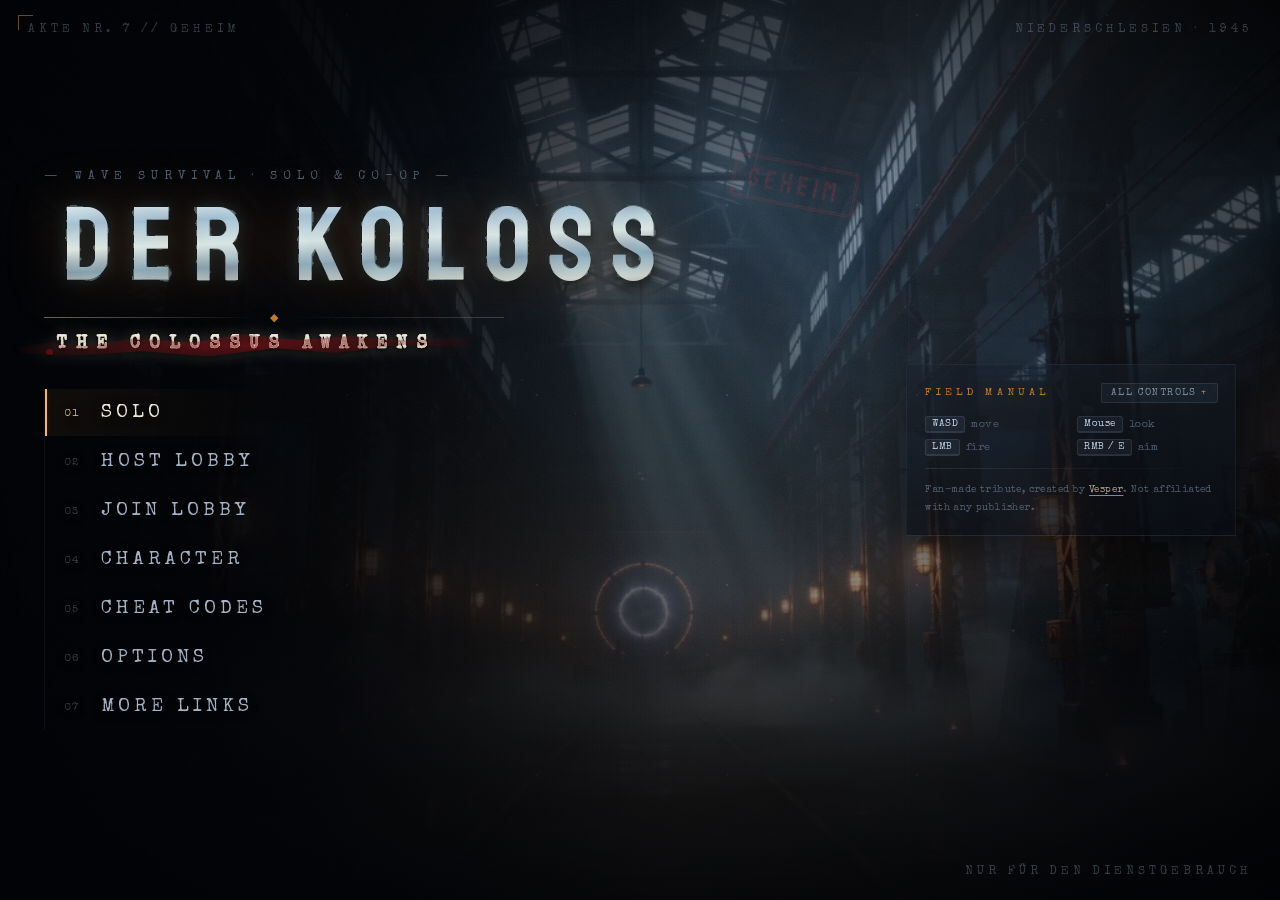
==== index.html @ 14641bbe "Der Koloss - Community Edition: initial public release A free, browser-based round-based zombie surv" ====
<!DOCTYPE html>
<html lang="en">
<head>
<meta charset="UTF-8" />
<meta name="google" content="notranslate" />
<meta name="viewport" content="width=device-width, initial-scale=1.0" />
<title>Der Koloss — Browser Zombie Survival | Solo &amp; Co-op</title>
<meta name="description" content="Fight through escalating zombie waves in Der Koloss, a free fan-made browser survival game with solo play, four-player co-op, voice chat, Pack-a-Punch, wonder weapons, perks, teleporters, and more." />
<meta name="keywords" content="Der Koloss, Der Riese fan remake, browser zombie game, wave survival, multiplayer zombie game, co-op browser game, Pack-a-Punch, Wunderwaffe, Ray Gun, voice chat" />
<meta name="author" content="vesper.inc" />
<meta name="creator" content="vesper.inc" />
<meta name="publisher" content="vesper.inc" />
<meta name="application-name" content="Der Koloss" />
<meta name="apple-mobile-web-app-title" content="Der Koloss" />
<meta name="theme-color" content="#070b12" />
<meta name="color-scheme" content="dark" />
<meta name="referrer" content="strict-origin-when-cross-origin" />
<meta name="robots" content="index,follow,max-image-preview:large,max-snippet:-1,max-video-preview:-1" />
<link rel="canonical" href="https://www.derkoloss.com/" />

<!-- Open Graph: iMessage, LinkedIn, Facebook, Slack, Discord and other unfurlers -->
<meta property="og:type" content="website" />
<meta property="og:locale" content="en_US" />
<meta property="og:site_name" content="Der Koloss" />
<meta property="og:title" content="Der Koloss — Browser Zombie Survival" />
<meta property="og:description" content="Fight together to survive. Play solo or four-player co-op with voice chat, Pack-a-Punch, wonder weapons, perks, teleporters, and relentless zombie waves." />
<meta property="og:url" content="https://www.derkoloss.com/" />
<meta property="og:image" content="https://www.derkoloss.com/assets/der-koloss-og-v06-courtyard-rev2-1200x630.png" />
<meta property="og:image:secure_url" content="https://www.derkoloss.com/assets/der-koloss-og-v06-courtyard-rev2-1200x630.png" />
<meta property="og:image:type" content="image/png" />
<meta property="og:image:width" content="1200" />
<meta property="og:image:height" content="630" />
<meta property="og:image:alt" content="Four Der Koloss soldiers armed with upgraded wonder weapons defend the factory against a zombie horde." />

<!-- X / Twitter -->
<meta name="twitter:card" content="summary_large_image" />
<meta name="twitter:title" content="Der Koloss — Browser Zombie Survival" />
<meta name="twitter:description" content="Fight together to survive in a free fan-made browser zombie experience with solo and four-player co-op." />
<meta name="twitter:image" content="https://www.derkoloss.com/assets/der-koloss-og-v06-courtyard-rev2-1200x630.png" />
<meta name="twitter:image:alt" content="Four Der Koloss soldiers defend the factory against a zombie horde." />

<!-- Search, answer engines and generative discovery -->
<script type="application/ld+json">
{
  "@context": "https://schema.org",
  "@type": "VideoGame",
  "@id": "https://www.derkoloss.com/#game",
  "name": "Der Koloss",
  "alternateName": "Der Koloss: The Colossus Awakens",
  "url": "https://www.derkoloss.com/",
  "image": {
    "@type": "ImageObject",
    "url": "https://www.derkoloss.com/assets/der-koloss-og-v06-courtyard-rev2-1200x630.png",
    "width": 1200,
    "height": 630,
    "caption": "Der Koloss browser zombie survival game"
  },
  "description": "Der Koloss is a free fan-made wave-based zombie survival game for modern web browsers. It supports solo play and four-player online co-op with voice chat, Pack-a-Punch weapon upgrades, wonder weapons, perks, teleporters, power-ups, traps, and escalating rounds.",
  "genre": ["Zombie survival", "First-person shooter", "Cooperative multiplayer", "Wave survival"],
  "gamePlatform": "Web browser",
  "operatingSystem": "Any modern desktop operating system with a compatible web browser",
  "applicationCategory": "Game",
  "playMode": ["SinglePlayer", "MultiPlayer", "CoOp"],
  "numberOfPlayers": {"@type": "QuantitativeValue", "minValue": 1, "maxValue": 4},
  "isAccessibleForFree": true,
  "inLanguage": "en",
  "author": {"@type": "Organization", "name": "vesper.inc", "url": "https://vesper.inc/"},
  "publisher": {"@type": "Organization", "name": "vesper.inc", "url": "https://vesper.inc/"},
  "isBasedOn": {"@type": "CreativeWork", "name": "The original Der Riese map"},
  "copyrightNotice": "Fan-made tribute. Not affiliated with or endorsed by the original rights holders.",
  "potentialAction": {
    "@type": "PlayAction",
    "target": {"@type": "EntryPoint", "urlTemplate": "https://www.derkoloss.com/", "actionPlatform": "https://schema.org/DesktopWebPlatform"}
  }
}
</script>
<link rel="manifest" href="/site.webmanifest" />
<link rel="icon" href="data:image/svg+xml,<svg xmlns='http://www.w3.org/2000/svg' viewBox='0 0 100 100'><text y='0.9em' font-size='90'>☠</text></svg>" />
<!-- Fonts are self-hosted under assets/fonts (see that folder's LICENSE.txt);
     the game has no external font dependency and runs fully offline. -->
<link rel="preload" href="assets/fonts/staatliches-latin.woff2" as="font" type="font/woff2" crossorigin>
<link rel="preload" href="assets/fonts/special-elite-latin.woff2" as="font" type="font/woff2" crossorigin>
<link rel="stylesheet" href="style.css?v=10" />
<!-- menu background plate; every rule inside is scoped to #menu-bg -->
<link rel="stylesheet" href="menu-bg.css?v=1" />
<script type="importmap">
{ "imports": { "three": "./vendor/three.module.js" } }
</script>
<script src="./vendor/peerjs.min.js"></script>
</head>
<body>
<canvas id="game-canvas"></canvas>

<!-- full-screen fx overlays -->
<div id="dmg-vignette"></div>
<!-- Directional damage. js/fx.js drives this by setting, on #dmg-dir:
       el.style.setProperty('--dmg-angle', <deg>)   0 = straight ahead, clockwise, 0..360
       el.dataset.hit = String(++n)                 any changing value replays the arc
     Nothing else is required; CSS owns the animation and the fade-out. -->
<div id="dmg-dir" aria-hidden="true"><i class="dmg-arc"></i></div>
<div id="health-pulse"></div>
<div id="screen-flash"></div>

<!-- ==================== HUD ==================== -->
<div id="hud" class="hidden">
  <div id="crosshair"><span class="ch-l"></span><span class="ch-r"></span><span class="ch-t"></span><span class="ch-b"></span><span class="ch-dot"></span></div>
  <div id="hitmarker"><span></span><span></span><span></span><span></span></div>

  <div id="vox-sub" class="hidden"></div>
  <aside id="multiplayer-roster" class="hidden" aria-label="Co-op squad" aria-hidden="true">
    <div class="squad-kicker">SQUAD</div>
    <div id="multiplayer-roster-rows" role="list"></div>
  </aside>
  <div id="mic-indicator" class="hidden">🎙 SPEAKING</div>
  <div id="bottom-left">
    <div class="round-block">
      <div class="round-kicker" aria-hidden="true">ROUND</div>
      <div id="round"></div>
    </div>
    <div class="vitals-block">
      <div class="vitals-kicker" aria-hidden="true">VITALS</div>
      <div id="health-track" role="img" aria-label="Health"><div id="health-fill"></div><div id="health-tip"></div></div>
    </div>
    <div class="points-block">
      <div class="points-kicker" aria-hidden="true">POINTS</div>
      <div class="points-row"><div id="points">500</div><div id="points-delta" aria-hidden="true"></div></div>
    </div>
    <div id="perk-icons"></div>
  </div>

  <div id="bottom-right">
    <div id="monkey-count" class="hidden">🐵 MONKEY BOMB × <span id="monkey-n">2</span> <em>— press X</em></div>
    <div id="weapon-name">M1911</div>
    <div id="ammo"><span class="mag">8</span><span class="sep">|</span><span class="reserve">80</span></div>
    <div id="ammo-track" aria-hidden="true"><div id="ammo-fill"></div></div>
    <div id="nade-row"><div id="grenades"></div><div id="nade-count">× 4</div></div>
  </div>

  <div id="drop-timers"></div>
  <div id="wave-progress" class="hidden"></div>
  <div id="pap-notice" class="hidden"></div>

  <div id="minimap-frame" role="img" aria-label="Factory minimap">
    <canvas id="minimap" width="210" height="210" aria-hidden="true"></canvas>
    <span class="minimap-tick n" aria-hidden="true"></span>
    <span class="minimap-label" aria-hidden="true">WAFFENFABRIK</span>
  </div>
  <div id="scope-overlay" class="hidden">
    <div class="scope-ring"></div>
    <div class="scope-h"></div>
    <div class="scope-v"></div>
    <div class="scope-tick t1"></div><div class="scope-tick t2"></div>
    <div class="scope-tick t3"></div><div class="scope-tick t4"></div>
  </div>

  <div id="prompt-wrap">
    <div id="prompt" class="hidden"></div>
    <div id="prompt-bar" class="hidden"><div id="prompt-bar-fill"></div></div>
  </div>

  <div id="lock-hint" class="hidden">CLICK TO AIM</div>

  <div id="banner-sub"></div>
  <div id="banner"></div>

  <div id="revive-wrap" class="hidden">
    <div id="revive-text">REVIVING</div>
    <div class="bar"><div id="revive-fill"></div></div>
  </div>

  <div id="down-overlay" class="hidden">
    <div id="down-text">YOU ARE DOWN</div>
    <div class="bar bleed"><div id="bleed-fill"></div></div>
    <div class="down-note" aria-hidden="true">HOLD ON — A TEAMMATE CAN REVIVE YOU</div>
  </div>

  <div id="scoreboard" class="hidden">
    <h3>SCORE</h3>
    <table>
      <thead><tr><th>PLAYER</th><th>KILLS</th><th>DOWNS</th><th>REVIVES</th><th>POINTS</th></tr></thead>
      <tbody id="score-rows"></tbody>
    </table>
  </div>
</div>

<!-- ==================== MAIN MENU ==================== -->
<div id="menu" class="screen">
  <!-- Filters for the wordmark. Fractal noise is used instead of CSS gradients
       because it has high spatial frequency — large soft gradients average out
       to a flat tint on bright metal, noise actually reads as churning energy.
       The <animate> tags are SMIL; no script is involved. -->
  <svg width="0" height="0" style="position:absolute" aria-hidden="true" focusable="false">
    <defs>
      <!-- energy crawling inside the glyphs -->
      <filter id="fx-title-plasma" x="-6%" y="-22%" width="112%" height="144%" color-interpolation-filters="sRGB">
        <feTurbulence type="fractalNoise" baseFrequency="0.013 0.05" numOctaves="2" seed="11" result="n">
          <animate attributeName="baseFrequency" dur="23s"
                   values="0.013 0.05;0.021 0.034;0.016 0.058;0.013 0.05" repeatCount="indefinite"/>
        </feTurbulence>
        <!-- crush the midtones so only hot cores survive: plasma, not fog -->
        <feColorMatrix in="n" type="matrix" result="hot"
          values="0 0 0 0 0.42
                  0 0 0 0 0.86
                  0 0 0 0 1
                  2.1 0.9 0 0 -0.80"/>
        <feComposite in="hot" in2="SourceGraphic" operator="in"/>
      </filter>
      <!-- sparks along the cut: displace the glyph, then keep only the part
           that falls OUTSIDE it, which leaves a crackling fringe on the edges -->
      <filter id="fx-title-crackle" x="-14%" y="-46%" width="128%" height="192%" color-interpolation-filters="sRGB">
        <feTurbulence type="fractalNoise" baseFrequency="0.05 0.14" numOctaves="1" seed="2" result="d">
          <animate attributeName="seed" dur="1.1s" values="2;17;31;9;24;38;5;13"
                   calcMode="discrete" repeatCount="indefinite"/>
        </feTurbulence>
        <feDisplacementMap in="SourceGraphic" in2="d" scale="9" xChannelSelector="R" yChannelSelector="G" result="warp"/>
        <feComposite in="warp" in2="SourceGraphic" operator="out" result="fringe"/>
        <feGaussianBlur in="fringe" stdDeviation="0.5"/>
      </filter>
    </defs>
  </svg>
  <div class="menu-scene" aria-hidden="true">
    <!-- Background plate: a silent, seamlessly looping shot of the machine
         hall. The poster still is the clip's own first frame, so the hand-off
         is invisible and a failed/blocked/reduced-motion video simply leaves
         the still on screen. Styling lives in menu-bg.css, behaviour in
         js/menu-bg.js; both are scoped to #menu-bg. -->
    <div id="menu-bg" aria-hidden="true">
      <img class="menu-bg-still" src="assets/menu/menu-bg-poster.webp" alt="" decoding="async" width="1280" height="720">
      <video class="menu-bg-video" muted loop playsinline autoplay preload="metadata"
             disablepictureinpicture disableremoteplayback tabindex="-1" width="1280" height="720">
        <source src="assets/menu/menu-bg.webm" type="video/webm">
        <source src="assets/menu/menu-bg.mp4" type="video/mp4">
      </video>
      <div class="menu-bg-scrim"></div>
    </div>
    <div class="scene-sky"></div>
    <div class="scene-beam b1"></div>
    <div class="scene-beam b2"></div>
    <div class="scene-ridge"></div>
    <svg id="skyline" viewBox="0 0 1200 300" preserveAspectRatio="xMidYMax slice" aria-hidden="true">
      <g fill="#04050a">
        <rect x="0" y="120" width="240" height="180"/>
        <rect x="180" y="80" width="140" height="220"/>
        <rect x="320" y="140" width="200" height="160"/>
        <rect x="520" y="60" width="60" height="240"/>
        <rect x="540" y="20" width="20" height="50"/>
        <rect x="580" y="110" width="220" height="190"/>
        <rect x="800" y="90" width="160" height="210"/>
        <rect x="960" y="130" width="240" height="170"/>
        <rect x="60" y="60" width="14" height="70"/>
        <rect x="88" y="40" width="10" height="90"/>
        <rect x="700" y="50" width="12" height="70"/>
        <rect x="1020" y="70" width="16" height="70"/>
      </g>
      <g stroke="#04050a" stroke-width="3" fill="none">
        <path d="M0,90 Q300,130 620,70 T1200,95"/>
        <path d="M0,110 Q400,150 800,100 T1200,120"/>
      </g>
      <g fill="#c8873a" opacity="0.85">
        <rect x="200" y="100" width="10" height="14" class="win"/>
        <rect x="250" y="140" width="10" height="14" class="win d2"/>
        <rect x="620" y="140" width="12" height="16" class="win d3"/>
        <rect x="830" y="120" width="10" height="14" class="win d2"/>
      </g>
    </svg>
    <div class="fog-layer f1"></div>
    <div class="fog-layer f2"></div>
    <div class="scene-dust d1"></div>
    <div class="scene-dust d2"></div>
    <div id="film-grain"></div>
    <div id="film-scratch"></div>
    <div id="menu-vignette"></div>
  </div>
  <div class="menu-corner tl">AKTE&nbsp;NR.&nbsp;7&nbsp;//&nbsp;GEHEIM</div>
  <div class="menu-corner tr">NIEDERSCHLESIEN&nbsp;·&nbsp;1945</div>
  <div class="menu-corner br">NUR&nbsp;FÜR&nbsp;DEN&nbsp;DIENSTGEBRAUCH</div>
  <div class="menu-inner">
    <div class="menu-lead">
      <div class="title-block">
        <div class="title-top">— WAVE SURVIVAL · SOLO &amp; CO-OP —</div>
        <h1 class="notranslate" translate="no">DER KOLOSS<span class="title-glow" data-text="DER KOLOSS" aria-hidden="true"></span><span class="title-plasma" data-text="DER KOLOSS" aria-hidden="true"></span><span class="title-tear" data-text="DER KOLOSS" aria-hidden="true"></span></h1>
        <div class="title-rule"><span></span><em>◆</em><span></span></div>
        <div class="title-sub">THE COLOSSUS AWAKENS</div>
        <div class="stamp">GEHEIM</div>
      </div>
      <nav class="menu-buttons" aria-label="Main menu">
        <button id="btn-solo" class="mbtn primary" data-idx="01" data-hint="DEPLOY ALONE">SOLO</button>
        <button id="btn-host" class="mbtn" data-idx="02" data-hint="OPEN A SQUAD">HOST LOBBY</button>
        <button id="btn-join" class="mbtn" data-idx="03" data-hint="ENTER A CODE">JOIN LOBBY</button>
        <button id="btn-char" class="mbtn" data-idx="04" data-hint="PICK YOUR SOLDIER">CHARACTER</button>
        <button id="btn-cheats" class="mbtn" data-idx="05" data-hint="RIG THE MATCH">CHEAT CODES</button>
        <button id="btn-options" class="mbtn" data-idx="06" data-hint="AUDIO · VIDEO · INPUT">OPTIONS</button>
        <div class="menu-more-wrap">
          <button id="btn-more" class="mbtn" type="button" data-idx="07" data-hint="ARCHIVE · ABOUT" aria-expanded="false" aria-controls="menu-more-links">MORE LINKS</button>
          <div id="menu-more-links" class="menu-more-links hidden">
            <a class="mbtn menu-link menu-sub-link" href="/assets">ASSET ARCHIVE</a>
            <a class="mbtn menu-link menu-sub-link" href="/about/">ABOUT THE PROJECT</a>
          </div>
        </div>
      </nav>
    </div>
    <aside class="menu-brief" aria-label="Field manual">
      <div class="brief-head">
        <span class="brief-kicker">FIELD MANUAL</span>
        <button id="btn-controls" class="brief-toggle" type="button" aria-expanded="false" aria-controls="menu-help">ALL CONTROLS</button>
      </div>
      <div class="menu-help" id="menu-help">
        <span class="kp"><b>WASD</b> move</span><span class="kp"><b>Mouse</b> look</span><span class="kp"><b>LMB</b> fire</span><span class="kp"><b>RMB / E</b> aim</span><span class="kp"><b>R</b> reload</span><span class="kp"><b>1/2/Q</b> weapons</span><span class="kp"><b>V</b> knife</span><span class="kp"><b>G</b> grenade</span><span class="kp"><b>X</b> monkey</span><span class="kp"><b>I</b> inspect</span><span class="kp"><b>T</b> flashlight</span><span class="kp"><b>F</b> interact</span><span class="kp"><b>Space</b> jump</span><span class="kp"><b>Shift</b> sprint</span><span class="kp"><b>C</b> crouch</span><span class="kp"><b>Tab</b> score</span><span class="kp"><b>Esc</b> pause</span>
      </div>
      <div class="brief-rule"></div>
      <div class="menu-foot">Fan-made tribute, created by <a class="menu-credit-link" href="https://vesper.inc/" rel="noopener">Vesper</a>. Not affiliated with any publisher.</div>
    </aside>
  </div>
</div>

<!-- ==================== CHARACTER SELECT ==================== -->
<div id="charselect" class="screen hidden">
  <div class="panel wide chars-panel">
    <div class="panel-kicker">ROSTER</div>
    <h2>CHOOSE YOUR SOLDIER</h2>
    <p class="dim panel-lead">Each soldier carries their own voice, quips and battle cries. One of each per lobby.</p>
    <div id="char-cards"></div>
    <div class="row-buttons">
      <button id="btn-char-back" class="mbtn">BACK</button>
    </div>
  </div>
</div>

<!-- ==================== CHARACTER PAGE ==================== -->
<div id="charpage" class="screen hidden">
  <div class="panel wide char-page">
    <div class="char-page-left">
      <div class="char-portrait-frame" role="img" aria-labelledby="char-name"><canvas id="char-portrait" width="96" height="96" aria-hidden="true"></canvas></div>
      <div class="char-voice-head">VOICE SAMPLES</div>
      <div id="char-voice-lines"></div>
    </div>
    <div class="char-page-right">
      <div class="panel-kicker">PERSONNEL FILE</div>
      <h2 id="char-name"></h2>
      <div id="char-role" class="char-role"></div>
      <p id="char-bio" class="char-bio"></p>
      <div class="char-section-head">TRAITS</div>
      <ul id="char-traits" class="char-traits"></ul>
      <div class="char-section-head">ON RECORD</div>
      <div id="char-quotes" class="char-quotes"></div>
      <div class="row-buttons">
        <button id="btn-char-pick" class="mbtn primary">SELECT</button>
        <button id="btn-char-page-back" class="mbtn">BACK</button>
      </div>
    </div>
  </div>
</div>

<!-- ==================== CHEAT CODES ==================== -->
<div id="cheats" class="screen hidden">
  <div class="panel wide" id="cheats-panel">
    <div class="panel-kicker">CLASSIFIED</div>
    <h2>CHEAT CODES</h2>
    <p class="dim" id="cheats-note">Solo &amp; hosted lobbies — in co-op the host's codes apply to everyone.</p>
    <button id="btn-titan" class="mbtn titan">⚡ TITAN MODE — one click: God + Wunderwaffen + perks + points + power + doors + teleporters (no gold, no ghost town)</button>
    <div class="section-head"><span>MODIFIERS</span></div>
    <div class="cheats-grid">
      <label class="cheat"><input type="checkbox" id="cheat-papguns"><span class="box"></span><span class="txt">ARMED TO THE TEETH <em>spawn with 2 random Pack-a-Punched guns &amp; the Bowie Knife</em></span></label>
      <label class="cheat"><input type="checkbox" id="cheat-wunder"><span class="box"></span><span class="txt">WUNDERWAFFEN <em>spawn with Ray Gun, Wunderwaffe DG-2 &amp; 2 Monkey Bombs</em></span></label>
      <label class="cheat"><input type="checkbox" id="cheat-perkaholic"><span class="box"></span><span class="txt">PERKAHOLIC <em>spawn with all four perks</em></span></label>
      <label class="cheat"><input type="checkbox" id="cheat-goldguns"><span class="box"></span><span class="txt">GOLD STANDARD <em>every gun wears gold — Pack-a-Punch turns it to diamond</em></span></label>
      <label class="cheat"><input type="checkbox" id="cheat-opensesame"><span class="box"></span><span class="txt">OPEN SESAME <em>every door starts open</em></span></label>
      <label class="cheat"><input type="checkbox" id="cheat-zero"><span class="box"></span><span class="txt">GHOST TOWN <em>no zombies — explore the factory in peace</em></span></label>
      <label class="cheat"><input type="checkbox" id="cheat-warbond"><span class="box"></span><span class="txt">WAR BOND <em>start with 50,000 points</em></span></label>
      <label class="cheat"><input type="checkbox" id="cheat-god"><span class="box"></span><span class="txt">GOD MODE <em>zombies can't hurt you</em></span></label>
      <label class="cheat"><input type="checkbox" id="cheat-power"><span class="box"></span><span class="txt">POWER SURGE <em>power starts ON</em></span></label>
      <label class="cheat"><input type="checkbox" id="cheat-tele"><span class="box"></span><span class="txt">FULL LINK <em>all teleporters linked (PaP open)</em></span></label>
    </div>
    <div class="loadout-row">
      <div class="section-head"><span>CUSTOM LOADOUT</span></div>
      <div class="cheat-lbl loadout-title"><em>Spawn with these exact guns — this clears ARMED TO THE TEETH / WUNDERWAFFEN.</em></div>
      <div class="wpn-picks">
        <div class="wpn-pick" data-slot="p1">
          <label>PRIMARY</label>
          <input class="wpn-search" placeholder="type to filter…" spellcheck="false">
          <div class="wpn-list"></div>
        </div>
        <div class="wpn-pick" data-slot="p2">
          <label>SECONDARY</label>
          <input class="wpn-search" placeholder="type to filter…" spellcheck="false">
          <div class="wpn-list"></div>
        </div>
      </div>
    </div>
    <div class="section-head"><span>DEPLOYMENT</span></div>
    <div class="cheat-row">
      <label class="cheat-lbl" for="cheat-round">START ROUND</label>
      <input id="cheat-round" type="number" min="1" max="40" value="1">
      <label class="cheat-lbl" for="cheat-area">SPAWN AREA</label>
      <select id="cheat-area">
        <option value="mainframe">Mainframe (default)</option>
        <option value="courtyard">Courtyard</option>
        <option value="factory">Main Factory</option>
        <option value="teleA">Generator Room (Tele A)</option>
        <option value="chem">Chemical Testing (Tele B)</option>
      </select>
      <span class="dim">Custom spawns automatically open a route back to Mainframe.</span>
    </div>
    <div class="row-buttons">
      <button id="btn-cheats-all" class="mbtn">SELECT ALL</button>
      <button id="btn-cheats-none" class="mbtn">DESELECT ALL</button>
      <button id="btn-cheats-back" class="mbtn primary">BACK</button>
    </div>
  </div>
</div>

<!-- ==================== LOADING ==================== -->
<div id="loading" class="screen overlay-dark hidden">
  <div class="load-inner">
    <div class="load-kicker">TRANSMISSION INBOUND</div>
    <div class="load-title">DER KOLOSS</div>
    <div class="load-bar-wrap"><div id="load-bar"></div><div class="load-bar-scan" aria-hidden="true"></div></div>
    <div class="load-meta">
      <div class="load-hint">Loading the factory…</div>
      <div class="load-dots" aria-hidden="true"><i></i><i></i><i></i></div>
    </div>
  </div>
</div>

<!-- ==================== LOBBY ==================== -->
<div id="lobby" class="screen hidden">
  <div class="panel wide lobby-panel">
    <div class="lobby-head">
      <div>
        <div class="panel-kicker">CO-OP</div>
        <h2>LOBBY</h2>
      </div>
      <div class="lobby-code-row">
        <div class="lobby-code-block">
          <div class="lbl">LOBBY CODE</div>
          <div id="lobby-code">-----</div>
        </div>
        <div class="link-row">
          <label class="lbl" for="lobby-link">INVITE LINK</label>
          <div class="link-field">
            <input id="lobby-link" readonly value="" aria-label="Invite link" />
            <button id="btn-copy-link" class="mbtn small">COPY INVITE LINK</button>
          </div>
        </div>
      </div>
    </div>

    <div class="lobby-you">
      <div class="lobby-char-row">
        <span class="lbl">YOUR NAME</span>
        <input id="lobby-name" maxlength="14" spellcheck="false" autocomplete="off" aria-label="Your name" />
      </div>
      <div class="lobby-char-row">
        <span class="lbl">YOUR SOLDIER</span>
        <button id="btn-lobby-char" class="mbtn small">CHOOSE</button>
        <span id="lobby-char-name" class="lobby-char-name"></span>
      </div>
      <div class="lobby-char-row">
        <span class="lbl">VOICE CHAT</span>
        <button id="btn-lobby-mic" class="mbtn small">MIC: ON</button>
        <span id="lobby-voice-note" class="lobby-voice-note"></span>
      </div>
    </div>

    <div class="section-head"><span>SQUAD</span><i class="section-rule"></i></div>
    <div id="lobby-players"></div>
    <div id="lobby-hint"></div>
    <div class="row-buttons lobby-action-row">
      <button id="btn-ready" class="mbtn primary lobby-primary-action">READY UP</button>
      <button id="btn-start-game" class="mbtn lobby-ghost-action hidden" disabled>START GAME</button>
      <button id="btn-lobby-cheats" class="mbtn lobby-ghost-action">CHEAT CODES</button>
      <button id="btn-leave-lobby" class="mbtn danger lobby-ghost-action">LEAVE</button>
    </div>
    <div class="lobby-fullscreen-prompt">
      <p id="lobby-fullscreen-note" class="lobby-fullscreen-note">For the best aim and performance, we recommend entering full screen before the match.</p>
      <button id="btn-lobby-fs" class="mbtn lobby-secondary-action fullscreen-callout" aria-describedby="lobby-fullscreen-note" aria-pressed="false">FULL SCREEN</button>
    </div>
    <div class="lobby-note">Game starts when the host presses START — a majority of players must be ready.</div>
  </div>
</div>

<!-- ==================== SOLO FULLSCREEN PREFLIGHT ==================== -->
<div id="solo-fs-modal" class="screen hidden">
  <div class="panel solo-fs-panel" role="dialog" aria-modal="true" aria-labelledby="solo-fs-title">
    <div class="panel-kicker lbl">BEFORE THE MATCH</div>
    <h2 id="solo-fs-title">FULL SCREEN RECOMMENDED</h2>
    <p class="dim">For the best aim, framing, and performance, we recommend playing Der Koloss in full screen.</p>
    <div class="row-buttons solo-fs-actions">
      <button id="btn-solo-fs-toggle" class="mbtn primary fullscreen-callout" aria-pressed="false">ENTER FULL SCREEN</button>
      <button id="btn-solo-fs-start" class="mbtn">START WITHOUT FULL SCREEN</button>
      <button id="btn-solo-fs-back" class="mbtn danger">BACK</button>
    </div>
  </div>
</div>

<!-- ==================== JOIN MODAL ==================== -->
<div id="join-modal" class="screen hidden">
  <div class="panel join-panel">
    <div class="panel-kicker">CO-OP</div>
    <h2>JOIN LOBBY</h2>
    <p class="dim">Enter the 5-character code from your friend (or use their invite link).</p>
    <input id="join-code" maxlength="5" placeholder="CODE" autocomplete="off" spellcheck="false" aria-label="Lobby code" />
    <div class="row-buttons">
      <button id="btn-join-go" class="mbtn primary">JOIN</button>
      <button id="btn-join-cancel" class="mbtn">BACK</button>
    </div>
  </div>
</div>

<!-- ==================== OPTIONS ==================== -->
<div id="options" class="screen hidden">
  <div class="panel wide options-panel">
    <div class="panel-kicker">SETTINGS</div>
    <h2>OPTIONS</h2>
    <div class="opt-sections">
      <section class="opt-section">
        <div class="section-head"><span>PROFILE</span><i class="section-rule"></i></div>
        <div class="opt-grid">
          <label for="opt-name">Soldier name</label>
          <div><input id="opt-name" maxlength="14" /></div>
        </div>
      </section>

      <section class="opt-section">
        <div class="section-head"><span>CONTROLS</span><i class="section-rule"></i></div>
        <div class="opt-grid">
          <label for="opt-sens">Mouse sensitivity <span id="opt-sens-val" class="val"></span></label>
          <input id="opt-sens" type="range" min="0.2" max="3" step="0.05" />

          <label for="opt-invert">Invert Y axis</label>
          <div class="opt-toggle"><input id="opt-invert" type="checkbox" /><span class="opt-switch" aria-hidden="true"></span></div>
        </div>
      </section>

      <section class="opt-section">
        <div class="section-head"><span>VIDEO</span><i class="section-rule"></i></div>
        <div class="opt-grid">
          <label for="opt-fov">Field of view <span id="opt-fov-val" class="val"></span></label>
          <input id="opt-fov" type="range" min="70" max="110" step="1" />

          <label for="opt-brightness">Brightness <span id="opt-brightness-val" class="val"></span></label>
          <input id="opt-brightness" type="range" min="0.5" max="1.6" step="0.05" />

          <label for="opt-motionblur">Motion blur <span id="opt-motionblur-val" class="val"></span></label>
          <input id="opt-motionblur" type="range" min="0" max="1.5" step="0.05" />

          <label for="opt-quality">Quality</label>
          <select id="opt-quality">
            <option value="low">Low (max FPS)</option>
            <option value="medium">Medium</option>
            <option value="high">High</option>
          </select>
        </div>
      </section>

      <section class="opt-section">
        <div class="section-head"><span>AUDIO</span><i class="section-rule"></i></div>
        <div class="opt-grid">
          <label for="opt-master">Master volume <span id="opt-master-val" class="val"></span></label>
          <input id="opt-master" type="range" min="0" max="1" step="0.05" />

          <label for="opt-sfx">Effects volume <span id="opt-sfx-val" class="val"></span></label>
          <input id="opt-sfx" type="range" min="0" max="1" step="0.05" />

          <label for="opt-music">Music volume <span id="opt-music-val" class="val"></span></label>
          <input id="opt-music" type="range" min="0" max="1" step="0.05" />

          <label for="opt-voice">Zombie voices <span id="opt-voice-val" class="val"></span></label>
          <input id="opt-voice" type="range" min="0" max="1" step="0.05" />

          <label for="opt-voicechat">Voice chat (co-op)</label>
          <div class="opt-toggle"><input id="opt-voicechat" type="checkbox" /><span class="opt-switch" aria-hidden="true"></span></div>
        </div>
      </section>
    </div>
    <div class="row-buttons">
      <button id="btn-options-back" class="mbtn primary">BACK</button>
    </div>
  </div>
</div>

<!-- ==================== PAUSE ==================== -->
<div id="pause" class="screen overlay-dark hidden">
  <div class="pause-shell">
    <div class="panel pause-panel">
      <div class="panel-kicker">MATCH SUSPENDED</div>
      <h2>PAUSED</h2>
      <div class="pause-stats" aria-live="polite">
        <div class="pstat"><span class="pstat-lbl">ROUND</span><span class="pstat-val" id="pause-round">—</span></div>
        <div class="pstat"><span class="pstat-lbl">POINTS</span><span class="pstat-val" id="pause-points">—</span></div>
      </div>
      <div class="row-buttons col">
        <button id="btn-resume" class="mbtn primary">RESUME</button>
        <button id="btn-pause-fs" class="mbtn">FULLSCREEN: OFF</button>
        <button id="btn-pause-mic" class="mbtn">MIC: ON</button>
        <button id="btn-pause-options" class="mbtn">OPTIONS</button>
        <button id="btn-quit" class="mbtn danger">QUIT TO MENU</button>
      </div>
      <p class="dim small-note">Esc — resume · In co-op the world keeps moving while you're away…</p>
      <div class="pause-controls">
        <span class="kp"><b>WASD</b> move</span><span class="kp"><b>LMB</b> fire</span><span class="kp"><b>RMB / E</b> aim</span><span class="kp"><b>R</b> reload</span><span class="kp"><b>1/2/Q</b> weapons</span><span class="kp"><b>V</b> knife</span><span class="kp"><b>G</b> grenade</span><span class="kp"><b>X</b> monkey</span><span class="kp"><b>I</b> inspect</span><span class="kp"><b>T</b> flashlight</span><span class="kp"><b>F</b> interact</span><span class="kp"><b>Space</b> jump</span><span class="kp"><b>Shift</b> sprint</span><span class="kp"><b>C</b> crouch</span><span class="kp"><b>Tab</b> score</span>
      </div>
    </div>
  </div>
</div>

<!-- ==================== TOUCH DEVICE NOTICE ==================== -->
<div id="device-gate" class="screen hidden" role="dialog" aria-labelledby="device-gate-title">
  <div class="fog-layer f1"></div>
  <div class="fog-layer f2"></div>
  <div class="gate-grain" aria-hidden="true"></div>
  <div class="gate-vignette" aria-hidden="true"></div>
  <div class="gate-dossier">GERÄTEPRÜFUNG&nbsp;//&nbsp;EINGESCHRÄNKTER ZUGRIFF</div>
  <main class="device-gate-card">
    <div class="gate-kicker">FIELD NOTICE · 01</div>
    <div class="gate-mark" aria-hidden="true">×</div>
    <h2 id="device-gate-title">DESKTOP REQUIRED</h2>
    <p class="gate-lead">This game is only available via desktop and computer devices.</p>
    <p class="gate-copy">Der Koloss uses mouse look, keyboard controls, pointer lock, and a full-scale 3D battlefield. Return on a desktop computer to enter the factory.</p>
    <nav class="gate-actions" aria-label="Available pages">
      <a class="gate-action primary" href="/assets">OPEN ASSET ARCHIVE</a>
      <a class="gate-action" href="/about/">READ ABOUT THE GAME</a>
    </nav>
    <button id="gate-audio" class="gate-audio" type="button" aria-pressed="false">▶ PLAY MENU TRANSMISSION</button>
  </main>
  <div class="gate-foot">THE FACTORY WILL BE WAITING.</div>
  <audio id="gate-soundtrack" loop preload="auto" src="assets/audio/menu_music.mp3"></audio>
</div>

<div id="toast" class="hidden"></div>

<script type="module">
  import { isMobileOrTablet } from './js/device-gate.js';
  import { syncMenuMusicElement } from './js/site-audio.js?v=6';

  if (isMobileOrTablet()) {
    const gate = document.getElementById('device-gate');
    const soundtrack = document.getElementById('gate-soundtrack');
    const audioButton = document.getElementById('gate-audio');
    const gateUi = new Audio('assets/audio/ui.mp3');
    gate.classList.remove('hidden');
    document.body.classList.add('touch-device-gated');

    const syncAudioButton = () => {
      const playing = !soundtrack.paused;
      audioButton.setAttribute('aria-pressed', String(playing));
      audioButton.textContent = playing ? '❚❚ PAUSE MENU TRANSMISSION' : '▶ PLAY MENU TRANSMISSION';
    };
    const tryPlay = () => soundtrack.play().then(syncAudioButton).catch(() => {});
    soundtrack.volume = 0.42;
    gateUi.volume = 0.5;
    syncMenuMusicElement(soundtrack);
    tryPlay();
    audioButton.addEventListener('click', () => {
      if (soundtrack.paused) tryPlay();
      else { soundtrack.pause(); syncAudioButton(); }
    });
    gate.querySelectorAll('a, button').forEach((control) => control.addEventListener('click', (event) => {
      if (control === audioButton) return;
      gateUi.currentTime = 0;
      gateUi.play().catch(() => {});
      if (!control.matches('a') || event.button !== 0 || event.metaKey || event.ctrlKey || event.shiftKey || event.altKey) return;
      event.preventDefault();
      setTimeout(() => { location.href = control.href; }, 75);
    }));
    document.addEventListener('pointerdown', () => { if (soundtrack.paused) tryPlay(); }, { once: true });
  } else {
    import('./js/main.js?v=6');
  }
</script>

<!-- ============================================================
     Presentation-only shell.
     Purely additive: it never rewrites markup that js/main.js owns,
     it only decorates it. Everything here degrades to "no decoration"
     if it throws, and no element that main.js queries is renamed,
     removed or re-parented.
     ============================================================ -->
<script type="module">
  const MAX_SLOTS = 4;
  const lobbyPlayers = document.getElementById('lobby-players');
  const reduceMotion = matchMedia('(prefers-reduced-motion: reduce)');

  /* ---- lobby: turn main.js' flat rows into four real squad slots ---- */
  function decorateLobby() {
    if (!lobbyPlayers) return;
    const rows = [...lobbyPlayers.querySelectorAll(':scope > .lobby-row')];
    rows.forEach((row, i) => {
      row.dataset.slot = String(i + 1);
      row.classList.toggle('is-host', !!row.querySelector('.lobby-name')?.textContent.includes('👑'));
      row.classList.toggle('is-you', !!row.querySelector('.lobby-name')?.textContent.includes('(you)'));
      row.classList.toggle('is-ready', !!row.querySelector('.lobby-ready.yes'));
      const nameEl = row.querySelector('.lobby-name');
      if (nameEl && !row.querySelector('.lobby-avatar')) {
        const av = document.createElement('span');
        av.className = 'lobby-avatar';
        av.setAttribute('aria-hidden', 'true');
        av.style.setProperty('--slot-color', nameEl.style.color || '#e8e4d8');
        av.textContent = (nameEl.textContent.replace(/[^A-Za-z0-9]/g, '')[0] || '?').toUpperCase();
        row.insertBefore(av, row.firstChild);
      }
      const av = row.querySelector('.lobby-avatar');
      if (av && nameEl) av.style.setProperty('--slot-color', nameEl.style.color || '#e8e4d8');
      // icon-only controls main.js emits need accessible names
      const mute = row.querySelector('.lobby-mute');
      if (mute) {
        const who = (nameEl?.textContent || 'player').replace(/[👑]/g, '').trim();
        mute.setAttribute('aria-label', `${mute.classList.contains('muted') ? 'Unmute' : 'Mute'} ${who}`);
      }
      const spk = row.querySelector('.lobby-spk');
      if (spk) { spk.setAttribute('aria-hidden', 'true'); spk.setAttribute('title', 'voice activity'); }
      row.setAttribute('role', 'listitem');
    });
    lobbyPlayers.setAttribute('role', 'list');
    lobbyPlayers.setAttribute('aria-label', 'Squad slots');
    // trailing empty slots so the squad always reads as a four-seat squad
    [...lobbyPlayers.querySelectorAll(':scope > .lobby-slot-empty')].forEach((n) => n.remove());
    for (let i = rows.length; i < MAX_SLOTS; i++) {
      const slot = document.createElement('div');
      slot.className = 'lobby-slot-empty';
      slot.setAttribute('aria-hidden', 'true');
      slot.innerHTML = '<span class="slot-num">' + String(i + 1).padStart(2, '0')
        + '</span><span class="slot-text">OPEN SLOT</span><span class="slot-cta">SHARE THE CODE</span>';
      lobbyPlayers.appendChild(slot);
    }
  }
  if (lobbyPlayers) {
    decorateLobby();
    new MutationObserver((records) => {
      // ignore our own appends
      if (records.every((r) => [...r.addedNodes].every((n) => n.nodeType === 1 && n.classList.contains('lobby-slot-empty')))) return;
      decorateLobby();
    }).observe(lobbyPlayers, { childList: true });
  }

  /* ---- field manual: full legend is opt-in, and never resizes the page ---- */
  const brief = document.querySelector('.menu-brief');
  const briefToggle = document.getElementById('btn-controls');
  if (brief && briefToggle) {
    const KEY = 'der-koloss-controls-open';
    const setOpen = (open, persist) => {
      brief.classList.toggle('open', open);
      briefToggle.setAttribute('aria-expanded', String(open));
      briefToggle.textContent = open ? 'ESSENTIALS' : 'ALL CONTROLS';
      if (persist) { try { localStorage.setItem(KEY, open ? '1' : '0'); } catch { /* private mode */ } }
    };
    const roomy = matchMedia('(min-height: 1000px) and (min-width: 1101px)');
    const stored = () => { try { return localStorage.getItem(KEY); } catch { return null; } };
    // Default open only where there is genuinely room; re-evaluate on resize
    // until the player expresses a preference, which then wins forever.
    const applyDefault = () => { if (stored() === null) setOpen(roomy.matches, false); };
    setOpen(stored() === null ? roomy.matches : stored() === '1', false);
    roomy.addEventListener('change', applyDefault);
    briefToggle.addEventListener('click', () => setOpen(!brief.classList.contains('open'), true));
  }

  /* ---- pause: mirror the live round / points so the state stays legible ---- */
  const pauseScreen = document.getElementById('pause');
  const pauseRound = document.getElementById('pause-round');
  const pausePoints = document.getElementById('pause-points');
  if (pauseScreen && pauseRound && pausePoints) {
    const syncPauseStats = () => {
      if (pauseScreen.classList.contains('hidden')) return;
      const r = (document.getElementById('round')?.textContent || '').trim();
      const p = (document.getElementById('points')?.textContent || '').trim();
      pauseRound.textContent = r || '—';
      pausePoints.textContent = p ? Number(p).toLocaleString('en-US') : '—';
    };
    new MutationObserver(syncPauseStats).observe(pauseScreen, { attributes: true, attributeFilter: ['class'] });
    syncPauseStats();
  }

  /* ---- character select: show which soldier is already yours ---- */
  const charCards = document.getElementById('char-cards');
  const charName = document.getElementById('lobby-char-name');
  if (charCards && charName) {
    const markCurrent = () => {
      const mine = (charName.textContent || '').trim().toLowerCase();
      charCards.querySelectorAll('.char-card').forEach((card) => {
        const label = card.querySelector('.cc-name')?.textContent.trim().toLowerCase();
        card.classList.toggle('is-current', !!mine && label === mine);
      });
    };
    new MutationObserver(markCurrent).observe(charCards, { childList: true });
    new MutationObserver(markCurrent).observe(charName, { childList: true, characterData: true, subtree: true });
  }

  /* ---- the code itself is the fastest thing to share: make it copyable ---- */
  const codeEl = document.getElementById('lobby-code');
  if (codeEl) {
    codeEl.setAttribute('role', 'button');
    codeEl.setAttribute('tabindex', '0');
    codeEl.setAttribute('aria-label', 'Lobby code — activate to copy');
    let copyT = null;
    const copyCode = async () => {
      const code = (codeEl.textContent || '').trim();
      if (!code || code === '-----') return;
      try { await navigator.clipboard.writeText(code); } catch { return; }
      codeEl.classList.add('copied');
      clearTimeout(copyT);
      copyT = setTimeout(() => codeEl.classList.remove('copied'), 1600);
    };
    codeEl.addEventListener('click', copyCode);
    codeEl.addEventListener('keydown', (e) => {
      if (e.key === 'Enter' || e.key === ' ') { e.preventDefault(); copyCode(); }
    });
  }

  /* ---- lobby countdown presence: mirror main.js' hint text into a ring ---- */
  const hint = document.getElementById('lobby-hint');
  if (hint) {
    const ring = document.createElement('div');
    ring.className = 'lobby-countdown hidden';
    ring.setAttribute('aria-hidden', 'true');
    ring.innerHTML = '<span class="cd-num"></span><span class="cd-lbl">STARTING</span>';
    hint.parentNode.insertBefore(ring, hint);
    const num = ring.querySelector('.cd-num');
    new MutationObserver(() => {
      const m = /Starting in (\d+)s/.exec(hint.textContent || '');
      ring.classList.toggle('hidden', !m);
      if (m && num.textContent !== m[1]) {
        num.textContent = m[1];
        if (!reduceMotion.matches) { ring.classList.remove('tick'); void ring.offsetWidth; ring.classList.add('tick'); }
      }
    }).observe(hint, { childList: true, characterData: true, subtree: true });
  }

  /* ---- sliders read as filled-to-value, not as a bare rail ---- */
  const ranges = [...document.querySelectorAll('.opt-grid input[type="range"]')];
  const paintRange = (el) => {
    const min = Number(el.min || 0), max = Number(el.max || 100);
    const pct = max > min ? ((Number(el.value) - min) / (max - min)) * 100 : 0;
    el.style.setProperty('--fill', Math.max(0, Math.min(100, pct)) + '%');
  };
  ranges.forEach((el) => {
    paintRange(el);
    el.addEventListener('input', () => paintRange(el));
  });
  // main.js can rewrite the master slider (co-op auto-volume); repaint on open
  const optionsScreen = document.getElementById('options');
  if (optionsScreen) {
    new MutationObserver(() => {
      if (!optionsScreen.classList.contains('hidden')) ranges.forEach(paintRange);
    }).observe(optionsScreen, { attributes: true, attributeFilter: ['class'] });
  }

  /* ---- press feedback on every menu/panel button (compositor-only) ---- */
  document.addEventListener('pointerdown', (e) => {
    const b = e.target.closest?.('.mbtn, .char-card, .vline-btn, .wpn-item, .gate-action');
    if (b) b.classList.add('is-pressed');
  }, true);
  const clearPress = () => document.querySelectorAll('.is-pressed').forEach((b) => b.classList.remove('is-pressed'));
  document.addEventListener('pointerup', clearPress, true);
  document.addEventListener('pointercancel', clearPress, true);

  /* ---- keyboard users get focus rings; mouse users do not ---- */
  document.addEventListener('keydown', (e) => {
    if (e.key === 'Tab') document.body.classList.add('kbd-nav');
  }, true);
  document.addEventListener('pointerdown', () => document.body.classList.remove('kbd-nav'), true);
</script>

<!-- Menu background plate: pauses the loop off-screen, honours reduced motion,
     falls back to the poster still. Purely an enhancement of the markup above. -->
<script type="module" src="./js/menu-bg.js?v=1"></script>
</body>
</html>
---- style.css ----
/* ============================================================================
   FONTS — self-hosted, no network dependency.
   Staatliches (SIL OFL 1.1) and Special Elite (Apache 2.0) both permit
   redistribution; see assets/fonts/LICENSE.txt. Subsets are the unmodified
   Google Fonts latin / latin-ext slices.
   ========================================================================== */
@font-face {
  font-family: 'Staatliches';
  font-style: normal;
  font-weight: 400;
  font-display: swap;
  src: url('assets/fonts/staatliches-latin.woff2') format('woff2');
  unicode-range: U+0000-00FF, U+0131, U+0152-0153, U+02BB-02BC, U+02C6, U+02DA, U+02DC, U+0304, U+0308, U+0329, U+2000-206F, U+20AC, U+2122, U+2191, U+2193, U+2212, U+2215, U+FEFF, U+FFFD;
}
@font-face {
  font-family: 'Staatliches';
  font-style: normal;
  font-weight: 400;
  font-display: swap;
  src: url('assets/fonts/staatliches-latin-ext.woff2') format('woff2');
  unicode-range: U+0100-02BA, U+02BD-02C5, U+02C7-02CC, U+02CE-02D7, U+02DD-02FF, U+0304, U+0308, U+0329, U+1D00-1DBF, U+1E00-1E9F, U+1EF2-1EFF, U+2020, U+20A0-20AB, U+20AD-20C0, U+2113, U+2C60-2C7F, U+A720-A7FF;
}
@font-face {
  font-family: 'Special Elite';
  font-style: normal;
  font-weight: 400;
  font-display: swap;
  src: url('assets/fonts/special-elite-latin.woff2') format('woff2');
  unicode-range: U+0000-00FF, U+0131, U+0152-0153, U+02BB-02BC, U+02C6, U+02DA, U+02DC, U+0304, U+0308, U+0329, U+2000-206F, U+20AC, U+2122, U+2191, U+2193, U+2212, U+2215, U+FEFF, U+FFFD;
}
@font-face {
  font-family: 'Special Elite';
  font-style: normal;
  font-weight: 400;
  font-display: swap;
  src: url('assets/fonts/special-elite-latin-ext.woff2') format('woff2');
  unicode-range: U+0100-02BA, U+02BD-02C5, U+02C7-02CC, U+02CE-02D7, U+02DD-02FF, U+0304, U+0308, U+0329, U+1D00-1DBF, U+1E00-1E9F, U+1EF2-1EFF, U+2020, U+20A0-20AB, U+20AD-20C0, U+2113, U+2C60-2C7F, U+A720-A7FF;
}

/* ============================================================================
   DER KOLOSS — front-end design system
   One type scale, one spacing scale, one colour system.
   Palette: cold moonlight blue · warm sodium orange · red alert.
   All motion is transform/opacity only.
   ========================================================================== */

:root {
  /* ---- colour: cold moonlight ---- */
  --void:        #04060b;
  --ink:         #070a10;
  --steel-900:   #0a0e15;
  --steel-800:   #0e131c;
  --steel-700:   #141b26;
  --steel-600:   #1c2531;
  --moon:        #b9cbe0;
  --moon-dim:    #7d90a6;
  --moon-faint:  #4d5b6d;
  --moon-ghost:  #333e4c;

  /* ---- colour: warm sodium + bone ---- */
  --bone:        #ece6d6;
  --bone-dim:    #a9a292;
  --sodium:      #ffb454;
  --sodium-deep: #c47a2a;
  --sodium-soft: rgba(255, 180, 84, 0.16);

  /* ---- colour: alert / states ---- */
  --alert:       #e0453a;
  --alert-deep:  #8e1e1c;
  --alert-soft:  rgba(224, 69, 58, 0.16);
  --ready:       #5fd08a;
  --ready-soft:  rgba(95, 208, 138, 0.14);

  /* ---- surfaces & edges ---- */
  --surface-0:   rgba(7, 10, 16, 0.94);
  --surface-1:   rgba(13, 18, 26, 0.88);
  --surface-2:   rgba(20, 27, 38, 0.62);
  --surface-3:   rgba(28, 37, 50, 0.5);
  --edge:        rgba(150, 178, 210, 0.14);
  --edge-soft:   rgba(150, 178, 210, 0.07);
  --edge-strong: rgba(178, 206, 236, 0.3);

  /* legacy aliases still referenced by older rules */
  --red:   #b3242a;
  --dim:   var(--moon-dim);
  --panel: var(--surface-0);
  --line:  var(--edge);

  /* ---- type ---- */
  --f-display: 'Staatliches', 'Oswald', 'Haettenschweiler', 'Arial Narrow', Impact, sans-serif;
  --f-mono:    'Special Elite', 'Courier New', ui-monospace, SFMono-Regular, monospace;
  --f-ui:      'Arial Narrow', Arial, Helvetica, sans-serif;

  --t-3xs: 10px;
  --t-2xs: 11px;
  --t-xs:  12px;
  --t-sm:  13px;
  --t-md:  15px;
  --t-lg:  17px;
  --t-xl:  20px;
  --t-2xl: 26px;
  --t-3xl: 34px;
  --t-4xl: 46px;

  --track-tight: 1px;
  --track:       2px;
  --track-wide:  4px;
  --track-max:   8px;

  /* ---- space ---- */
  --s-1: 4px;  --s-2: 8px;  --s-3: 12px; --s-4: 16px;
  --s-5: 24px; --s-6: 32px; --s-7: 48px; --s-8: 64px;

  /* ---- motion ---- */
  --ease-out:  cubic-bezier(0.16, 1, 0.3, 1);
  --ease-soft: cubic-bezier(0.33, 1, 0.68, 1);
  --ease-io:   cubic-bezier(0.65, 0, 0.35, 1);
  --dur-1: 110ms;
  --dur-2: 190ms;
  --dur-3: 320ms;
  --dur-4: 520ms;
  --dur-5: 780ms;

  /* ---- elevation ---- */
  --lift-1: 0 2px 10px rgba(0, 0, 0, 0.5);
  --lift-2: 0 14px 40px rgba(0, 0, 0, 0.55);
  --lift-3: 0 30px 90px rgba(0, 0, 0, 0.72);

  --radius: 3px;
}

* { margin: 0; padding: 0; box-sizing: border-box; }
html, body { width: 100%; height: 100%; overflow: hidden; background: var(--void); }
body {
  font-family: var(--f-ui);
  color: var(--bone);
  user-select: none;
  -webkit-user-select: none;
  -webkit-font-smoothing: antialiased;
  text-rendering: optimizeLegibility;
}
#game-canvas { position: fixed; inset: 0; width: 100%; height: 100%; display: block; cursor: crosshair; }
.hidden { display: none !important; }

/* focus: invisible for the mouse, unmissable for the keyboard */
:focus { outline: none; }
:focus-visible { outline: none; }
body.kbd-nav :focus-visible {
  outline: 2px solid var(--sodium);
  outline-offset: 2px;
  border-radius: 2px;
}
body.kbd-nav .mbtn:focus-visible { outline-offset: 1px; }

/* shared kicker / label / section-head vocabulary ------------------------- */
.panel-kicker, .lbl, .brief-kicker, .section-head span,
.load-kicker, .char-section-head, .char-voice-head, .squad-kicker {
  font-family: var(--f-mono);
  font-size: var(--t-2xs);
  letter-spacing: var(--track-wide);
  text-transform: uppercase;
  color: var(--moon-faint);
}
.panel-kicker { display: block; margin-bottom: var(--s-2); color: var(--sodium-deep); }
.section-head {
  display: flex; align-items: center; gap: var(--s-3);
  margin: var(--s-5) 0 var(--s-3);
  text-align: left;
}
.section-head span { flex: 0 0 auto; color: var(--moon-dim); }
.section-head::after, .section-head .section-rule {
  content: ''; flex: 1 1 auto; height: 1px;
  background: linear-gradient(90deg, var(--edge), transparent);
}
.section-head .section-rule { display: none; }

/* ============================================================================
   SCREEN LAYER + TRANSITIONS
   ========================================================================== */
.screen {
  position: fixed; inset: 0; z-index: 50;
  display: flex; align-items: center; justify-content: center;
  animation: screenIn var(--dur-3) var(--ease-out) both;
}
@keyframes screenIn {
  from { opacity: 0; }
  to   { opacity: 1; }
}
/* the content inside a screen arrives a beat after the wash */
.screen > .panel,
.screen > .pause-shell,
.screen > .menu-inner,
.screen > .load-inner {
  animation: contentIn var(--dur-4) var(--ease-out) both;
  animation-delay: 60ms;
}
@keyframes contentIn {
  from { opacity: 0; transform: translate3d(0, 14px, 0) scale(0.988); }
  to   { opacity: 1; transform: none; }
}

/* Static scrim only. The blur is computed once on the frozen frame — never
   animated — so a live match never pays for a per-frame full-screen filter.
   The alpha floor is set high enough that a blown-out daylight courtyard and
   an unlit interior both resolve to the same readable backdrop under
   the renderer's auto-exposure. */
/* Sub-screens keep the menu's atmosphere instead of dropping to flat black.
   Static gradients only — no per-frame work, no filters. */
#lobby, #options, #charselect, #charpage, #cheats, #join-modal, #solo-fs-modal {
  background:
    radial-gradient(ellipse at 50% 118%, rgba(140, 60, 16, 0.14), transparent 56%),
    radial-gradient(ellipse at 22% -12%, rgba(40, 62, 96, 0.2), transparent 60%),
    linear-gradient(180deg, #03050a 0%, #06090f 55%, #0a0907 100%);
}
#lobby::before, #options::before, #charselect::before, #charpage::before,
#cheats::before, #join-modal::before, #solo-fs-modal::before {
  content: '';
  position: absolute; inset: 0; pointer-events: none; z-index: 0;
  background: radial-gradient(ellipse at 50% 46%, transparent 30%, rgba(0, 0, 0, 0.5) 76%, rgba(0, 0, 0, 0.88) 100%);
}
#lobby > *, #options > *, #charselect > *, #charpage > *,
#cheats > *, #join-modal > *, #solo-fs-modal > * { position: relative; z-index: 1; }
/* options can be opened over a frozen match — let a hint of it through */
#options { background-color: rgba(3, 5, 10, 0.92); }

.overlay-dark {
  background:
    linear-gradient(180deg, rgba(2, 3, 6, 0.6), rgba(2, 3, 6, 0.6)),
    radial-gradient(ellipse at 50% 45%, rgba(6, 9, 15, 0.55), rgba(2, 3, 6, 0.9) 80%);
  backdrop-filter: blur(10px) saturate(0.6) brightness(0.5);
  -webkit-backdrop-filter: blur(10px) saturate(0.6) brightness(0.5);
}

/* ============================================================================
   BUTTONS
   ========================================================================== */
.mbtn {
  position: relative;
  font-family: var(--f-mono);
  font-size: var(--t-md);
  font-weight: 400;
  letter-spacing: var(--track);
  text-transform: uppercase;
  text-align: center;
  padding: 13px 22px;
  min-height: 44px;
  color: var(--bone-dim);
  background: linear-gradient(180deg, var(--surface-2), var(--surface-1));
  border: 1px solid var(--edge);
  border-left: 2px solid var(--edge);
  border-radius: var(--radius);
  cursor: pointer;
  overflow: hidden;
  transform: translateZ(0);
  transition:
    color var(--dur-2) var(--ease-out),
    border-color var(--dur-2) var(--ease-out),
    background-color var(--dur-2) var(--ease-out),
    transform var(--dur-1) var(--ease-out),
    opacity var(--dur-2);
}
.mbtn::after {
  content: '';
  position: absolute; inset: 0;
  background: linear-gradient(100deg, var(--sodium-soft), transparent 62%);
  opacity: 0;
  transition: opacity var(--dur-2) var(--ease-out);
  pointer-events: none;
}
.mbtn:hover:not(:disabled) { color: var(--bone); border-color: var(--edge-strong); }
.mbtn:hover:not(:disabled)::after { opacity: 1; }
.mbtn.is-pressed:not(:disabled) { transform: scale(0.975); }
.mbtn:disabled { opacity: 0.32; cursor: not-allowed; }

.mbtn.primary {
  color: var(--bone);
  border-color: rgba(255, 180, 84, 0.34);
  border-left-color: var(--sodium);
  background: linear-gradient(180deg, rgba(255, 180, 84, 0.13), var(--surface-1));
}
.mbtn.primary:hover:not(:disabled) {
  color: #fff6e6;
  border-color: rgba(255, 180, 84, 0.6);
  border-left-color: var(--sodium);
}
.mbtn.danger { color: rgba(224, 140, 132, 0.82); border-left-color: rgba(224, 69, 58, 0.45); }
.mbtn.danger:hover:not(:disabled) { color: #ffd9d4; border-color: rgba(224, 69, 58, 0.6); }
.mbtn.danger::after { background: linear-gradient(100deg, var(--alert-soft), transparent 62%); }
.mbtn.ready { color: var(--ready); border-left-color: var(--ready); }
.mbtn.small { font-size: var(--t-xs); letter-spacing: var(--track-tight); padding: 9px 14px; min-height: 36px; }

.row-buttons { display: flex; gap: var(--s-3); justify-content: center; margin-top: var(--s-5); flex-wrap: wrap; }
.row-buttons.col { flex-direction: column; align-items: stretch; flex-wrap: nowrap; }

/* ============================================================================
   PANELS
   ========================================================================== */
.panel {
  position: relative;
  background:
    linear-gradient(180deg, rgba(30, 40, 55, 0.28), transparent 34%),
    var(--surface-0);
  border: 1px solid var(--edge);
  border-radius: var(--radius);
  padding: var(--s-6) var(--s-7) var(--s-6);
  min-width: 380px;
  max-width: min(96vw, 1180px);
  max-height: 92vh;
  overflow-y: auto;
  overscroll-behavior: contain;
  text-align: center;
  box-shadow: var(--lift-3), inset 0 1px 0 rgba(180, 208, 236, 0.06);
}
.panel::before {
  content: '';
  position: absolute; left: 0; right: 0; top: 0; height: 2px;
  background: linear-gradient(90deg, transparent, var(--sodium-deep) 22%, var(--sodium) 50%, var(--sodium-deep) 78%, transparent);
  opacity: 0.5;
  pointer-events: none;
}
.panel.wide { min-width: 560px; width: min(1080px, 94vw); }
.panel h2 {
  font-family: var(--f-display);
  font-weight: 400;
  font-size: var(--t-3xl);
  letter-spacing: var(--track-max);
  line-height: 1;
  color: var(--bone);
  margin-bottom: var(--s-4);
  text-shadow: 0 2px 18px rgba(0, 0, 0, 0.8);
}
.panel .dim { color: var(--moon-dim); font-size: var(--t-sm); line-height: 1.6; letter-spacing: 0.4px; }
.panel .panel-lead { max-width: 62ch; margin: 0 auto; }
.panel .small-note { font-size: var(--t-xs); margin-top: var(--s-4); }

/* panel scrollbars, so a tall options list still reads intentional */
.panel::-webkit-scrollbar, .wpn-list::-webkit-scrollbar { width: 8px; }
.panel::-webkit-scrollbar-track, .wpn-list::-webkit-scrollbar-track { background: rgba(0, 0, 0, 0.3); }
.panel::-webkit-scrollbar-thumb, .wpn-list::-webkit-scrollbar-thumb { background: var(--moon-ghost); border-radius: 4px; }
.panel::-webkit-scrollbar-thumb:hover, .wpn-list::-webkit-scrollbar-thumb:hover { background: var(--moon-faint); }

/* form controls, one look everywhere -------------------------------------- */
input[type='text'], input[type='number'], input:not([type]), select, textarea {
  font-family: var(--f-mono);
  font-size: var(--t-sm);
  letter-spacing: var(--track-tight);
  color: var(--bone);
  background: rgba(4, 6, 11, 0.7);
  border: 1px solid var(--edge);
  border-radius: 2px;
  padding: 9px 11px;
  transition: border-color var(--dur-2) var(--ease-out), background-color var(--dur-2);
}
input:hover:not(:disabled), select:hover:not(:disabled) { border-color: var(--edge-strong); }
input:focus, select:focus { border-color: var(--sodium); background: rgba(6, 9, 15, 0.85); }
select { cursor: pointer; }
input:disabled, select:disabled { opacity: 0.5; cursor: not-allowed; }

/* ============================================================================
   MAIN MENU
   ========================================================================== */
/* The menu is laid out from AVAILABLE HEIGHT first. Every vertical dimension is
   a clamp whose preferred term is min(vw-term, vh-term), so a wide-but-short
   window compresses exactly like a narrow one. The corner gutters are reserved
   as padding, so the title can never reach the file-number header. Overflow
   scrolls as a last resort rather than clipping. */
#menu {
  --gutter-y: clamp(38px, 5vh, 68px);
  --gutter-x: clamp(20px, 3.4vw, 72px);
  --menu-rhythm: clamp(8px, 1.8vh, 22px);
  background:
    radial-gradient(ellipse at 50% 118%, rgba(140, 60, 16, 0.2), transparent 58%),
    radial-gradient(ellipse at 18% -10%, rgba(40, 62, 96, 0.28), transparent 62%),
    linear-gradient(180deg, #03050a 0%, #060910 52%, #0b0a08 100%);
  align-items: center;
  justify-content: center;
  padding: var(--gutter-y) var(--gutter-x);
  overflow-x: hidden;
  overflow-y: auto;
  overscroll-behavior: contain;
}
/* fixed, so the safety-net scroll never drags the scene with it */
.menu-scene { position: fixed; inset: 0; pointer-events: none; z-index: 0; overflow: hidden; }
.scene-sky {
  position: absolute; inset: 0;
  background:
    radial-gradient(circle at 74% 12%, rgba(176, 202, 232, 0.14), transparent 34%),
    radial-gradient(ellipse at 50% 96%, rgba(196, 122, 42, 0.16), transparent 55%);
  animation: skyBreathe 19s var(--ease-io) infinite alternate;
}
@keyframes skyBreathe { from { opacity: 0.72; } to { opacity: 1; } }

/* two slow searchlights raking the cloud deck */
.scene-beam {
  position: absolute; bottom: 18%; left: 62%;
  width: 30vw; height: 130vh;
  transform-origin: 50% 100%;
  background: linear-gradient(180deg, transparent, rgba(150, 180, 214, 0.05) 58%, rgba(180, 206, 236, 0.11));
  clip-path: polygon(47% 100%, 53% 100%, 92% 0, 8% 0);
  filter: blur(24px);
  opacity: 0.55;
  will-change: transform;
}
.scene-beam.b1 { animation: beamSweepA 34s var(--ease-io) infinite alternate; }
.scene-beam.b2 { left: 84%; width: 22vw; opacity: 0.3; animation: beamSweepB 47s var(--ease-io) infinite alternate; }
@keyframes beamSweepA { from { transform: translateX(-50%) rotate(-19deg); } to { transform: translateX(-50%) rotate(15deg); } }
@keyframes beamSweepB { from { transform: translateX(-50%) rotate(12deg); } to { transform: translateX(-50%) rotate(-14deg); } }

/* The ridge and skyline are EXTERIOR scene layers from when the menu backdrop
   was a painted night horizon. The backdrop is now a real video plate shot
   INSIDE the machine hall, so a hillside and a city silhouette on top of it
   read as unexplained black polygons and a stray wire across the lower third.
   Hidden rather than deleted: the markup and the rest of the parallax stack
   (beams, fog, grain, scratch, vignette) still layer over the plate correctly,
   and these two come straight back if the backdrop ever returns to an
   exterior. */
.scene-ridge, #skyline { display: none; }

.scene-ridge {
  position: absolute; left: -4%; right: -4%; bottom: 0; height: 26vh;
  background: linear-gradient(180deg, transparent, rgba(2, 3, 6, 0.9) 46%, #020306);
  clip-path: polygon(0 62%, 7% 48%, 14% 57%, 22% 34%, 31% 51%, 39% 40%, 48% 58%, 57% 37%, 66% 52%, 74% 43%, 83% 60%, 91% 46%, 100% 58%, 100% 100%, 0 100%);
  animation: ridgeDrift 60s var(--ease-io) infinite alternate;
  will-change: transform;
}
@keyframes ridgeDrift { from { transform: translate3d(-1.2%, 0, 0); } to { transform: translate3d(1.2%, 0, 0); } }

#skyline { position: absolute; left: 0; right: 0; bottom: 0; width: 100%; height: 38vh; opacity: 0.75; }
#skyline .win { animation: winFlicker 3.7s infinite steps(1); }
#skyline .win.d2 { animation-delay: 1.3s; }
#skyline .win.d3 { animation-delay: 2.4s; }
@keyframes winFlicker { 0%, 88% { opacity: 0.9; } 90%, 94% { opacity: 0.15; } 96%, 100% { opacity: 0.9; } }

.fog-layer {
  position: absolute; left: -20%; right: -20%; height: 44vh; bottom: -6vh; pointer-events: none;
  background:
    radial-gradient(ellipse at 30% 100%, rgba(96, 122, 158, 0.13), transparent 62%),
    radial-gradient(ellipse at 72% 100%, rgba(120, 108, 92, 0.1), transparent 60%);
  animation: fogDrift 26s linear infinite alternate;
  will-change: transform;
}
.fog-layer.f2 { animation-duration: 37s; animation-direction: alternate-reverse; opacity: 0.6; }
@keyframes fogDrift { from { transform: translate3d(-6%, 0, 0); } to { transform: translate3d(6%, 0, 0); } }

/* drifting ash — two parallax planes, one element each */
.scene-dust {
  position: absolute; inset: -30% -10%;
  background-image:
    radial-gradient(circle, rgba(226, 214, 190, 0.5) 0.6px, transparent 1.1px),
    radial-gradient(circle, rgba(184, 202, 224, 0.34) 0.5px, transparent 1px);
  background-size: 190px 190px, 117px 117px;
  background-position: 0 0, 60px 40px;
  opacity: 0.35;
  will-change: transform;
}
.scene-dust.d1 { animation: dustA 58s linear infinite; }
.scene-dust.d2 { opacity: 0.2; background-size: 260px 260px, 143px 143px; animation: dustB 92s linear infinite; }
@keyframes dustA { from { transform: translate3d(0, 0, 0); } to { transform: translate3d(-190px, 190px, 0); } }
@keyframes dustB { from { transform: translate3d(0, 0, 0); } to { transform: translate3d(143px, 143px, 0); } }

#film-grain {
  position: absolute; inset: -120px; pointer-events: none; opacity: 0.075; z-index: 3;
  background-image: url("data:image/svg+xml,%3Csvg xmlns='http://www.w3.org/2000/svg' width='240' height='240'%3E%3Cfilter id='n'%3E%3CfeTurbulence type='fractalNoise' baseFrequency='0.9' numOctaves='2' stitchTiles='stitch'/%3E%3CfeColorMatrix type='saturate' values='0'/%3E%3C/filter%3E%3Crect width='240' height='240' filter='url(%23n)'/%3E%3C/svg%3E");
  animation: grainJit 0.55s infinite steps(1);
  will-change: transform;
}
@keyframes grainJit {
  0% { transform: translate3d(0, 0, 0); } 20% { transform: translate3d(-38px, 22px, 0); }
  40% { transform: translate3d(24px, -41px, 0); } 60% { transform: translate3d(-19px, -28px, 0); }
  80% { transform: translate3d(41px, 14px, 0); } 100% { transform: translate3d(0, 0, 0); }
}
#film-scratch {
  position: absolute; inset: 0; pointer-events: none; z-index: 3; opacity: 0.4;
  background:
    linear-gradient(90deg, transparent 0, transparent calc(22% - 1px), rgba(220, 215, 200, 0.11) 22%, transparent calc(22% + 1px)),
    linear-gradient(90deg, transparent 0, transparent calc(71% - 1px), rgba(220, 215, 200, 0.08) 71%, transparent calc(71% + 1px));
  animation: scratchMove 9s infinite steps(1);
}
@keyframes scratchMove {
  0%, 100% { background-position: 0 0, 0 0; opacity: 0.4; }
  20% { background-position: 14px 0, -8px 0; opacity: 0.16; }
  38% { background-position: -10px 0, 12px 0; opacity: 0.45; }
  55% { background-position: 6px 0, -14px 0; opacity: 0.12; }
  76% { background-position: -16px 0, 6px 0; opacity: 0.4; }
}
#menu-vignette {
  position: absolute; inset: 0; pointer-events: none; z-index: 3;
  background:
    linear-gradient(90deg, rgba(2, 3, 6, 0.9) 0%, rgba(2, 3, 6, 0.72) 24%, rgba(2, 3, 6, 0.1) 52%, transparent 68%),
    linear-gradient(0deg, rgba(2, 3, 6, 0.78), transparent 34%),
    radial-gradient(ellipse at 46% 44%, transparent 32%, rgba(0, 0, 0, 0.42) 72%, rgba(0, 0, 0, 0.88) 100%);
}

.menu-corner {
  position: absolute; z-index: 6;
  font-family: var(--f-mono);
  color: rgba(150, 168, 192, 0.34);
  font-size: var(--t-xs);
  letter-spacing: var(--track-wide);
  pointer-events: none;
  animation: cornerIn var(--dur-5) var(--ease-out) both;
}
@keyframes cornerIn { from { opacity: 0; } to { opacity: 1; } }
.menu-corner.tl { top: 24px; left: 28px; animation-delay: 420ms; }
.menu-corner.tr { top: 24px; right: 28px; animation-delay: 500ms; }
.menu-corner.br { bottom: 22px; right: 28px; animation-delay: 580ms; }
.menu-corner.tl::before {
  content: ''; position: absolute; left: -10px; top: -9px; width: 14px; height: 14px;
  border-top: 1px solid rgba(255, 180, 84, 0.4); border-left: 1px solid rgba(255, 180, 84, 0.4);
}

.menu-inner {
  position: relative; z-index: 5;
  display: grid;
  grid-template-columns: minmax(0, 1fr) minmax(260px, 330px);
  align-items: center;
  gap: clamp(28px, 5vw, 88px);
  width: min(1320px, 100%);
  max-width: 100%;
  text-align: left;
}
/* The title is sized from ITS OWN COLUMN, not the viewport — that is the only
   way it can never outgrow the space beside the field manual and wrap. */
.menu-lead { min-width: 0; container-type: inline-size; }

/* ---- title block ---- */
.title-block { position: relative; display: block; max-width: 100%; padding-right: 56px; }
/* the eyebrow strikes like a cold fluorescent tube finding its arc — once,
   on entry, then it holds. Same rise as its siblings, different ignition. */
.title-top {
  font-family: var(--f-mono);
  font-size: clamp(9px, min(0.95vw, 1.5vh), 13px);
  letter-spacing: clamp(2px, 0.6vw, 6px);
  color: var(--moon-faint);
  text-shadow: 0 0 14px rgba(140, 178, 224, 0.16);
  margin-bottom: var(--menu-rhythm);
  animation: eyebrowStrike 900ms var(--ease-out) 80ms both;
}
@keyframes eyebrowStrike {
  0%   { opacity: 0;    transform: translate3d(0, 10px, 0); }
  18%  { opacity: 0.9;  transform: translate3d(0, 5px, 0); }
  24%  { opacity: 0.08; }
  32%  { opacity: 0.95; }
  38%  { opacity: 0.2; }
  52%  { opacity: 1;    transform: none; }
  100% { opacity: 1;    transform: none; }
}
@keyframes riseIn {
  from { opacity: 0; transform: translate3d(0, 10px, 0); }
  to   { opacity: 1; transform: none; }
}
/* THE HERO ------------------------------------------------------------------
   Read the wordmark as plate steel with the letters cut clean out of it and
   the hall's reactor burning behind the cut. That gives two things:

     · a continuous churn of light INSIDE the glyphs (the reactor, always on)
     · a surge every 11s — bloom swells, an arc strikes along the cut, the
       image misregisters for four frames, then the afterglow decays

   The surge is one authored event on one clock, so the tear always has a
   visible cause. Deliberately NOT a diagonal white band travelling across
   the text — that is a skeleton-loader, not a title.
   Everything is background-position / opacity / transform. No JS. */
#menu h1 {
  position: relative;
  isolation: isolate;
  font-family: var(--f-display);
  font-size: clamp(38px, min(7.6vw, 12vh), 132px);
  font-weight: 400;
  letter-spacing: 0.18em;
  text-indent: 0.18em;
  line-height: 0.92;
  white-space: nowrap;
  color: transparent;
  background:
    /* a broad, low-contrast reflection of the hall drifting down the plate.
       Wide and soft on purpose — a narrow band would read as a shine sweep. */
    linear-gradient(186deg,
      transparent 2%,
      rgba(206, 228, 255, 0.17) 30%,
      rgba(255, 238, 206, 0.12) 58%,
      transparent 92%),
    /* the plate itself */
    linear-gradient(178deg, #f6f2e8 2%, #96a3b4 21%, #e6e0d0 42%, #6f7a88 61%, #cfc5ae 80%, #5b6270 100%);
  background-size: 100% 230%, auto;
  background-position: 50% 16%, 0 0;
  background-repeat: no-repeat;
  -webkit-background-clip: text; background-clip: text;
  filter: drop-shadow(0 0 30px rgba(255, 150, 60, 0.24)) drop-shadow(0 6px 6px rgba(0, 0, 0, 0.9));
  animation:
    titleIn var(--dur-5) var(--ease-out) 120ms both,
    titleDrift 19s var(--ease-io) infinite,
    titleJitter 7.3s steps(1) 2s infinite;
}
/* the signal is never quite stable — sub-pixel at rest, ~1px at full size,
   two frames at a time. You register it without being able to point at it. */
@keyframes titleJitter {
  0%, 40%  { transform: none; }
  40.4%    { transform: translate3d(0.006em, 0, 0); }
  40.9%    { transform: translate3d(-0.004em, 0, 0); }
  41.3%    { transform: none; }
  100%     { transform: none; }
}
@keyframes titleIn {
  from { opacity: 0; transform: translate3d(0, 18px, 0) scale(0.985); }
  to   { opacity: 1; transform: none; }
}
@keyframes titleDrift {
  0%   { background-position: 50% 16%, 0 0; }
  50%  { background-position: 50% 80%, 0 0; }
  100% { background-position: 50% 16%, 0 0; }
}
@supports not ((background-clip: text) or (-webkit-background-clip: text)) {
  #menu h1 { color: var(--bone); background: none; animation: titleIn var(--dur-5) var(--ease-out) 120ms both; }
}

/* ---- the overlays ----------------------------------------------------------
   Three aria-hidden spans that re-draw the wordmark. inset:0 plus the
   inherited tracking / indent / nowrap makes them register exactly on top of
   the real glyphs, so nothing has to be kept in sync by hand.
   They blend with `screen` so the light ADDS to the steel instead of painting
   over it — that difference is most of why this reads as emission. */
.title-glow, .title-plasma, .title-tear { position: absolute; inset: 0; pointer-events: none; }
.title-glow::before,
.title-plasma::before,
.title-plasma::after,
.title-tear::before,
.title-tear::after {
  content: attr(data-text);
  position: absolute; inset: 0;
  display: block;
}

/* 1 · BLOOM — a blurred copy behind the plate so the wordmark throws light
   into the scene. One long eased breath, symmetric, zero-velocity at both
   turning points: it must never arrive anywhere, or it reads as a flash. */
.title-glow { z-index: -1; }
.title-glow::before {
  color: #6fd2ff;
  filter: blur(0.075em);
  mix-blend-mode: screen;
  opacity: 0.18;
  animation: titleBreath 8.6s var(--ease-io) infinite;
}
@keyframes titleBreath {
  0%, 100% { opacity: 0.14; transform: scale(1); }
  50%      { opacity: 0.33; transform: scale(1.007); }
}

/* 2 · THE REACTOR — fractal noise crushed to hot cores and composited inside
   the glyphs, morphing continuously. Noise rather than gradients because a
   soft gradient this size just averages into a flat tint on bright metal;
   noise keeps enough high-frequency detail to actually read as churn. */
.title-plasma::before {
  color: #fff;
  filter: url(#fx-title-plasma);
  mix-blend-mode: screen;
  opacity: 0.28;
  animation: plasmaBreath 13.4s var(--ease-io) infinite;
}
@keyframes plasmaBreath {
  0%, 100% { opacity: 0.2; }
  50%      { opacity: 0.36; }
}

/* 3 · CRACKLE — sparks worrying at the edges of the letters, always on. The
   seed steps discretely (~7/s) so it snaps between states like an arc rather
   than sliding like a gradient, and the swell keeps it from reading as static. */
.title-plasma::after {
  color: #eafaff;
  filter: url(#fx-title-crackle);
  mix-blend-mode: screen;
  opacity: 0.3;
  animation: crackleSwell 6.7s var(--ease-io) infinite;
}
@keyframes crackleSwell {
  0%, 100% { opacity: 0.1; }
  28%      { opacity: 0.4; }
  55%      { opacity: 0.16; }
  76%      { opacity: 0.34; }
}

/* 4 · MICRO-GLITCH — always on, never announced. Two chroma copies each flash
   a thin band for ~50ms, on coprime periods (3.7s / 5.3s) so the pattern never
   lands twice the same way. steps(1) keeps every band a hard cut; interpolating
   would make the slices slide like a wipe. Offsets are in em so the
   displacement stays proportional at every clamp step. */
.title-tear::before { color: rgba(150, 226, 255, 0.55); opacity: 0; animation: microTearA 3.7s steps(1) 1.4s infinite; }
.title-tear::after  { color: rgba(255, 176, 84, 0.45);  opacity: 0; animation: microTearB 5.3s steps(1) 2.9s infinite; }
@keyframes microTearA {
  0%, 22%     { opacity: 0;    transform: none;                     clip-path: inset(0 0 100% 0); }
  22.6%       { opacity: 0.5;  transform: translate3d(-0.022em,0,0); clip-path: inset(28% 0 60% 0); }
  24%         { opacity: 0;    transform: none;                     clip-path: inset(0 0 100% 0); }
  67%         { opacity: 0; }
  67.5%       { opacity: 0.42; transform: translate3d(0.016em,0,0);  clip-path: inset(58% 0 32% 0); }
  68.6%       { opacity: 0;    transform: none;                     clip-path: inset(0 0 100% 0); }
  100%        { opacity: 0; }
}
@keyframes microTearB {
  0%, 41%     { opacity: 0;    transform: none;                     clip-path: inset(0 0 100% 0); }
  41.5%       { opacity: 0.4;  transform: translate3d(0.019em,0,0);  clip-path: inset(12% 0 74% 0); }
  42.7%       { opacity: 0;    transform: none;                     clip-path: inset(0 0 100% 0); }
  84%         { opacity: 0; }
  84.4%       { opacity: 0.34; transform: translate3d(-0.014em,0,0); clip-path: inset(70% 0 18% 0); }
  85.3%       { opacity: 0;    transform: none;                     clip-path: inset(0 0 100% 0); }
  100%        { opacity: 0; }
}
/* "DER KOLOSS" measures ~6.4em wide at this tracking, so 13cqw leaves headroom
   for the fallback face too. The vh term still governs short windows. */
@supports (container-type: inline-size) {
  #menu h1 { font-size: clamp(38px, min(13cqw, 12vh), 168px); }
}
.title-rule {
  display: flex; align-items: center; gap: var(--s-3);
  margin: var(--menu-rhythm) 0 calc(var(--menu-rhythm) * 0.5);
  max-width: 460px;
  animation: riseIn var(--dur-4) var(--ease-out) both; animation-delay: 220ms;
}
.title-rule span { flex: 1; height: 1px; background: linear-gradient(90deg, rgba(190, 182, 158, 0.55), transparent); }
.title-rule span:last-of-type { background: linear-gradient(90deg, transparent, rgba(190, 182, 158, 0.28)); }
/* the ◆ shares the SOLO marker's heartbeat — one pulse rate across the screen */
.title-rule em {
  color: var(--sodium-deep); font-style: normal; font-size: var(--t-2xs);
  animation: idleBreath 4.6s var(--ease-io) infinite;
}
.title-sub {
  position: relative; z-index: 0; display: inline-block; padding: 4px 12px;
  letter-spacing: clamp(3px, 0.85vw, 9px); color: transparent;
  font-size: clamp(12px, min(1.35vw, 2.1vh), 20px); font-weight: 700; font-family: var(--f-mono);
  background: linear-gradient(180deg, #fffaf0 0%, #d8d0bf 34%, #f2ead8 53%, #aaa18f 72%, #ded3bc 100%);
  -webkit-background-clip: text; background-clip: text;
  -webkit-text-stroke: .35px rgba(255, 248, 232, .7);
  filter: drop-shadow(0 2px 2px rgba(0, 0, 0, .98)) drop-shadow(0 0 7px rgba(240, 224, 192, .24));
  animation: riseIn var(--dur-4) var(--ease-out) 280ms both;
}
.title-sub::before {
  content: ''; position: absolute; z-index: -1; left: -8%; right: -8%; top: 50%; height: 34px;
  transform: translateY(-50%) rotate(-1deg);
  opacity: .7; filter: blur(.3px); pointer-events: none;
  background:
    radial-gradient(circle at 8% 62%, #7d1118 0 3px, transparent 4px),
    radial-gradient(circle at 91% 32%, #8f141b 0 2px, transparent 3px),
    radial-gradient(ellipse at 50% 52%, rgba(135, 18, 25, .9), rgba(96, 13, 18, .6) 45%, transparent 73%);
  clip-path: polygon(0 43%, 8% 33%, 16% 44%, 26% 25%, 39% 39%, 49% 18%, 61% 38%, 72% 29%, 84% 45%, 100% 34%, 97% 68%, 83% 58%, 69% 78%, 56% 61%, 42% 82%, 28% 63%, 12% 73%, 2% 62%);
}
.stamp {
  position: absolute; top: -8px; right: -14px; transform: rotate(11deg);
  font-family: var(--f-display); font-size: var(--t-2xl); letter-spacing: 5px;
  color: rgba(196, 58, 61, 0.5); border: 3px double rgba(196, 58, 61, 0.5); border-radius: 4px;
  padding: 4px 12px 2px; pointer-events: none;
  animation: stampIn 520ms var(--ease-out) both; animation-delay: 640ms;
  mask-image: url("data:image/svg+xml,%3Csvg xmlns='http://www.w3.org/2000/svg' width='120' height='60'%3E%3Cfilter id='w'%3E%3CfeTurbulence baseFrequency='0.25' numOctaves='2'/%3E%3CfeColorMatrix values='0 0 0 0 1 0 0 0 0 1 0 0 0 0 1 0 0 0 0.85 0.15'/%3E%3C/filter%3E%3Crect width='120' height='60' filter='url(%23w)'/%3E%3C/svg%3E");
  -webkit-mask-image: url("data:image/svg+xml,%3Csvg xmlns='http://www.w3.org/2000/svg' width='120' height='60'%3E%3Cfilter id='w'%3E%3CfeTurbulence baseFrequency='0.25' numOctaves='2'/%3E%3CfeColorMatrix values='0 0 0 0 1 0 0 0 0 1 0 0 0 0 1 0 0 0 0.85 0.15'/%3E%3C/filter%3E%3Crect width='120' height='60' filter='url(%23w)'/%3E%3C/svg%3E");
}
@keyframes stampIn {
  from { opacity: 0; transform: rotate(11deg) scale(1.6); }
  60%  { opacity: 1; transform: rotate(11deg) scale(0.96); }
  to   { opacity: 1; transform: rotate(11deg) scale(1); }
}

/* ---- menu list ---- */
.menu-buttons {
  display: flex; flex-direction: column; gap: clamp(0px, 0.25vh, 3px);
  margin-top: clamp(14px, 3.6vh, 46px);
  width: min(520px, 100%);
  border-left: 1px solid var(--edge-soft);
}
.menu-link { display: block; text-decoration: none; }
.menu-more-wrap { position: relative; }
.menu-more-wrap > .mbtn { width: 100%; }

#menu .menu-buttons .mbtn {
  display: flex; align-items: center;
  width: 100%;
  min-height: clamp(34px, 5.2vh, 48px);
  padding: clamp(5px, 0.9vh, 12px) 18px clamp(5px, 0.9vh, 12px) clamp(46px, 4.4vw, 62px);
  font-size: clamp(14px, min(1.5vw, 2.45vh), 21px);
  letter-spacing: clamp(2px, 0.4vw, 4px);
  text-align: left;
  color: #a3b1c2;
  text-shadow: 0 2px 8px rgba(0, 0, 0, 0.9);
  /* the wash is always mounted at zero width, so hover floods it in from the
     selection rail instead of cross-fading a flat block of colour in place */
  background-color: transparent;
  background-image: linear-gradient(90deg, rgba(255, 180, 84, 0.15), rgba(255, 180, 84, 0.035) 44%, transparent 72%);
  background-repeat: no-repeat;
  background-size: 0% 100%;
  border: 0;
  border-radius: 0;
  box-shadow: inset 2px 0 0 transparent;
  transition:
    color var(--dur-2) var(--ease-out),
    box-shadow var(--dur-2) var(--ease-out),
    background-size var(--dur-3) var(--ease-out),
    transform var(--dur-2) var(--ease-out);
  animation: menuItemIn 460ms var(--ease-out) both;
}
@keyframes menuItemIn {
  from { opacity: 0; transform: translate3d(-14px, 0, 0); }
  to   { opacity: 1; transform: none; }
}
.menu-buttons > *:nth-child(1) .mbtn, .menu-buttons > .mbtn:nth-child(1) { animation-delay: 300ms; }
.menu-buttons > *:nth-child(2) .mbtn, .menu-buttons > .mbtn:nth-child(2) { animation-delay: 355ms; }
.menu-buttons > *:nth-child(3) .mbtn, .menu-buttons > .mbtn:nth-child(3) { animation-delay: 410ms; }
.menu-buttons > *:nth-child(4) .mbtn, .menu-buttons > .mbtn:nth-child(4) { animation-delay: 465ms; }
.menu-buttons > *:nth-child(5) .mbtn, .menu-buttons > .mbtn:nth-child(5) { animation-delay: 520ms; }
.menu-buttons > *:nth-child(6) .mbtn, .menu-buttons > .mbtn:nth-child(6) { animation-delay: 575ms; }
.menu-buttons > *:nth-child(7) .mbtn, .menu-buttons > .mbtn:nth-child(7) { animation-delay: 630ms; }

/* index number doubles as the selection marker */
#menu .menu-buttons .mbtn::before {
  content: attr(data-idx);
  position: absolute; left: clamp(14px, 1.5vw, 22px); top: 50%;
  transform: translateY(-50%);
  font-size: var(--t-2xs);
  letter-spacing: 1px;
  color: var(--moon-ghost);
  transition: color var(--dur-2) var(--ease-out), text-shadow var(--dur-2) var(--ease-out);
}
/* contextual hint, revealed only on intent */
#menu .menu-buttons .mbtn::after {
  content: attr(data-hint);
  position: absolute; inset: auto 20px auto auto; top: 50%;
  transform: translate3d(-10px, -50%, 0);
  font-size: var(--t-2xs);
  letter-spacing: var(--track);
  color: var(--sodium-deep);
  background: none;
  opacity: 0;
  transition: opacity var(--dur-2) var(--ease-out), transform var(--dur-2) var(--ease-out);
}
#menu .menu-buttons .mbtn:hover:not(:disabled),
#menu .menu-buttons .mbtn:focus-visible {
  color: var(--bone);
  box-shadow: inset 2px 0 0 var(--sodium);
  transform: translate3d(6px, 0, 0);
  background-size: 100% 100%;
}
#menu .menu-buttons .mbtn:hover:not(:disabled)::before,
#menu .menu-buttons .mbtn:focus-visible::before {
  color: var(--sodium);
  text-shadow: 0 0 10px rgba(255, 180, 84, 0.65);
}
#menu .menu-buttons .mbtn:hover:not(:disabled)::after,
#menu .menu-buttons .mbtn:focus-visible::after { opacity: 1; transform: translate3d(0, -50%, 0); }
#menu .menu-buttons .mbtn.is-pressed { transform: translate3d(6px, 0, 0) scale(0.985); }
/* idle state: the default action keeps a resting selection rail and a
   slow ember glow on its index — nothing else in the list moves. */
#menu .menu-buttons .mbtn.primary {
  color: var(--bone);
  box-shadow: inset 2px 0 0 var(--sodium);
  /* layer 1 is the shared hover wash (still zero-width at rest), layer 2 is
     the resting glow that marks the default action */
  background-image:
    linear-gradient(90deg, rgba(255, 180, 84, 0.15), rgba(255, 180, 84, 0.035) 44%, transparent 72%),
    linear-gradient(90deg, rgba(255, 180, 84, 0.06), transparent 48%);
  background-size: 0% 100%, 100% 100%;
}
#menu .menu-buttons .mbtn.primary::before { color: var(--sodium); animation: idleBreath 4.6s var(--ease-io) infinite; }
@keyframes idleBreath { 0%, 100% { opacity: 0.45; } 50% { opacity: 1; } }

.menu-more-links {
  position: absolute; z-index: 8; top: 0; left: calc(100% + 14px);
  display: grid; gap: 2px; width: 300px; padding: var(--s-2);
  border: 1px solid var(--edge);
  border-left: 2px solid var(--sodium-deep);
  background: var(--surface-0);
  box-shadow: var(--lift-2);
  animation: subIn 220ms var(--ease-out) both;
}
@keyframes subIn { from { opacity: 0; transform: translate3d(-8px, 0, 0); } to { opacity: 1; transform: none; } }
#menu .menu-buttons .menu-sub-link {
  min-height: 38px; font-size: var(--t-sm); letter-spacing: var(--track); padding: 8px 12px 8px 40px;
  animation: none;
}
#menu .menu-buttons .menu-sub-link::before { left: 14px; }
#menu .menu-buttons .menu-sub-link::after { content: none; }

/* ---- field manual / credits column ----------------------------------------
   Reference material, not primary content. It is height-capped and its own
   scroll container, so expanding the full legend can never change the height
   of the page — the menu actions are always the thing that fits first. */
.menu-brief {
  align-self: center;
  display: flex;
  flex-direction: column;
  min-height: 0;
  max-height: min(68vh, 620px);
  padding: clamp(12px, 2vh, 24px) clamp(14px, 1.4vw, 24px);
  border: 1px solid var(--edge-soft);
  border-top: 1px solid var(--edge);
  background: linear-gradient(180deg, rgba(20, 27, 38, 0.5), rgba(7, 10, 16, 0.66));
  box-shadow: var(--lift-2);
  animation: riseIn var(--dur-5) var(--ease-out) both; animation-delay: 560ms;
}
.brief-head {
  flex: 0 0 auto;
  display: flex; align-items: center; justify-content: space-between;
  gap: var(--s-3); margin-bottom: clamp(8px, 1.4vh, 16px);
}
.brief-kicker { color: var(--sodium-deep); }
.brief-toggle {
  flex: 0 0 auto;
  padding: 4px 9px;
  font-family: var(--f-mono);
  font-size: var(--t-3xs);
  letter-spacing: 1.4px;
  text-transform: uppercase;
  color: var(--moon-dim);
  background: rgba(120, 150, 186, 0.07);
  border: 1px solid var(--edge);
  border-radius: 2px;
  cursor: pointer;
  transition: color var(--dur-2) var(--ease-out), border-color var(--dur-2) var(--ease-out);
}
.brief-toggle:hover { color: var(--bone); border-color: var(--edge-strong); }
.brief-toggle::after { content: ' +'; color: var(--sodium-deep); }
.menu-brief.open .brief-toggle::after { content: ' −'; }
.brief-rule { flex: 0 0 auto; height: 1px; margin: clamp(8px, 1.4vh, 16px) 0; background: linear-gradient(90deg, var(--edge), transparent); }
.menu-help {
  flex: 0 1 auto;
  min-height: 0;
  overflow-y: auto;
  overscroll-behavior: contain;
  display: grid;
  grid-template-columns: repeat(2, minmax(0, 1fr));
  gap: clamp(4px, 0.7vh, 8px) var(--s-3);
  font-family: var(--f-mono);
  font-size: var(--t-2xs);
  letter-spacing: 0.5px;
  color: var(--moon-faint);
}
/* Collapsed: only the six essentials — one source of truth in the markup, no
   duplicated legend. The height queries below trim this further. */
.menu-brief:not(.open) .menu-help > .kp:nth-child(n + 7) { display: none; }
.menu-help .kp { display: flex; align-items: center; gap: 6px; min-width: 0; white-space: nowrap; }
.menu-help b {
  flex: 0 0 auto;
  display: inline-block;
  min-width: 22px;
  padding: 2px 6px;
  font-weight: 400;
  font-size: var(--t-3xs);
  color: var(--moon);
  background: rgba(120, 150, 186, 0.09);
  border: 1px solid var(--edge);
  border-bottom-width: 2px;
  border-radius: 3px;
  text-align: center;
}
.menu-foot {
  flex: 0 0 auto;
  font-family: var(--f-mono);
  font-size: var(--t-3xs);
  line-height: 1.75;
  letter-spacing: 0.4px;
  color: rgba(125, 144, 166, 0.6);
}
.menu-credit-link { color: var(--bone-dim); text-decoration-color: var(--sodium-deep); text-decoration-thickness: 1px; text-underline-offset: 3px; }
.menu-credit-link:hover { color: var(--sodium); }

/* ============================================================================
   LOADING
   ========================================================================== */
.load-inner { text-align: center; width: min(520px, 84vw); }
.load-kicker { display: block; margin-bottom: var(--s-3); color: var(--sodium-deep); animation: kickerBreath 2.8s var(--ease-io) infinite; }
@keyframes kickerBreath { 0%, 100% { opacity: 0.4; } 50% { opacity: 1; } }
.load-title {
  font-family: var(--f-display); font-size: var(--t-4xl); letter-spacing: 14px;
  color: var(--bone); text-shadow: 0 0 40px rgba(255, 150, 60, 0.3), 0 4px 4px #000;
  margin-bottom: var(--s-5);
}
.load-bar-wrap {
  position: relative; height: 3px; overflow: hidden;
  background: rgba(150, 178, 210, 0.12);
  box-shadow: 0 0 0 1px rgba(0, 0, 0, 0.5);
}
#load-bar {
  height: 100%; width: 0;
  background: linear-gradient(90deg, var(--sodium-deep), var(--sodium));
  box-shadow: 0 0 12px rgba(255, 180, 84, 0.6);
  transition: width var(--dur-3) var(--ease-soft);
}
.load-bar-scan {
  position: absolute; inset: 0; width: 30%;
  background: linear-gradient(90deg, transparent, rgba(255, 220, 170, 0.5), transparent);
  transform: translate3d(-100%, 0, 0);
  animation: loadScan 1.6s var(--ease-io) infinite;
}
@keyframes loadScan { from { transform: translate3d(-120%, 0, 0); } to { transform: translate3d(440%, 0, 0); } }
.load-meta { display: flex; align-items: center; justify-content: center; gap: var(--s-2); margin-top: var(--s-4); }
.load-hint { color: var(--moon-faint); font-family: var(--f-mono); font-size: var(--t-sm); letter-spacing: var(--track); }
.load-dots { display: flex; gap: 4px; }
.load-dots i { width: 3px; height: 3px; background: var(--sodium-deep); border-radius: 50%; animation: loadDot 1.1s var(--ease-io) infinite; }
.load-dots i:nth-child(2) { animation-delay: 0.15s; }
.load-dots i:nth-child(3) { animation-delay: 0.3s; }
@keyframes loadDot { 0%, 100% { opacity: 0.25; transform: translate3d(0, 0, 0); } 50% { opacity: 1; transform: translate3d(0, -3px, 0); } }

/* ============================================================================
   LOBBY
   ========================================================================== */
.lobby-panel { text-align: left; width: min(920px, 94vw); }
.lobby-head {
  display: flex; align-items: stretch; justify-content: space-between;
  gap: var(--s-7); flex-wrap: wrap;
  padding-bottom: var(--s-5);
  border-bottom: 1px solid var(--edge-soft);
}
.lobby-head > div:first-child { align-self: flex-end; padding-bottom: 2px; }
.lobby-head h2 { margin-bottom: 0; }
.lobby-code-row {
  display: flex; align-items: center; gap: var(--s-5); flex-wrap: wrap;
  flex: 1 1 560px; justify-content: flex-end;
  padding: var(--s-3) var(--s-4);
  border: 1px solid var(--edge-soft);
  border-left: 2px solid var(--sodium-deep);
  border-radius: 2px;
  background: linear-gradient(100deg, rgba(255, 180, 84, 0.05), transparent 60%);
}
.lobby-code-block { flex: 0 0 auto; }
.lobby-code-row .lbl { display: block; margin-bottom: 4px; text-align: left; }
#lobby-code {
  position: relative;
  font-family: var(--f-display);
  font-size: 44px; font-weight: 400; letter-spacing: 11px; line-height: 1;
  color: var(--sodium);
  text-shadow: 0 0 26px rgba(255, 180, 84, 0.32);
  text-align: left;
  font-variant-numeric: tabular-nums;
  cursor: pointer;
  transition: color var(--dur-1), transform var(--dur-1) var(--ease-out);
}
#lobby-code::after {
  content: 'CLICK TO COPY';
  position: absolute; left: 2px; bottom: -13px;
  font-family: var(--f-mono); font-size: var(--t-3xs); letter-spacing: 1.5px;
  color: var(--moon-ghost);
  opacity: 0;
  transition: opacity var(--dur-2) var(--ease-out);
}
#lobby-code:hover { color: #ffd6a0; }
#lobby-code:hover::after { opacity: 1; }
#lobby-code.copied { color: var(--ready); }
#lobby-code.copied::after { content: 'COPIED'; color: var(--ready); opacity: 1; }
.link-row { display: block; flex: 1 1 340px; min-width: 280px; }
.link-row .lbl { display: block; margin-bottom: 4px; }
.link-field { display: flex; gap: var(--s-2); }
#lobby-link {
  flex: 1 1 auto; min-width: 0;
  font-family: var(--f-mono); font-size: var(--t-xs); letter-spacing: 0.3px;
  color: var(--moon-dim);
  background: rgba(4, 6, 11, 0.72);
  border: 1px solid var(--edge);
  border-radius: 2px;
  padding: 10px 12px;
  cursor: text; user-select: all; -webkit-user-select: all;
  text-overflow: ellipsis;
}
#lobby-link:focus { color: var(--bone); }
#btn-copy-link { flex: 0 0 auto; white-space: nowrap; border-left-color: var(--sodium-deep); color: var(--bone); }

.lobby-you {
  display: flex; flex-wrap: wrap; gap: var(--s-3) var(--s-6);
  margin: var(--s-4) 0 0;
  padding: var(--s-4) 0 0;
}
.lobby-char-row { display: flex; align-items: center; gap: var(--s-3); }
.lobby-char-row .lbl { flex: 0 0 auto; }
.lobby-char-name { font-family: var(--f-display); letter-spacing: var(--track); color: var(--bone); font-size: var(--t-lg); }
.lobby-voice-note { color: var(--moon-faint); font-size: var(--t-2xs); letter-spacing: 0.4px; max-width: 30ch; line-height: 1.35; }
#lobby-name { width: 170px; }

/* ---- squad slots ---- */
#lobby-players { display: grid; grid-template-columns: repeat(2, minmax(0, 1fr)); gap: var(--s-2); margin: 0 0 var(--s-4); }
.lobby-row {
  position: relative;
  display: grid;
  grid-template-columns: auto auto 1fr auto auto;
  align-items: center;
  gap: var(--s-3);
  min-height: 64px;
  padding: var(--s-2) var(--s-4) var(--s-2) var(--s-3);
  background: linear-gradient(100deg, var(--surface-3), var(--surface-2) 70%);
  border: 1px solid var(--edge);
  border-left: 3px solid var(--moon-ghost);
  border-radius: 2px;
  animation: slotIn 340ms var(--ease-out) both;
  transition: border-color var(--dur-2) var(--ease-out), background-color var(--dur-2);
}
@keyframes slotIn { from { opacity: 0; transform: translate3d(0, 8px, 0); } to { opacity: 1; transform: none; } }
.lobby-row[data-slot='2'] { animation-delay: 45ms; }
.lobby-row[data-slot='3'] { animation-delay: 90ms; }
.lobby-row[data-slot='4'] { animation-delay: 135ms; }
.lobby-row::before {
  content: attr(data-slot);
  position: absolute; top: 5px; left: 7px;
  font-family: var(--f-mono); font-size: var(--t-3xs); color: var(--moon-ghost);
}
.lobby-row.is-you { border-top-color: var(--edge-strong); border-right-color: var(--edge-strong); border-bottom-color: var(--edge-strong); }
.lobby-row.is-ready { border-left-color: var(--ready); background: linear-gradient(100deg, var(--ready-soft), var(--surface-2) 66%); }
.lobby-avatar {
  position: relative;
  grid-column: 1;
  width: 38px; height: 38px;
  display: flex; align-items: center; justify-content: center;
  font-family: var(--f-display); font-size: var(--t-lg); letter-spacing: 1px;
  color: var(--slot-color, var(--bone));
  background:
    linear-gradient(180deg, rgba(255, 255, 255, 0.08), transparent),
    color-mix(in srgb, var(--slot-color, #8fa3ba) 18%, rgba(6, 9, 15, 0.9));
  border: 1px solid color-mix(in srgb, var(--slot-color, #8fa3ba) 45%, transparent);
  border-radius: 2px;
  text-shadow: 0 1px 3px #000;
}
.lobby-row.is-host .lobby-avatar::after {
  content: 'HOST';
  position: absolute; left: -1px; right: -1px; bottom: -9px;
  font-family: var(--f-mono); font-size: 7px; letter-spacing: 0.5px; line-height: 10px;
  text-align: center;
  color: #2a1c08; background: var(--sodium);
  border-radius: 1px;
}
.lobby-spk {
  grid-column: 2;
  width: 12px; height: 12px; border-radius: 50%;
  font-size: 0; color: transparent;
  background: var(--moon-ghost);
  box-shadow: inset 0 0 0 1px rgba(0, 0, 0, 0.6);
  transition: background-color var(--dur-1), box-shadow var(--dur-1);
}
.lobby-spk.on { background: var(--ready); box-shadow: 0 0 10px rgba(95, 208, 138, 0.8); animation: spkPulse 0.6s var(--ease-io) infinite alternate; }
@keyframes spkPulse { from { transform: scale(0.82); } to { transform: scale(1.12); } }
.lobby-name {
  grid-column: 3;
  min-width: 0;
  font-family: var(--f-display);
  font-size: var(--t-lg); font-weight: 400; letter-spacing: var(--track-tight);
  overflow: hidden; text-overflow: ellipsis; white-space: nowrap;
}
.lobby-mute {
  grid-column: 4;
  width: 30px; height: 30px;
  display: grid; place-items: center;
  background: rgba(0, 0, 0, 0.3); border: 1px solid var(--edge-soft); border-radius: 2px;
  cursor: pointer; font-size: var(--t-sm);
  opacity: 0.6; filter: grayscale(0.6);
  transition: opacity var(--dur-1), border-color var(--dur-1), filter var(--dur-1);
}
.lobby-mute:hover { opacity: 1; border-color: var(--edge-strong); }
.lobby-mute.muted { opacity: 1; filter: none; border-color: rgba(224, 69, 58, 0.5); }
.lobby-ready {
  grid-column: 5;
  justify-self: end;
  font-family: var(--f-mono); font-size: var(--t-3xs); letter-spacing: var(--track);
  color: var(--moon-faint);
  padding: 4px 9px;
  border: 1px solid var(--edge-soft);
  border-radius: 999px;
  white-space: nowrap;
}
.lobby-ready.yes {
  color: var(--ready);
  border-color: rgba(95, 208, 138, 0.45);
  background: var(--ready-soft);
  text-shadow: 0 0 10px rgba(95, 208, 138, 0.4);
}
.lobby-slot-empty {
  display: flex; align-items: center; gap: var(--s-3);
  min-height: 64px;
  padding: var(--s-2) var(--s-4);
  border: 1px dashed rgba(150, 178, 210, 0.16);
  border-radius: 2px;
  background: rgba(4, 6, 11, 0.28);
  font-family: var(--f-mono); font-size: var(--t-2xs); letter-spacing: var(--track);
  color: var(--moon-ghost);
}
.lobby-slot-empty .slot-num { font-size: var(--t-3xs); opacity: 0.7; }
.lobby-slot-empty .slot-text { color: var(--moon-faint); }
.lobby-slot-empty .slot-cta { margin-left: auto; font-size: var(--t-3xs); color: var(--sodium-deep); opacity: 0.65; }

#lobby-hint {
  color: var(--moon-dim); font-family: var(--f-mono); font-size: var(--t-xs);
  letter-spacing: 0.6px; min-height: 20px; text-align: center;
}
.lobby-countdown {
  display: flex; align-items: center; justify-content: center; gap: var(--s-2);
  margin: 0 auto var(--s-2);
}
.lobby-countdown .cd-num {
  display: grid; place-items: center;
  width: 44px; height: 44px;
  font-family: var(--f-display); font-size: var(--t-2xl); line-height: 1;
  color: var(--sodium);
  border: 2px solid rgba(255, 180, 84, 0.45);
  border-radius: 50%;
  font-variant-numeric: tabular-nums;
}
.lobby-countdown .cd-lbl { font-family: var(--f-mono); font-size: var(--t-3xs); letter-spacing: var(--track-wide); color: var(--sodium-deep); }
.lobby-countdown.tick .cd-num { animation: cdTick 420ms var(--ease-out); }
@keyframes cdTick { from { transform: scale(1.28); } to { transform: scale(1); } }

#lobby .lobby-action-row {
  display: grid;
  grid-template-columns: repeat(auto-fit, minmax(150px, 1fr));
  width: 100%;
  gap: 10px;
}
#lobby .lobby-action-row .mbtn { min-width: 0; }
#lobby .lobby-primary-action {
  color: #fff4e2;
  border-color: rgba(255, 180, 84, 0.5);
  border-left-width: 3px;
  border-left-color: var(--sodium);
  background: linear-gradient(100deg, rgba(255, 180, 84, 0.2), rgba(196, 122, 42, 0.06) 70%, var(--surface-1));
}
#lobby .lobby-primary-action:hover:not(:disabled) {
  border-color: rgba(255, 180, 84, 0.8);
  background: linear-gradient(100deg, rgba(255, 180, 84, 0.3), rgba(196, 122, 42, 0.1) 70%, var(--surface-1));
}
#lobby .lobby-primary-action.ready {
  color: #ccf3da;
  border-color: rgba(95, 208, 138, 0.55);
  border-left-color: var(--ready);
  background: linear-gradient(100deg, rgba(95, 208, 138, 0.2), rgba(40, 110, 70, 0.06) 70%, var(--surface-1));
}
#lobby .lobby-ghost-action {
  color: var(--moon-dim);
  border-color: var(--edge-soft);
  border-left-color: var(--edge-soft);
  background: rgba(9, 12, 18, 0.4);
  box-shadow: none;
}
#lobby .lobby-ghost-action:hover:not(:disabled) {
  color: var(--bone);
  border-color: var(--edge-strong);
}
/* an enabled START is the host's next move — findable without stealing
   primacy from READY UP (which stays the sole primary action). */
#lobby #btn-start-game:not(:disabled) {
  color: var(--bone);
  border-left-color: var(--sodium);
  border-left-width: 3px;
}
#lobby #btn-start-game:disabled { border-left-color: var(--edge-soft); }
.lobby-fullscreen-prompt {
  display: flex;
  flex-direction: column;
  align-items: center;
  gap: 10px;
  margin-top: 18px;
}
.lobby-fullscreen-note {
  max-width: 640px;
  margin: 0;
  color: #fffdf4;
  font-size: 16px;
  font-weight: 600;
  line-height: 1.45;
  letter-spacing: 1.2px;
  text-align: center;
  text-shadow: 0 1px 9px rgba(0, 0, 0, 0.95);
}
#lobby .lobby-secondary-action {
  width: min(440px, 78%);
  min-height: 48px;
  color: #f2efe6;
  border: 1px solid rgba(178, 206, 236, 0.4);
  border-left-width: 2px;
  background: linear-gradient(180deg, rgba(200, 220, 240, 0.1), rgba(20, 27, 38, 0.8) 52%);
  box-shadow: inset 0 1px 0 rgba(255, 255, 248, 0.09), 0 0 18px rgba(150, 180, 214, 0.07);
}
#lobby .lobby-secondary-action:hover:not(:disabled) {
  color: #fffdf4;
  border-color: rgba(212, 232, 252, 0.68);
  background: linear-gradient(180deg, rgba(210, 230, 250, 0.16), rgba(26, 34, 46, 0.84) 52%);
}
#btn-lobby-fs.fullscreen-callout,
#btn-solo-fs-toggle.fullscreen-callout { overflow: hidden; }
#btn-lobby-fs.fullscreen-callout::before,
#btn-solo-fs-toggle.fullscreen-callout::before {
  content: '';
  position: absolute;
  top: -55%; bottom: -55%; left: 0;
  width: 26%;
  pointer-events: none;
  background: linear-gradient(90deg, transparent, rgba(238, 244, 252, 0.06) 20%, rgba(255, 255, 248, 0.34) 50%, rgba(184, 206, 232, 0.08) 78%, transparent);
  transform: translate3d(-260%, 0, 0) skewX(-18deg);
  animation: fullscreenMetalShimmer 4.8s var(--ease-io) infinite;
}
@keyframes fullscreenMetalShimmer {
  0%, 56% { transform: translate3d(-260%, 0, 0) skewX(-18deg); opacity: 0; }
  61% { opacity: 0.9; }
  79% { transform: translate3d(620%, 0, 0) skewX(-18deg); opacity: 0.6; }
  84%, 100% { transform: translate3d(620%, 0, 0) skewX(-18deg); opacity: 0; }
}
.lobby-note { margin-top: var(--s-4); color: rgba(125, 144, 166, 0.72); font-family: var(--f-mono); font-size: var(--t-2xs); letter-spacing: 0.6px; text-align: center; }

/* ============================================================================
   JOIN + SOLO PREFLIGHT MODALS
   ========================================================================== */
.join-panel { width: min(460px, 92vw); }
#join-code {
  width: 260px; display: block; margin: var(--s-5) auto 0;
  font-family: var(--f-display); font-size: 38px; font-weight: 400;
  letter-spacing: 14px; text-indent: 14px; text-align: center; text-transform: uppercase;
  color: var(--sodium);
  background: rgba(4, 6, 11, 0.8);
  border: 1px solid var(--edge);
  border-bottom: 2px solid var(--sodium-deep);
  border-radius: 2px;
  padding: 12px 10px;
  outline: none;
}
#join-code::placeholder { color: var(--moon-ghost); letter-spacing: 10px; }
#join-code:focus { border-color: var(--sodium); box-shadow: 0 0 24px rgba(255, 180, 84, 0.14); }

.solo-fs-panel { max-width: 700px; text-align: center; }
.solo-fs-panel .dim { max-width: 520px; margin: var(--s-1) auto var(--s-5); line-height: 1.7; }
.solo-fs-actions { justify-content: center; flex-wrap: wrap; }
.solo-fs-actions .mbtn { flex: 0 1 auto; }

/* ============================================================================
   OPTIONS
   ========================================================================== */
.options-panel { text-align: left; width: min(960px, 94vw); }
.options-panel h2 { text-align: left; }
.options-panel > .panel-kicker { text-align: left; }
.opt-sections { column-count: 2; column-gap: var(--s-7); }
.opt-section { min-width: 0; break-inside: avoid; -webkit-column-break-inside: avoid; }
.opt-section + .opt-section { margin-top: var(--s-6); }
.opt-section .section-head { margin-top: 0; margin-bottom: var(--s-4); }
.options-panel h2 { margin-bottom: var(--s-6); }
.opt-grid {
  display: grid; grid-template-columns: minmax(0, 1fr) minmax(0, 1.15fr);
  gap: var(--s-3) var(--s-5);
  align-items: center;
  text-align: left;
}
.opt-grid label {
  font-family: var(--f-mono);
  font-size: var(--t-sm);
  letter-spacing: 0.6px;
  color: var(--moon);
  display: flex; align-items: baseline; gap: var(--s-2);
}
.opt-grid .val {
  margin-left: auto;
  font-size: var(--t-xs);
  color: var(--sodium);
  font-variant-numeric: tabular-nums;
  letter-spacing: 0.5px;
}
.opt-grid select, .opt-grid input[type='text'], #opt-name { width: 100%; }

/* sliders: one custom look across engines */
.opt-grid input[type='range'] {
  -webkit-appearance: none; appearance: none;
  width: 100%; height: 22px;
  background: transparent;
  cursor: pointer;
}
.opt-grid input[type='range'] { --fill: 50%; }
.opt-grid input[type='range']::-webkit-slider-runnable-track {
  height: 3px;
  background:
    linear-gradient(90deg, var(--sodium) 0 var(--fill), rgba(150, 178, 210, 0.18) var(--fill) 100%);
  border-radius: 2px;
}
.opt-grid input[type='range']::-moz-range-track {
  height: 3px;
  background:
    linear-gradient(90deg, var(--sodium) 0 var(--fill), rgba(150, 178, 210, 0.18) var(--fill) 100%);
  border-radius: 2px;
}
.opt-grid input[type='range']::-webkit-slider-thumb {
  -webkit-appearance: none; appearance: none;
  width: 12px; height: 20px; margin-top: -8.5px;
  background: linear-gradient(180deg, #f4efe3, #b9b0a0);
  border: 1px solid rgba(4, 6, 11, 0.9);
  border-radius: 2px;
  box-shadow: 0 1px 4px rgba(0, 0, 0, 0.7);
  transition: transform var(--dur-1) var(--ease-out), box-shadow var(--dur-1);
}
.opt-grid input[type='range']::-moz-range-thumb {
  width: 12px; height: 20px;
  background: linear-gradient(180deg, #f4efe3, #b9b0a0);
  border: 1px solid rgba(4, 6, 11, 0.9);
  border-radius: 2px;
  box-shadow: 0 1px 4px rgba(0, 0, 0, 0.7);
}
.opt-grid input[type='range']:hover::-webkit-slider-thumb { transform: scaleY(1.1); box-shadow: 0 0 14px rgba(255, 180, 84, 0.5); }
.opt-grid input[type='range']:active::-webkit-slider-thumb { background: linear-gradient(180deg, #ffd9a1, var(--sodium)); }

/* checkbox → switch */
.opt-toggle { position: relative; display: inline-flex; align-items: center; justify-self: start; }
.opt-toggle input[type='checkbox'] {
  position: absolute; inset: 0; width: 100%; height: 100%;
  margin: 0; opacity: 0; cursor: pointer; z-index: 1;
}
.opt-switch {
  position: relative;
  width: 46px; height: 24px;
  background: rgba(4, 6, 11, 0.8);
  border: 1px solid var(--edge);
  border-radius: 999px;
  transition: background-color var(--dur-2) var(--ease-out), border-color var(--dur-2);
}
.opt-switch::after {
  content: '';
  position: absolute; top: 3px; left: 3px;
  width: 16px; height: 16px;
  background: var(--moon-faint);
  border-radius: 50%;
  transition: transform var(--dur-2) var(--ease-out), background-color var(--dur-2);
}
.opt-toggle input:checked + .opt-switch { background: rgba(255, 180, 84, 0.2); border-color: rgba(255, 180, 84, 0.55); }
.opt-toggle input:checked + .opt-switch::after { transform: translate3d(22px, 0, 0); background: var(--sodium); }
body.kbd-nav .opt-toggle input:focus-visible + .opt-switch { outline: 2px solid var(--sodium); outline-offset: 2px; }

/* ============================================================================
   CHEAT CODES
   ========================================================================== */
#cheats-panel { text-align: left; width: min(1020px, 95vw); }
#cheats-panel h2, #cheats-panel > .panel-kicker { text-align: left; }
#cheats-note { margin-bottom: var(--s-4); }
.cheats-grid { display: grid; grid-template-columns: repeat(auto-fit, minmax(320px, 1fr)); gap: var(--s-1) var(--s-6); text-align: left; }
.cheat {
  display: flex; align-items: flex-start; gap: var(--s-3);
  padding: 9px 11px;
  cursor: pointer; user-select: none;
  font-family: var(--f-mono); font-size: var(--t-sm); letter-spacing: 0.6px;
  color: var(--moon);
  border: 1px solid transparent;
  border-radius: 2px;
  transition: background-color var(--dur-1), border-color var(--dur-1), color var(--dur-1);
}
.cheat:hover { color: var(--bone); background: rgba(120, 150, 186, 0.06); border-color: var(--edge-soft); }
.cheat input { position: absolute; opacity: 0; width: 0; height: 0; }
.cheat .box {
  position: relative; top: 2px;
  width: 15px; height: 15px; flex: 0 0 15px;
  border: 1px solid rgba(150, 178, 210, 0.45);
  border-radius: 2px;
  transition: background-color var(--dur-1), border-color var(--dur-1);
}
.cheat .box::after {
  content: '';
  position: absolute; left: 4px; top: 1px;
  width: 4px; height: 8px;
  border: solid var(--sodium);
  border-width: 0 2px 2px 0;
  transform: rotate(45deg) scale(0);
  transition: transform var(--dur-2) var(--ease-out);
}
.cheat input:checked + .box { background: var(--sodium-soft); border-color: var(--sodium); }
.cheat input:checked + .box::after { transform: rotate(45deg) scale(1); }
.cheat input:checked ~ .txt { color: var(--bone); }
body.kbd-nav .cheat input:focus-visible + .box { outline: 2px solid var(--sodium); outline-offset: 3px; }
.cheat .txt { line-height: 1.45; }
.cheat .txt em { display: block; font-style: normal; color: var(--moon-faint); font-size: var(--t-2xs); letter-spacing: 0.3px; margin-top: 2px; }
.cheat-row { display: flex; align-items: center; gap: var(--s-3); flex-wrap: wrap; }
.cheat-row .dim { font-family: var(--f-mono); font-size: var(--t-2xs); color: var(--moon-ghost); }
.cheat-lbl { font-family: var(--f-mono); font-size: var(--t-2xs); letter-spacing: var(--track); color: var(--moon-dim); }

.mbtn.titan {
  display: block; width: 100%; margin: var(--s-3) 0 0; text-align: center;
  padding: 14px 18px;
  font-size: var(--t-sm); letter-spacing: var(--track-tight); line-height: 1.4;
  color: #ffe4a8;
  border-color: rgba(255, 180, 84, 0.4);
  border-left-color: var(--sodium);
  background: linear-gradient(100deg, rgba(255, 180, 84, 0.18), rgba(196, 122, 42, 0.05) 62%, var(--surface-1));
}
.mbtn.titan:hover:not(:disabled) { color: #fff3d6; border-color: rgba(255, 180, 84, 0.75); }

.loadout-row { margin-top: 0; text-align: left; }
.loadout-title { display: block; margin-bottom: var(--s-2); color: var(--moon-dim); }
.loadout-title em { font-style: normal; color: var(--moon-ghost); letter-spacing: 0.3px; }
.wpn-picks { display: grid; grid-template-columns: repeat(auto-fit, minmax(280px, 1fr)); gap: var(--s-4); }
.wpn-pick label { display: block; font-family: var(--f-mono); font-size: var(--t-3xs); letter-spacing: var(--track); color: var(--sodium-deep); }
.wpn-search { width: 100%; margin: var(--s-2) 0; }
.wpn-list {
  max-height: 180px; overflow-y: auto;
  border: 1px solid var(--edge-soft);
  border-radius: 2px;
  background: rgba(4, 6, 11, 0.5);
}
.wpn-group {
  position: sticky; top: 0; z-index: 1;
  font-family: var(--f-mono); font-size: var(--t-3xs); letter-spacing: var(--track);
  color: var(--moon-ghost);
  background: rgba(7, 10, 16, 0.96);
  padding: 6px 10px 4px;
}
.wpn-item {
  display: flex; align-items: baseline; justify-content: space-between; gap: var(--s-2);
  width: 100%; text-align: left;
  background: none; border: 0; border-left: 2px solid transparent; cursor: pointer;
  font-family: var(--f-mono); font-size: var(--t-xs); letter-spacing: 0.4px;
  color: var(--moon);
  padding: 6px 10px;
  transition: background-color var(--dur-1), color var(--dur-1), border-color var(--dur-1);
}
.wpn-item:hover:not(:disabled) { background: rgba(255, 180, 84, 0.09); color: var(--bone); }
.wpn-item.sel { background: var(--sodium-soft); color: #ffe6c2; border-left-color: var(--sodium); }
.wpn-item:disabled { cursor: default; opacity: 0.6; }
.wpn-item .cls { color: var(--moon-ghost); font-size: var(--t-3xs); flex: 0 0 auto; }
.read-only .cheat { cursor: default; }
.read-only .cheat:hover { color: var(--moon); background: none; border-color: transparent; }
#cheats-panel.read-only { border-left: 2px solid var(--sodium-deep); }
#cheat-round { width: 68px; text-align: center; }
#cheat-area { min-width: 220px; }

/* ============================================================================
   CHARACTER SELECT / CHARACTER PAGE
   ========================================================================== */
.chars-panel { max-width: 940px; }
#char-cards { display: grid; grid-template-columns: repeat(auto-fit, minmax(170px, 1fr)); gap: var(--s-3); margin: var(--s-5) 0 0; }
.char-card {
  position: relative;
  padding: var(--s-4) var(--s-3) var(--s-3);
  text-align: center;
  cursor: pointer;
  background: linear-gradient(180deg, var(--surface-3), var(--surface-1));
  border: 1px solid var(--edge);
  border-bottom: 2px solid var(--edge);
  border-radius: 2px;
  overflow: hidden;
  transform: translateZ(0);
  transition: border-color var(--dur-2) var(--ease-out), transform var(--dur-2) var(--ease-out), background-color var(--dur-2);
  animation: slotIn 380ms var(--ease-out) both;
}
#char-cards > .char-card:nth-child(2) { animation-delay: 55ms; }
#char-cards > .char-card:nth-child(3) { animation-delay: 110ms; }
#char-cards > .char-card:nth-child(4) { animation-delay: 165ms; }
.char-card::after {
  content: '';
  position: absolute; inset: auto 0 0 0; height: 2px;
  background: var(--sodium);
  transform: scaleX(0); transform-origin: left;
  transition: transform var(--dur-3) var(--ease-out);
}
.char-card:hover { border-color: var(--edge-strong); transform: translate3d(0, -3px, 0); }
.char-card:hover::after { transform: scaleX(1); }
.char-card.is-pressed { transform: translate3d(0, -1px, 0) scale(0.985); }
.char-card.taken { opacity: 0.3; pointer-events: none; filter: grayscale(1); }
.char-card.is-current { border-color: rgba(255, 180, 84, 0.45); background: linear-gradient(180deg, rgba(255, 180, 84, 0.09), var(--surface-1)); }
.char-card.is-current::after { transform: scaleX(1); }
.char-card.is-current::before {
  content: 'CURRENT';
  position: absolute; top: 0; right: 0;
  padding: 3px 7px;
  font-family: var(--f-mono); font-size: 8px; letter-spacing: 1.5px;
  color: #2a1c08; background: var(--sodium);
}
.char-card canvas {
  width: 78px; height: 78px; image-rendering: pixelated;
  margin-bottom: var(--s-2);
  background: rgba(4, 6, 11, 0.6);
  border: 1px solid var(--edge-soft);
  border-radius: 2px;
}
.char-card .cc-name { font-family: var(--f-display); font-size: var(--t-lg); letter-spacing: var(--track); color: var(--bone); }
.char-card .cc-role { font-family: var(--f-mono); font-size: var(--t-3xs); letter-spacing: 1px; color: var(--moon-faint); margin-top: 3px; }

.char-page { display: grid; grid-template-columns: 220px minmax(0, 1fr); gap: var(--s-6); max-width: 860px; text-align: left; }
.char-page-left { display: flex; flex-direction: column; gap: var(--s-3); }
.char-portrait-frame {
  position: relative; padding: var(--s-2);
  background: linear-gradient(180deg, var(--surface-3), rgba(4, 6, 11, 0.9));
  border: 1px solid var(--edge);
}
.char-portrait-frame::before, .char-portrait-frame::after {
  content: ''; position: absolute; width: 14px; height: 14px; border-color: var(--sodium-deep);
}
.char-portrait-frame::before { top: -1px; left: -1px; border-top: 2px solid; border-left: 2px solid; }
.char-portrait-frame::after { right: -1px; bottom: -1px; border-right: 2px solid; border-bottom: 2px solid; }
#char-portrait { display: block; width: 100%; height: auto; aspect-ratio: 1; image-rendering: pixelated; background: #05070c; }
.char-voice-head, .char-section-head { color: var(--sodium-deep); margin-top: var(--s-2); }
.char-section-head { display: block; margin: var(--s-5) 0 var(--s-2); }
.char-page-right .row-buttons { margin-top: var(--s-6); }
#char-voice-lines { display: grid; gap: 4px; }
.vline-btn {
  font-family: var(--f-mono); font-size: var(--t-2xs); letter-spacing: 0.8px;
  background: var(--surface-2); color: var(--moon);
  border: 1px solid var(--edge-soft); border-left: 2px solid var(--edge);
  border-radius: 2px;
  padding: 8px 10px; cursor: pointer; text-align: left;
  transition: color var(--dur-1), border-color var(--dur-1), background-color var(--dur-1), transform var(--dur-1);
}
.vline-btn:hover:not(:disabled) { color: var(--bone); border-left-color: var(--sodium); background: rgba(255, 180, 84, 0.08); }
.vline-btn.is-pressed { transform: scale(0.98); }
.vline-btn:disabled { opacity: 0.45; cursor: progress; }
.char-page-right h2 { text-align: left; margin-bottom: 2px; }
.char-role { font-family: var(--f-mono); font-size: var(--t-xs); letter-spacing: var(--track); color: var(--alert); margin: 0 0 var(--s-4); }
.char-bio { font-family: var(--f-mono); font-size: var(--t-sm); line-height: 1.75; color: var(--moon); }
.char-traits { margin: 0; padding-left: var(--s-4); font-family: var(--f-mono); font-size: var(--t-xs); color: var(--moon-dim); }
.char-traits li { margin: 4px 0; }
.char-traits li::marker { color: var(--sodium-deep); }
.char-quotes { font-family: var(--f-mono); font-size: var(--t-xs); font-style: italic; color: rgba(150, 190, 224, 0.72); }
.char-quotes div { margin: 5px 0; padding-left: var(--s-3); border-left: 1px solid var(--edge); }
.char-page-right .row-buttons { justify-content: flex-start; }

/* ============================================================================
   PAUSE
   ========================================================================== */
#pause { z-index: 60; }
.pause-shell {
  display: grid; gap: var(--s-4);
  width: min(460px, 92vw);
  animation: contentIn var(--dur-4) var(--ease-out) both; animation-delay: 40ms;
}
.pause-panel { min-width: 0; width: 100%; padding: var(--s-6) var(--s-6) var(--s-5); }
.pause-panel h2 { margin-bottom: var(--s-5); }
.pause-panel .row-buttons.col { gap: var(--s-2); }
.pause-panel .row-buttons.col .mbtn { text-align: left; padding-left: var(--s-5); }
.pause-panel .mbtn.primary { font-size: var(--t-lg); min-height: 52px; }
/* live match state stays readable while the world is frozen behind */
.pause-stats {
  display: grid; grid-template-columns: repeat(2, minmax(0, 1fr));
  gap: 1px;
  margin: 0 0 var(--s-5);
  background: var(--edge-soft);
  border: 1px solid var(--edge-soft);
  border-radius: 2px;
  overflow: hidden;
}
.pstat { display: flex; flex-direction: column; gap: 3px; padding: var(--s-3) var(--s-4); background: rgba(6, 9, 15, 0.7); }
.pstat-lbl { font-family: var(--f-mono); font-size: var(--t-3xs); letter-spacing: var(--track-wide); color: var(--moon-faint); }
.pstat-val {
  font-family: var(--f-display); font-size: var(--t-2xl); line-height: 1;
  letter-spacing: var(--track); color: var(--bone);
  font-variant-numeric: tabular-nums;
}
.pause-stats .pstat:first-child .pstat-val { color: var(--alert); }

.pause-controls {
  display: grid; grid-template-columns: repeat(2, minmax(0, 1fr));
  gap: 6px var(--s-3);
  margin-top: var(--s-4); padding-top: var(--s-4);
  border-top: 1px solid var(--edge-soft);
  font-family: var(--f-mono); font-size: var(--t-2xs); letter-spacing: 0.5px;
  color: var(--moon-faint);
  text-align: left;
}
.pause-controls .kp { display: flex; align-items: center; gap: 6px; min-width: 0; white-space: nowrap; }
.pause-controls b {
  flex: 0 0 auto;
  display: inline-block; min-width: 22px; padding: 2px 6px;
  font-weight: 400; font-size: var(--t-3xs); color: var(--moon);
  background: rgba(120, 150, 186, 0.09);
  border: 1px solid var(--edge); border-bottom-width: 2px; border-radius: 3px;
  text-align: center;
}

/* ============================================================================
   TOAST
   ========================================================================== */
#toast {
  position: fixed; bottom: 36px; left: 50%;
  transform: translateX(-50%);
  max-width: min(640px, 90vw);
  background: var(--surface-0);
  border: 1px solid var(--edge);
  border-left: 3px solid var(--sodium);
  border-radius: 2px;
  padding: 13px 22px;
  font-family: var(--f-mono);
  font-size: var(--t-sm); letter-spacing: 0.5px; line-height: 1.5;
  color: var(--bone);
  z-index: 90;
  box-shadow: var(--lift-2);
  animation: toastIn 340ms var(--ease-out);
}
@keyframes toastIn {
  from { opacity: 0; transform: translate3d(-50%, 14px, 0); }
  to   { opacity: 1; transform: translate3d(-50%, 0, 0); }
}

/* ============================================================================
   FULL-SCREEN FX OVERLAYS
   ========================================================================== */
#dmg-vignette, #health-pulse, #screen-flash {
  position: fixed; inset: 0; pointer-events: none; opacity: 0; z-index: 40;
}
#dmg-vignette {
  background:
    radial-gradient(ellipse at center, transparent 38%, rgba(190, 20, 12, 0.5) 88%, rgba(120, 6, 4, 0.75) 100%);
  transition: opacity 0.32s var(--ease-out);
}
#health-pulse {
  background: radial-gradient(ellipse at center, transparent 46%, rgba(150, 8, 2, 0.58) 100%);
  transition: opacity 0.5s var(--ease-soft);
}
#screen-flash { background: #fff; transition: opacity 0.45s; z-index: 41; }

/* ---- directional damage ---------------------------------------------------
   Contract with js/fx.js (see the markup comment in index.html):
     --dmg-angle : <number>deg — bearing of the attacker relative to where the
                   player is looking. 0 = dead ahead, 90 = right, 180 = behind,
                   270 = left. Any value; it is used raw in a rotate().
     data-hit    : any string that CHANGES per hit. The attribute change is what
                   replays the animation, so a monotonic counter is ideal.
   The arc is a rotated wedge pinned to the screen centre, so a single element
   covers every bearing. Compositor-only: rotate + opacity. */
#dmg-dir {
  --dmg-angle: 0deg;
  position: fixed; inset: 0; z-index: 40;
  pointer-events: none;
  display: grid; place-items: center;
}
#dmg-dir .dmg-arc {
  width: min(62vmin, 620px);
  aspect-ratio: 1;
  transform: rotate(var(--dmg-angle));
  opacity: 0;
  background:
    conic-gradient(from -30deg,
      rgba(236, 60, 44, 0) 0deg,
      rgba(255, 92, 74, 0.9) 14deg,
      rgba(255, 120, 96, 0.95) 30deg,
      rgba(255, 92, 74, 0.9) 46deg,
      rgba(236, 60, 44, 0) 60deg,
      rgba(236, 60, 44, 0) 360deg);
  /* hollow it out so it reads as a curved band at the edge of vision */
  /* closest-side keeps the ring radii relative to the half-width, so the mask
     lines up with the conic wedge instead of being pushed out to the corners */
  mask-image: radial-gradient(circle closest-side at center, transparent 62%, #000 76%, #000 94%, transparent 100%);
  -webkit-mask-image: radial-gradient(circle closest-side at center, transparent 62%, #000 76%, #000 94%, transparent 100%);
  filter: blur(2px) drop-shadow(0 0 12px rgba(236, 60, 44, 0.55));
}
/* A CSS animation does not replay when an attribute merely changes value, so
   consecutive hits alternate between two identical keyframe sets keyed on the
   counter's last digit. fx.js just increments; the restart is free. */
#dmg-dir[data-hit$="0"] .dmg-arc, #dmg-dir[data-hit$="2"] .dmg-arc,
#dmg-dir[data-hit$="4"] .dmg-arc, #dmg-dir[data-hit$="6"] .dmg-arc,
#dmg-dir[data-hit$="8"] .dmg-arc { animation: dmgArcA 900ms var(--ease-out); }
#dmg-dir[data-hit$="1"] .dmg-arc, #dmg-dir[data-hit$="3"] .dmg-arc,
#dmg-dir[data-hit$="5"] .dmg-arc, #dmg-dir[data-hit$="7"] .dmg-arc,
#dmg-dir[data-hit$="9"] .dmg-arc { animation: dmgArcB 900ms var(--ease-out); }
@keyframes dmgArcA {
  0% { opacity: 0; } 8% { opacity: 1; } 38% { opacity: 0.9; } 100% { opacity: 0; }
}
@keyframes dmgArcB {
  0% { opacity: 0; } 8% { opacity: 1; } 38% { opacity: 0.9; } 100% { opacity: 0; }
}

/* ============================================================================
   HUD  —  sparse, high contrast, animated only on change. No backdrop filters.
   ========================================================================== */
#hud {
  position: fixed; inset: 0; pointer-events: none; z-index: 30;
  font-family: var(--f-display);
  --hud-pad-x: clamp(24px, 2.4vw, 48px);
  --hud-pad-y: clamp(20px, 2.2vh, 40px);
  --map-size: 168px;
  --map-chrome: 40px; /* frame padding + caption */
}

#crosshair {
  --gap: 10px;
  position: absolute; left: 50%; top: 50%; width: 0; height: 0;
  transition: opacity 0.15s var(--ease-out);
}
#crosshair span { position: absolute; background: rgba(244, 248, 252, 0.92); box-shadow: 0 0 3px rgba(0, 0, 0, 0.9); }
.ch-l { width: 7px; height: 2px; left: calc(-7px - var(--gap)); top: -1px; }
.ch-r { width: 7px; height: 2px; left: var(--gap); top: -1px; }
.ch-t { width: 2px; height: 7px; left: -1px; top: calc(-7px - var(--gap)); }
.ch-b { width: 2px; height: 7px; left: -1px; top: var(--gap); }
.ch-dot { width: 2px; height: 2px; left: -1px; top: -1px; background: rgba(255, 255, 255, 0.65); }

#hitmarker { position: absolute; left: 50%; top: 50%; width: 0; height: 0; opacity: 0; }
#hitmarker span { position: absolute; width: 10px; height: 2px; background: #fff; box-shadow: 0 0 4px rgba(0, 0, 0, 0.9); }
#hitmarker span:nth-child(1) { transform: rotate(45deg); left: -13px; top: -9px; }
#hitmarker span:nth-child(2) { transform: rotate(-45deg); left: 3px; top: -9px; }
#hitmarker span:nth-child(3) { transform: rotate(-45deg); left: -13px; top: 7px; }
#hitmarker span:nth-child(4) { transform: rotate(45deg); left: 3px; top: 7px; }
#hitmarker.hm-show { opacity: 1; animation: hmPop 110ms var(--ease-out); }
@keyframes hmPop { from { transform: scale(1.5); } to { transform: scale(1); } }
#hitmarker.hm-kill span { background: var(--alert); width: 13px; box-shadow: 0 0 8px rgba(224, 69, 58, 0.9); }
#hitmarker.hm-head span { background: var(--sodium); box-shadow: 0 0 8px rgba(255, 180, 84, 0.9); }
#hitmarker.hm-kill.hm-head span { background: #ff8a2a; }

/* ---- bottom-left: round · vitals · points · perks ---- */
#bottom-left {
  position: absolute; left: var(--hud-pad-x); bottom: var(--hud-pad-y);
  display: flex; flex-direction: column; align-items: flex-start; gap: 6px;
  text-shadow: 0 2px 6px rgba(0, 0, 0, 0.95);
}
.round-kicker, .points-kicker, .vitals-kicker {
  font-family: var(--f-mono);
  font-size: var(--t-3xs);
  letter-spacing: var(--track-wide);
  color: rgba(185, 203, 224, 0.5);
  transition: opacity var(--dur-2);
}
.round-block { position: relative; }
.round-block:has(#round:empty) .round-kicker { opacity: 0; }
#round {
  font-size: clamp(46px, 4.4vw, 66px);
  font-weight: 400; line-height: 0.88; letter-spacing: 3px;
  color: var(--alert);
  text-shadow: 0 0 26px rgba(224, 69, 58, 0.55), 0 2px 5px rgba(0, 0, 0, 0.95);
  min-height: 46px;
  font-variant-numeric: tabular-nums;
}
#round.round-anim { animation: roundIn 1.3s var(--ease-out); }
@keyframes roundIn {
  0%   { transform: scale(2.2); opacity: 0; }
  30%  { transform: scale(1); opacity: 1; }
  100% { transform: scale(1); }
}

.vitals-block { width: 190px; }
.vitals-kicker { display: block; margin-bottom: 3px; }
#health-track {
  position: relative;
  width: 100%; height: 6px;
  background: rgba(6, 9, 15, 0.72);
  box-shadow: inset 0 0 0 1px rgba(150, 178, 210, 0.22);
  overflow: hidden;
}
#health-fill {
  position: absolute; inset: 0;
  transform-origin: left center;
  transform: scaleX(1);
  background: linear-gradient(90deg, rgba(210, 228, 244, 0.75), rgba(236, 246, 255, 0.95));
  transition: transform 220ms var(--ease-soft), background-color 260ms;
  will-change: transform;
}
#health-track[data-state='warn'] #health-fill { background: linear-gradient(90deg, #ffd28a, var(--sodium)); }
#health-track[data-state='crit'] #health-fill { background: linear-gradient(90deg, #ff8a7a, var(--alert)); }
/* the critical-health edge pulses on opacity only — no box-shadow animation
   during live gameplay */
#health-track::after {
  content: '';
  position: absolute; inset: 0;
  box-shadow: inset 0 0 0 1px var(--alert);
  opacity: 0;
  pointer-events: none;
}
#health-track[data-state='crit']::after { animation: critEdge 0.85s var(--ease-io) infinite alternate; }
@keyframes critEdge { from { opacity: 0.35; } to { opacity: 1; } }
#health-tip {
  position: absolute; top: 0; bottom: 0; width: 2px;
  background: rgba(255, 255, 255, 0.75);
  transform: translate3d(0, 0, 0);
  transition: transform 220ms var(--ease-soft);
  will-change: transform;
}

.points-block { margin-top: 2px; }
.points-kicker { display: block; }
.points-row { position: relative; display: flex; align-items: baseline; gap: var(--s-2); }
#points {
  font-size: clamp(26px, 2.3vw, 34px); font-weight: 400; letter-spacing: 2px;
  color: var(--bone);
  font-variant-numeric: tabular-nums;
  line-height: 1;
}
#points.flash { animation: ptsFlash 0.4s var(--ease-out); }
@keyframes ptsFlash {
  0%   { color: var(--sodium); transform: scale(1.14); }
  100% { color: var(--bone); transform: scale(1); }
}
#points-delta {
  font-family: var(--f-mono);
  font-size: var(--t-sm); letter-spacing: 0.5px;
  color: var(--sodium);
  opacity: 0;
}
#points-delta.pop { animation: deltaPop 900ms var(--ease-out); }
@keyframes deltaPop {
  0%   { opacity: 0; transform: translate3d(0, 6px, 0); }
  18%  { opacity: 1; transform: translate3d(0, 0, 0); }
  70%  { opacity: 1; transform: translate3d(0, -3px, 0); }
  100% { opacity: 0; transform: translate3d(0, -10px, 0); }
}
#points-delta.neg { color: var(--alert); }

#perk-icons { display: flex; gap: 6px; margin-top: 4px; }
.perk-icon {
  --perk: var(--moon);
  width: 32px; height: 32px;
  border-radius: 3px;
  box-shadow: 0 0 12px -4px var(--perk);
  animation: perkIn 420ms var(--ease-out) both;
}
/* The perk art carries its own gold frame, so the chip contributes only the
   per-perk glow — a border here would read as a second frame. */
img.perk-icon { display: block; object-fit: contain; }
/* Fallback for a perk id with no shipped art: the original bordered glyph. */
.perk-icon-glyph {
  display: flex; align-items: center; justify-content: center;
  font-family: var(--f-display); font-size: var(--t-sm); font-weight: 400; letter-spacing: 0;
  color: var(--perk);
  border: 1px solid var(--perk);
  background:
    linear-gradient(180deg, color-mix(in srgb, var(--perk) 22%, transparent), rgba(4, 6, 11, 0.8));
}
@keyframes perkIn {
  from { opacity: 0; transform: scale(0.55) translate3d(0, 6px, 0); }
  to   { opacity: 1; transform: none; }
}

/* ---- bottom-right: weapon · ammo · grenades ---- */
#bottom-right {
  position: absolute; right: var(--hud-pad-x); bottom: var(--hud-pad-y);
  display: flex; flex-direction: column; align-items: flex-end; gap: 3px;
  text-shadow: 0 2px 6px rgba(0, 0, 0, 0.95);
}
#weapon-name {
  font-family: var(--f-mono);
  font-size: var(--t-2xs); letter-spacing: var(--track-wide);
  color: rgba(185, 203, 224, 0.62);
  text-transform: uppercase;
}
#ammo {
  display: flex; align-items: baseline; gap: 4px;
  font-size: clamp(36px, 3.2vw, 48px); font-weight: 400; letter-spacing: 1px; line-height: 1;
  font-variant-numeric: tabular-nums;
  color: var(--bone);
}
#ammo .mag { transition: color var(--dur-2); }
#ammo .sep { color: rgba(150, 178, 210, 0.35); font-size: 0.5em; margin: 0 2px; }
#ammo .reserve { color: rgba(185, 203, 224, 0.62); font-size: 0.52em; letter-spacing: 1px; }
#ammo.tick .mag { animation: ammoTick 200ms var(--ease-out); }
@keyframes ammoTick { from { transform: translate3d(0, -3px, 0); opacity: 0.55; } to { transform: none; opacity: 1; } }
#ammo.low .mag { color: var(--sodium); }
#ammo.empty .mag { color: var(--alert); animation: ammoEmpty 0.75s var(--ease-io) infinite alternate; }
@keyframes ammoEmpty { from { opacity: 0.45; } to { opacity: 1; } }
#ammo-track {
  width: 120px; height: 3px; margin-top: 3px;
  background: rgba(6, 9, 15, 0.7);
  box-shadow: inset 0 0 0 1px rgba(150, 178, 210, 0.18);
  overflow: hidden;
}
#ammo-fill {
  height: 100%; width: 100%;
  transform-origin: right center;
  background: rgba(220, 232, 244, 0.55);
  transition: transform 160ms var(--ease-soft), background-color var(--dur-2);
  will-change: transform;
}
#ammo.low ~ #ammo-track #ammo-fill { background: var(--sodium); }
#ammo.empty ~ #ammo-track #ammo-fill { background: var(--alert); }

#nade-row { display: flex; gap: var(--s-2); justify-content: flex-end; align-items: center; margin-top: 6px; }
#nade-count { font-family: var(--f-mono); font-size: var(--t-2xs); color: rgba(185, 203, 224, 0.62); letter-spacing: 1px; }
#grenades { display: flex; gap: 4px; justify-content: flex-end; }
.nade {
  width: 9px; height: 14px;
  background: linear-gradient(180deg, #8a9a72, #58664a);
  border-radius: 2px 2px 4px 4px;
  border: 1px solid rgba(4, 6, 11, 0.9);
  box-shadow: 0 1px 3px rgba(0, 0, 0, 0.8);
  animation: perkIn 260ms var(--ease-out) both;
}
.nade.monkey { background: linear-gradient(180deg, #cfa066, #8a6534); }
#monkey-count {
  font-family: var(--f-mono); font-size: var(--t-2xs); letter-spacing: 1px;
  color: var(--sodium); margin-bottom: 2px;
}
#monkey-count em { font-style: normal; color: rgba(255, 180, 84, 0.5); font-size: var(--t-3xs); }

/* ---- top strip ---- */
/* Top-right belongs to the co-op roster. When it is on screen the power-up
   timers drop below it; in solo they take the corner themselves. */
#drop-timers {
  position: absolute;
  top: var(--hud-pad-y);
  right: var(--hud-pad-x);
  display: flex; flex-direction: column; align-items: flex-end; gap: 4px;
  text-align: right;
}
#multiplayer-roster:not(.hidden) ~ #drop-timers { top: calc(var(--hud-pad-y) + 216px); }
.drop-timer {
  font-family: var(--f-mono);
  font-size: var(--t-xs); letter-spacing: var(--track);
  padding: 4px 10px;
  border: 1px solid currentColor;
  border-radius: 999px;
  background: rgba(4, 6, 11, 0.55);
  text-shadow: 0 1px 3px #000;
  animation: pulse 0.9s var(--ease-io) infinite alternate;
}
@keyframes pulse { from { opacity: 0.68; } to { opacity: 1; } }

#wave-progress {
  position: absolute; top: var(--hud-pad-y); left: 50%;
  transform: translateX(-50%);
  font-family: var(--f-mono); font-size: var(--t-xs); letter-spacing: var(--track-wide);
  color: rgba(185, 203, 224, 0.62);
  text-shadow: 0 2px 6px #000;
}
#pap-notice {
  position: absolute; top: calc(var(--hud-pad-y) + 26px); left: 50%;
  transform: translateX(-50%);
  font-family: var(--f-mono); font-size: var(--t-xs); letter-spacing: var(--track);
  color: #cba2ff; text-shadow: 0 0 16px rgba(138, 92, 255, 0.8), 0 2px 5px #000;
}

/* ---- minimap ---- */
/* minimap takes the top-left corner; the top-right is reserved for squad +
   power-up state so the two never overlap in co-op */
#minimap-frame {
  position: absolute; left: var(--hud-pad-x); top: var(--hud-pad-y);
  padding: 5px;
  /* Near-opaque: the canvas inside is opaque, so a translucent surround left a
     bright halo of live 3D frame around a dark map whenever the camera faced
     the moon. Dark and desaturated keeps it inside the HUD's palette. */
  background: rgba(6, 9, 15, 0.9);
  border: 1px solid rgba(150, 178, 210, 0.16);
  border-radius: 2px;
}
#minimap { display: block; width: var(--map-size); height: var(--map-size); }
#minimap-frame .minimap-label {
  display: block; margin-top: 3px;
  font-family: var(--f-mono); font-size: var(--t-3xs); letter-spacing: var(--track);
  color: rgba(150, 178, 210, 0.42); text-align: center;
}
#minimap-frame .minimap-tick {
  position: absolute; top: 2px; left: 50%; width: 1px; height: 5px;
  background: rgba(255, 180, 84, 0.7);
}

/* ---- prompts + banners ---- */
#prompt-wrap { position: absolute; left: 50%; top: 58%; transform: translateX(-50%); text-align: center; }
#prompt {
  font-family: var(--f-mono);
  font-size: var(--t-md); color: var(--bone); letter-spacing: 0.4px;
  text-shadow: 0 2px 5px #000;
  background: rgba(4, 6, 11, 0.62);
  padding: 9px 20px;
  border: 1px solid var(--edge);
  border-radius: 2px;
  animation: promptIn 180ms var(--ease-out);
}
@keyframes promptIn { from { opacity: 0; transform: translate3d(0, 5px, 0); } to { opacity: 1; transform: none; } }
#prompt b { color: var(--sodium); }
#prompt .pts { color: var(--ready); font-weight: 700; }
#prompt .dim { color: var(--moon-faint); }
#prompt-bar { width: 200px; height: 4px; background: rgba(255, 255, 255, 0.14); margin: var(--s-2) auto 0; overflow: hidden; }
#prompt-bar-fill { height: 100%; background: var(--sodium); width: 0; box-shadow: 0 0 10px rgba(255, 180, 84, 0.7); }

#banner {
  position: absolute; left: 50%; top: 24%;
  transform: translateX(-50%);
  font-size: clamp(34px, 4.4vw, 60px); font-weight: 400; letter-spacing: 0.18em;
  color: var(--alert);
  opacity: 0; white-space: nowrap;
  text-shadow: 0 0 34px currentColor, 0 3px 8px rgba(0, 0, 0, 0.95);
}
#banner.banner-anim { animation: bannerIn 3.4s var(--ease-out) forwards; }
@keyframes bannerIn {
  0%   { opacity: 0; transform: translateX(-50%) scale(1.35); }
  10%  { opacity: 1; transform: translateX(-50%) scale(1); }
  82%  { opacity: 1; }
  100% { opacity: 0; }
}
#banner-sub {
  position: absolute; left: 50%; top: 24%; margin-top: 68px;
  transform: translateX(-50%);
  font-family: var(--f-mono);
  font-size: var(--t-sm); letter-spacing: var(--track-wide);
  color: rgba(185, 203, 224, 0.7);
  opacity: 0; white-space: nowrap;
  text-shadow: 0 2px 6px #000;
}
#banner-sub.banner-sub-anim { animation: bannerIn 3.4s var(--ease-out) forwards; }

/* ---- revive / down ---- */
#revive-wrap { position: absolute; left: 50%; top: 64%; transform: translateX(-50%); text-align: center; }
#revive-text {
  font-family: var(--f-mono); font-size: var(--t-sm); letter-spacing: var(--track-wide);
  color: #8fd4ea; text-shadow: 0 0 14px rgba(58, 122, 154, 0.9); margin-bottom: var(--s-2);
}
.bar { width: 260px; height: 5px; background: rgba(255, 255, 255, 0.12); overflow: hidden; }
#revive-fill { height: 100%; background: #8fd4ea; width: 0; box-shadow: 0 0 12px rgba(143, 212, 234, 0.7); }

#down-overlay {
  position: absolute; inset: 0;
  background: radial-gradient(ellipse at center, rgba(70, 0, 0, 0.2), rgba(28, 0, 0, 0.72));
  display: flex; flex-direction: column; align-items: center; justify-content: center; gap: var(--s-3);
  animation: screenIn 260ms var(--ease-out);
}
#down-text {
  font-size: clamp(32px, 3.6vw, 48px); font-weight: 400; letter-spacing: 0.16em;
  color: #ff6a5a; text-shadow: 0 0 30px rgba(170, 0, 0, 0.9), 0 3px 6px #000;
}
.bar.bleed { width: 340px; height: 6px; }
#bleed-fill { height: 100%; background: linear-gradient(90deg, #ff5545, #a01a12); width: 100%; transition: width 0.3s linear; }
.down-note {
  font-family: var(--f-mono); font-size: var(--t-2xs); letter-spacing: var(--track);
  color: rgba(255, 170, 160, 0.6);
}

/* ---- scoreboard ---- */
#scoreboard {
  position: absolute; left: 50%; top: 50%;
  transform: translate(-50%, -50%);
  background: var(--surface-0);
  border: 1px solid var(--edge);
  border-top: 2px solid var(--sodium-deep);
  border-radius: 2px;
  padding: var(--s-5) var(--s-6);
  min-width: 540px;
  box-shadow: var(--lift-3);
  animation: contentIn 200ms var(--ease-out);
}
#scoreboard h3 {
  font-family: var(--f-mono); font-weight: 400;
  letter-spacing: var(--track-max); color: var(--sodium-deep);
  font-size: var(--t-2xs); margin-bottom: var(--s-4); text-align: center;
}
#scoreboard table { width: 100%; border-collapse: collapse; font-size: var(--t-lg); }
#scoreboard th {
  font-family: var(--f-mono); font-weight: 400;
  color: var(--moon-faint); font-size: var(--t-3xs); letter-spacing: var(--track);
  text-align: right; padding: 4px 12px 8px; border-bottom: 1px solid var(--edge);
}
#scoreboard th:first-child { text-align: left; }
#scoreboard td {
  padding: 8px 12px; letter-spacing: 1px; text-align: right;
  font-variant-numeric: tabular-nums;
  text-shadow: 0 1px 3px #000;
  border-bottom: 1px solid var(--edge-soft);
}
#scoreboard td:first-child { text-align: left; }
#scoreboard tr.is-down td { opacity: 0.75; }
#scoreboard tr.is-dead td { opacity: 0.45; }

/* ---- co-op roster (kept at contracted widths) ---- */
#multiplayer-roster {
  position: absolute;
  top: max(20px, env(safe-area-inset-top));
  right: max(22px, env(safe-area-inset-right));
  width: clamp(190px, 21vw, 248px);
  color: rgba(232, 228, 216, 0.9);
  filter: drop-shadow(0 2px 5px rgba(0, 0, 0, 0.78));
}
.squad-kicker { margin: 0 0 4px 5px; color: rgba(150, 178, 210, 0.5); font-size: var(--t-3xs); letter-spacing: var(--track-wide); }
#multiplayer-roster-rows { display: flex; flex-direction: column; gap: 3px; }
.squad-row {
  --squad-color: var(--bone);
  min-height: 40px;
  display: flex; align-items: center; gap: var(--s-2);
  padding: 5px 7px 5px 6px;
  border-left: 3px solid var(--squad-color);
  background: linear-gradient(90deg, rgba(6, 9, 15, 0.78), rgba(6, 9, 15, 0.36) 78%, transparent);
  text-shadow: 0 1px 3px #000;
}
.squad-color { width: 5px; height: 18px; flex: 0 0 auto; background: var(--squad-color); box-shadow: 0 0 7px color-mix(in srgb, var(--squad-color) 45%, transparent); }
.squad-identity { min-width: 0; flex: 1 1 auto; }
.squad-name { overflow: hidden; color: rgba(244, 240, 226, 0.94); font-size: 14px; letter-spacing: 1.3px; line-height: 1.05; text-overflow: ellipsis; white-space: nowrap; }
.squad-persona { overflow: hidden; margin-top: 2px; color: rgba(150, 178, 210, 0.55); font-family: var(--f-mono); font-size: 9px; letter-spacing: 0.45px; line-height: 1.1; text-overflow: ellipsis; text-transform: uppercase; white-space: nowrap; }
.squad-points { flex: 0 0 auto; min-width: 42px; color: rgba(232, 228, 216, 0.84); font-size: 15px; font-variant-numeric: tabular-nums; letter-spacing: 0.7px; text-align: right; }
.squad-voice {
  width: 25px; flex: 0 0 auto;
  display: flex; flex-direction: column; align-items: center; gap: 1px;
  color: rgba(150, 178, 210, 0.4);
  font-family: var(--f-mono); font-size: 7px; line-height: 1;
}
.squad-voice-glyph { position: relative; width: 7px; height: 10px; border: 1px solid currentColor; border-radius: 5px; }
.squad-voice-glyph::after {
  content: ''; position: absolute; left: 50%; bottom: -4px; width: 9px; height: 5px;
  transform: translateX(-50%); border-bottom: 1px solid currentColor; border-radius: 0 0 6px 6px;
}
.squad-voice[data-state="speaking"] { color: var(--ready); }
.squad-voice[data-state="speaking"] .squad-voice-glyph { animation: squadSpeak 0.72s var(--ease-io) infinite alternate; }
.squad-voice[data-state="muted"] { color: rgba(224, 69, 58, 0.62); }
@keyframes squadSpeak { from { opacity: 0.56; } to { opacity: 1; } }
#multiplayer-roster:not(.hidden) + #mic-indicator { display: none !important; }

#mic-indicator {
  position: fixed;
  top: calc(var(--hud-pad-y, 20px) + var(--map-size, 168px) + var(--map-chrome, 40px) + 10px);
  left: var(--hud-pad-x, 28px);
  display: flex; flex-direction: column; gap: 4px; align-items: flex-start;
  pointer-events: none; z-index: 34;
}
#mic-indicator .spk {
  font-family: var(--f-display); font-size: 14px; letter-spacing: var(--track);
  color: var(--ready); text-shadow: 0 2px 6px #000;
  background: rgba(6, 9, 15, 0.6); border: 1px solid rgba(95, 208, 138, 0.35);
  padding: 2px 10px; border-radius: 3px;
  animation: spkIn 0.15s var(--ease-out);
}
@keyframes spkIn { from { opacity: 0; transform: translate3d(-8px, 0, 0); } to { opacity: 1; transform: none; } }

#vox-sub {
  position: fixed; left: var(--hud-pad-x, 28px); bottom: 168px; max-width: 46ch;
  font-family: var(--f-mono); font-size: var(--t-sm); letter-spacing: 0.4px;
  color: #e8dfc8; text-shadow: 0 2px 6px #000; pointer-events: none; z-index: 34;
  opacity: 0.96;
}
#vox-sub::before { content: '📻 '; opacity: 0.7; }
.vox-anim { animation: voxIn 0.25s var(--ease-out); }
@keyframes voxIn { from { opacity: 0; transform: translate3d(0, 6px, 0); } to { opacity: 0.96; transform: none; } }

#lock-hint {
  position: fixed; left: 50%; top: 58%;
  transform: translateX(-50%);
  font-family: var(--f-display); font-size: var(--t-2xl); letter-spacing: var(--track-wide);
  color: var(--bone); text-shadow: 0 2px 10px #000; pointer-events: none; z-index: 35;
  animation: lockHintPulse 1.6s var(--ease-io) infinite;
}
@keyframes lockHintPulse { 0%, 100% { opacity: 0.5; } 50% { opacity: 1; } }

/* ============================================================================
   SCOPES
   ========================================================================== */
#scope-overlay { position: fixed; inset: 0; pointer-events: none; z-index: 36; }
#scope-overlay.hidden { display: none; }
.scope-ring { position: absolute; inset: 0; background: radial-gradient(circle at center, transparent 33vmin, rgba(0,0,0,0.55) 33.8vmin, rgba(0,0,0,0.99) 34.4vmin); }
.scope-h { position: absolute; top: 50%; left: 50%; width: 64vmin; height: 2px; transform: translate(-50%, -1px); background: rgba(20, 20, 20, 0.85); box-shadow: 0 0 2px rgba(230, 230, 220, 0.7); }
.scope-v { position: absolute; top: 50%; left: 50%; width: 2px; height: 64vmin; transform: translate(-1px, -50%); background: rgba(20, 20, 20, 0.85); box-shadow: 0 0 2px rgba(230, 230, 220, 0.7); }
.scope-tick { position: absolute; left: 50%; width: 2px; height: 2vmin; transform: translateX(-1px); background: rgba(20, 20, 20, 0.85); box-shadow: 0 0 2px rgba(230, 230, 220, 0.7); }
.scope-tick.t1 { top: calc(50% + 6vmin); }
.scope-tick.t2 { top: calc(50% + 12vmin); }
.scope-tick.t3 { top: calc(50% + 18vmin); }
.scope-tick.t4 { top: calc(50% + 24vmin); }
#reddot-overlay { position: fixed; left: 50%; top: 50%; transform: translate(-50%, -50%); pointer-events: none; z-index: 36; }
#reddot-overlay.hidden { display: none; }
.rd-glass {
  width: 11vmin; height: 8.5vmin; border-radius: 12%;
  border: 2px solid rgba(30, 32, 36, 0.9);
  background: linear-gradient(135deg, rgba(160, 190, 210, 0.10), rgba(120, 150, 175, 0.05));
  box-shadow: inset 0 0 8px rgba(180, 200, 220, 0.15), 0 1px 3px rgba(0,0,0,0.6);
}
.rd-dot { position: absolute; left: 50%; top: 50%; width: 0.55vmin; height: 0.55vmin; transform: translate(-50%, -50%); border-radius: 50%; background: #ff2a1a; box-shadow: 0 0 6px 2px rgba(255, 40, 25, 0.75); }

/* ============================================================================
   TOUCH-DEVICE GATE
   ========================================================================== */
body.touch-device-gated > :not(#device-gate) { visibility: hidden; }
body.touch-device-gated #device-gate,
body.touch-device-gated #device-gate * { visibility: visible; }
#device-gate {
  z-index: 200; overflow: hidden; padding: 24px;
  background:
    radial-gradient(ellipse at 50% 110%, rgba(140, 60, 16, 0.22), transparent 58%),
    linear-gradient(180deg, #03050a 0%, #070a10 58%, #0d0b09 100%);
}
#device-gate .fog-layer { z-index: 0; }
.gate-grain {
  position: absolute; inset: -100px; pointer-events: none; opacity: 0.075; z-index: 1;
  background-image: url("data:image/svg+xml,%3Csvg xmlns='http://www.w3.org/2000/svg' width='220' height='220'%3E%3Cfilter id='n'%3E%3CfeTurbulence type='fractalNoise' baseFrequency='.85' numOctaves='3' stitchTiles='stitch'/%3E%3C/filter%3E%3Crect width='100%25' height='100%25' filter='url(%23n)' opacity='.8'/%3E%3C/svg%3E");
  animation: grainJit 0.7s infinite steps(1);
}
.gate-vignette { position: absolute; inset: 0; z-index: 2; pointer-events: none; background: radial-gradient(ellipse at center, transparent 30%, rgba(0,0,0,.84) 100%); }
.gate-dossier, .gate-foot {
  position: absolute; z-index: 4;
  font: var(--t-2xs)/1.4 var(--f-mono);
  letter-spacing: 2.5px; color: rgba(150, 178, 210, 0.34); text-align: center;
}
.gate-dossier { top: 22px; left: 20px; right: 20px; }
.gate-foot { bottom: 18px; left: 20px; right: 20px; }
.device-gate-card {
  position: relative; z-index: 5; width: min(560px, 100%); padding: clamp(28px, 7vw, 58px);
  border: 1px solid var(--edge); background: var(--surface-0);
  box-shadow: var(--lift-3), inset 0 0 70px rgba(196, 122, 42, 0.05);
  text-align: center; animation: contentIn var(--dur-4) var(--ease-out) both;
}
.device-gate-card::before, .device-gate-card::after { content: ''; position: absolute; width: 28px; height: 28px; border-color: var(--sodium-deep); }
.device-gate-card::before { top: -1px; left: -1px; border-top: 2px solid; border-left: 2px solid; }
.device-gate-card::after { right: -1px; bottom: -1px; border-right: 2px solid; border-bottom: 2px solid; }
.gate-kicker { color: var(--sodium-deep); font: var(--t-xs)/1 var(--f-mono); letter-spacing: 5px; }
.gate-mark { width: 58px; height: 58px; margin: 26px auto 22px; border: 2px solid rgba(224, 69, 58, .6); border-radius: 50%; color: var(--alert); font: 46px/52px var(--f-display); transform: rotate(8deg); }
.device-gate-card h2 {
  font: 400 clamp(38px, 10vw, 64px)/.95 var(--f-display);
  letter-spacing: clamp(5px, 1.6vw, 11px); color: transparent;
  background: linear-gradient(178deg, #f6f2e8 2%, #96a3b4 21%, #e6e0d0 42%, #6f7a88 61%, #cfc5ae 80%, #5b6270 100%);
  -webkit-background-clip: text; background-clip: text;
  filter: drop-shadow(0 0 24px rgba(255, 150, 60, .3)) drop-shadow(0 5px 5px #000);
}
@supports not ((background-clip: text) or (-webkit-background-clip: text)) {
  .device-gate-card h2 { color: var(--bone); background: none; text-shadow: 0 0 28px rgba(255, 150, 60, .3), 0 5px 5px #000; }
}
.gate-lead { max-width: 26ch; margin: 20px auto 0; color: var(--moon); font: var(--t-lg)/1.55 var(--f-mono); }
.gate-copy { max-width: 48ch; margin: 16px auto 0; color: var(--moon-faint); font: var(--t-xs)/1.7 var(--f-mono); }
.gate-actions { display: grid; gap: 9px; margin-top: 28px; }
.gate-action, .gate-audio {
  min-height: 46px; display: flex; align-items: center; justify-content: center; padding: 11px 16px;
  border: 1px solid var(--edge); background: var(--surface-2); color: var(--bone-dim);
  font: var(--t-xs)/1.25 var(--f-mono); letter-spacing: 2px; text-decoration: none; cursor: pointer;
  transition: color var(--dur-2), border-color var(--dur-2), transform var(--dur-1);
}
.gate-action:hover { color: var(--bone); border-color: var(--edge-strong); }
.gate-action.is-pressed { transform: scale(0.98); }
.gate-action.primary { color: var(--bone); border-left: 3px solid var(--sodium); background: linear-gradient(90deg, rgba(255, 180, 84, .14), var(--surface-2)); }
.gate-audio { width: 100%; margin-top: 9px; border: 0; background: transparent; color: var(--moon-ghost); font-size: var(--t-3xs); }
.gate-audio[aria-pressed='true'] { color: var(--moon-dim); }

/* ============================================================================
   RESPONSIVE
   ========================================================================== */
/* ---- width-driven: below two-column viability, stack and shrink the brief -- */
@media (max-width: 1100px) {
  .menu-inner { grid-template-columns: minmax(0, 1fr); gap: clamp(16px, 2.4vh, 28px); width: min(720px, 100%); }
  .menu-brief { max-height: min(34vh, 300px); }
  .menu-help { grid-template-columns: repeat(auto-fit, minmax(140px, 1fr)); }
}

/* ---- height-driven: shed the optional blocks, tightest last ---------------
   The control legend is reference material; the menu actions are the screen.
   Each step below removes legend first, then chrome, then decoration. */
@media (max-height: 900px) {
  #menu { --gutter-y: clamp(30px, 4.4vh, 48px); }
  .menu-brief { max-height: min(60vh, 460px); }
  .menu-brief:not(.open) .menu-help > .kp:nth-child(n + 5) { display: none; }
  .menu-foot { display: -webkit-box; -webkit-line-clamp: 3; -webkit-box-orient: vertical; overflow: hidden; }
}
@media (max-height: 800px) {
  .menu-brief { max-height: min(56vh, 380px); }
  .menu-brief:not(.open) .menu-help > .kp:nth-child(n + 4) { display: none; }
  .brief-rule { margin: 8px 0; }
  .menu-foot { -webkit-line-clamp: 2; }
  .stamp { font-size: var(--t-xl); padding: 3px 9px 1px; }
}
@media (max-height: 700px) {
  #menu { --gutter-y: clamp(24px, 3.6vh, 36px); }
  .menu-brief:not(.open) .menu-help > .kp:nth-child(n + 3) { display: none; }
  .menu-foot { display: none; }
  .brief-rule { display: none; }
  .menu-corner.br { display: none; }
}
@media (max-height: 620px) {
  /* only the toggle survives — the legend opens as a scrolling overlay panel */
  .menu-brief { max-height: min(72vh, 340px); padding: 10px 12px; }
  .menu-brief:not(.open) .menu-help { display: none; }
  .title-rule { display: none; }
  .title-top { display: none; }
}
@media (max-height: 520px) {
  .menu-brief { display: none; }
  .title-sub { display: none; }
  .stamp { display: none; }
}
/* ---- panels: shed vertical padding before they start scrolling ---- */
@media (max-height: 820px) {
  .panel { padding: clamp(18px, 3vh, 32px) clamp(20px, 2.6vw, 40px); }
  .panel h2 { font-size: var(--t-2xl); margin-bottom: var(--s-3); }
  .options-panel h2 { margin-bottom: var(--s-4); }
  .opt-section + .opt-section { margin-top: var(--s-5); }
  .opt-grid { gap: var(--s-2) var(--s-5); }
  #lobby-code { font-size: 34px; letter-spacing: 8px; }
  .lobby-head { padding-bottom: var(--s-3); }
  .lobby-you { gap: var(--s-2) var(--s-5); margin-top: var(--s-3); padding-top: var(--s-3); }
  .lobby-row, .lobby-slot-empty { min-height: 52px; }
  .lobby-avatar { width: 32px; height: 32px; font-size: var(--t-md); }
  .section-head { margin: var(--s-3) 0 var(--s-2); }
  .row-buttons { margin-top: var(--s-4); }
  .lobby-fullscreen-prompt { margin-top: var(--s-3); gap: 6px; }
  .pause-panel .row-buttons.col .mbtn { min-height: 40px; padding-block: 8px; }
  .pause-panel .mbtn.primary { min-height: 46px; }
  .pause-stats { margin-bottom: var(--s-3); }
  .pstat { padding: var(--s-2) var(--s-3); }
  /* the legend is duplicated on the menu; the pause actions come first */
  .pause-controls { display: none; }
  .pause-panel .small-note { margin-top: var(--s-3); }
}
@media (max-height: 680px) {
  .panel h2 { font-size: var(--t-xl); letter-spacing: var(--track-wide); }
  .lobby-row, .lobby-slot-empty { min-height: 46px; }
  .lobby-note { display: none; }
  #char-cards { gap: var(--s-2); }
  .char-card canvas { width: 56px; height: 56px; }
}

/* ---- tall windows: there is room, so use it ---- */
@media (min-height: 1000px) and (min-width: 1101px) {
  #menu { --menu-rhythm: clamp(14px, 2vh, 30px); }
  .menu-brief { max-height: min(56vh, 720px); }
  .menu-buttons { gap: 4px; }
}
@media (max-width: 900px) {
  #lobby-players { grid-template-columns: minmax(0, 1fr); }
  .char-page { grid-template-columns: minmax(0, 1fr); }
  .char-page-left { max-width: 260px; }
}
@media (max-width: 700px) {
  #menu {
    align-items: flex-start;
    overflow-x: hidden;
    overflow-y: auto;
    padding-inline: max(20px, env(safe-area-inset-left), env(safe-area-inset-right));
  }
  .menu-inner {
    width: 100%;
    max-width: 560px;
    min-width: 0;
    margin: 0 auto;
    padding-block: max(56px, env(safe-area-inset-top)) max(48px, env(safe-area-inset-bottom));
  }
  .title-block { max-width: 100%; padding-right: 0; }
  #menu h1 { font-size: clamp(38px, 13vw, 54px); letter-spacing: 0.12em; text-indent: 0.12em; }
  .title-sub { letter-spacing: clamp(4px, 1.8vw, 7px); }
  .stamp { right: -6px; }
  .menu-buttons { width: min(100%, 380px); }
  #menu .menu-buttons .mbtn { min-height: 44px; }
  #menu .menu-buttons .mbtn::after { display: none; }
  .menu-more-links { position: static; width: 100%; margin-top: 4px; }
  .menu-brief { max-height: min(40vh, 300px); }
  .menu-help, .menu-foot { width: 100%; max-width: 48rem; overflow-wrap: anywhere; }
  .panel { padding: var(--s-5) var(--s-4); }
  .panel.wide { min-width: 0; width: 94vw; }
  .panel h2 { font-size: var(--t-2xl); letter-spacing: var(--track-wide); }
  .opt-sections { column-count: 1; }
  .lobby-head { flex-direction: column; align-items: stretch; }
  .lobby-code-row { justify-content: flex-start; }
  #lobby .lobby-action-row { grid-template-columns: repeat(2, minmax(0, 1fr)); }
  #lobby .lobby-secondary-action { width: min(440px, 88%); }
  #multiplayer-roster { width: min(226px, calc(100vw - 36px)); right: 18px; }
  .squad-row { min-height: 44px; }
  .squad-name { font-size: 16px; }
  .squad-persona { font-size: 10px; }
  .squad-points { font-size: 16px; }
  #banner { font-size: var(--t-3xl); }
  #scoreboard { min-width: 0; width: 94vw; padding: var(--s-4); }
}
@media (max-width: 440px) {
  #lobby .lobby-action-row { grid-template-columns: 1fr; }
  #lobby .lobby-secondary-action { width: 92%; }
  .lobby-fullscreen-note { font-size: 15px; }
}
@media (max-height: 540px) {
  #multiplayer-roster-rows { gap: 2px; }
  .squad-row { min-height: 34px; padding-block: 3px; }
  .squad-kicker { display: none; }
}
/* very large displays: hold the composition instead of letting it drift apart */
@media (min-width: 2200px) {
  :root { --t-md: 16px; --t-lg: 18px; --t-xl: 22px; --t-2xl: 30px; --t-3xl: 38px; --t-4xl: 54px; }
  .menu-inner { width: min(1560px, 100%); grid-template-columns: minmax(0, 1fr) minmax(320px, 400px); }
  .panel.wide { width: min(1240px, 88vw); }
  #hud { --map-size: 212px; }
}
/* short viewports: the HUD stays inside the frame before anything else gives */
@media (max-height: 780px) {
  #hud { --map-size: 146px; }
  #round { font-size: 44px; min-height: 40px; }
  .vitals-block { width: 168px; }
  #bottom-left { gap: 4px; }
  .perk-icon { width: 28px; height: 28px; }
}

/* ============================================================================
   REDUCED MOTION — keep every state change, drop the travel
   ========================================================================== */
@media (prefers-reduced-motion: reduce) {
  *, *::before, *::after {
    animation-duration: 0.001ms !important;
    animation-iteration-count: 1 !important;
    transition-duration: 0.001ms !important;
  }
  .screen, .panel, .menu-inner, .pause-shell, .load-inner,
  .menu-corner, .title-top, .title-sub, .title-rule, .stamp,
  #menu h1, .menu-brief, .lobby-row, .char-card, .perk-icon, .nade { animation: none !important; opacity: 1 !important; transform: none !important; }
  #menu .menu-buttons .mbtn { animation: none !important; opacity: 1; transform: none; }
  #menu .menu-buttons .mbtn:hover:not(:disabled),
  #menu .menu-buttons .mbtn:focus-visible { transform: none; }
  /* the hover wash still lands, it just arrives instead of travelling */
  #menu .menu-buttons .mbtn { background-size: 0% 100%; }
  #menu .menu-buttons .mbtn:hover:not(:disabled),
  #menu .menu-buttons .mbtn:focus-visible { background-size: 100% 100%; }
  /* the crackle and the glitch are motion by definition — drop them entirely
     rather than freeze them mid-tear (display:none also stops the SMIL inside
     the crackle filter). The bloom stays, held at its mid level, so the
     wordmark still reads as lit rather than flat. */
  .title-plasma::after, .title-tear { display: none !important; }
  .title-glow::before { animation: none !important; opacity: 0.22 !important; transform: none !important; }
  .title-plasma::before { animation: none !important; opacity: 0.26 !important; }
  #menu h1 { background-position: 50% 48%, 0 0 !important; }
  .title-rule em { animation: none !important; opacity: 1 !important; }
  .scene-beam, .scene-ridge, .scene-dust, .fog-layer, #film-grain, #film-scratch, .scene-sky,
  #skyline .win, .gate-grain { animation: none !important; }
  #btn-lobby-fs.fullscreen-callout::before,
  #btn-solo-fs-toggle.fullscreen-callout::before { animation: none !important; display: none; }
  .load-bar-scan { display: none; }
  .squad-voice[data-state="speaking"] .squad-voice-glyph { animation: none !important; }
  #lock-hint, .drop-timer, .load-kicker, #ammo.empty .mag { animation: none !important; opacity: 1 !important; }
  /* damage direction is information, not decoration — keep it, just don't move */
  #dmg-dir .dmg-arc { animation-duration: 700ms !important; }
  #banner.banner-anim, #banner-sub.banner-sub-anim { animation: bannerHold 3.4s steps(1) forwards !important; }
  @keyframes bannerHold { 0%, 88% { opacity: 1; } 100% { opacity: 0; } }
}

/* legacy HUD corner buttons (markup no longer shipped, kept for safety) */
#hud-btns { position: fixed; top: 14px; right: 14px; display: flex; gap: 8px; z-index: 40; }
---- menu-bg.css ----
/* ============================================================================
   MENU BACKGROUND PLATE — everything here is scoped to #menu-bg.
   #menu-bg is the first child of .menu-scene and sits *behind* the parallax,
   fog, grain and vignette layers that own the rest of that stack. Nothing in
   this file may style anything outside #menu-bg.

   Layer order inside #menu-bg (bottom to top):
     1. the poster still  — always present, so the panel is never a black hole
     2. the looping video — fades in only once it is actually playing
     3. the scrim         — keeps the title and menu list legible over it
   ========================================================================== */

#menu-bg {
  position: absolute;
  inset: 0;
  overflow: hidden;
  z-index: 0;
  pointer-events: none;
  /* the void colour of the front-end palette: whatever fails, this remains */
  background-color: #04060b;
  contain: layout paint style;
}

#menu-bg .menu-bg-still,
#menu-bg .menu-bg-video {
  position: absolute;
  inset: 0;
  width: 100%;
  height: 100%;
  object-fit: cover;
  display: block;
  border: 0;
}

/* The poster is the video's own first frame, so the hand-off is invisible. */
#menu-bg .menu-bg-still {
  opacity: 0.92;
  filter: saturate(0.94);
}

/* Hidden until 'playing' fires. If the video 404s, is blocked by autoplay
   policy, or cannot be decoded, this simply never happens and the still
   stays on screen. */
#menu-bg .menu-bg-video {
  opacity: 0;
  transition: opacity 1100ms cubic-bezier(0.4, 0, 0.2, 1);
  will-change: opacity;
}
#menu-bg.is-live .menu-bg-video { opacity: 0.92; }

/* Sits over the footage: pushes the left third down so the title block and the
   numbered menu list keep their contrast, cools the whole plate toward the
   in-game steel-blue, and lets the floor fall away at the bottom. */
#menu-bg .menu-bg-scrim {
  position: absolute;
  inset: 0;
  background:
    linear-gradient(
      90deg,
      rgba(4, 6, 11, 0.88) 0%,
      rgba(4, 6, 11, 0.72) 26%,
      rgba(4, 6, 11, 0.34) 54%,
      rgba(4, 6, 11, 0.16) 74%,
      rgba(4, 6, 11, 0.42) 100%
    ),
    linear-gradient(
      180deg,
      rgba(4, 6, 11, 0.62) 0%,
      rgba(4, 6, 11, 0.14) 22%,
      rgba(4, 6, 11, 0.2) 64%,
      rgba(6, 9, 15, 0.86) 100%
    ),
    radial-gradient(ellipse at 62% 46%, rgba(28, 46, 74, 0.16), transparent 62%);
}

/* Reduced motion: the still only. `display: none` also stops the browser from
   ever starting the download, so the clip costs nothing for these users. */
@media (prefers-reduced-motion: reduce) {
  #menu-bg .menu-bg-video { display: none; }
  #menu-bg .menu-bg-still { opacity: 1; }
}

/* Narrow viewports crop hard into the centre of the hall, which is the part
   that reads: the teleporter ring and the light shafts. */
@media (max-width: 760px) {
  #menu-bg .menu-bg-scrim {
    background:
      linear-gradient(180deg, rgba(4, 6, 11, 0.72) 0%, rgba(4, 6, 11, 0.3) 30%, rgba(4, 6, 11, 0.42) 66%, rgba(6, 9, 15, 0.9) 100%),
      radial-gradient(ellipse at 50% 44%, rgba(28, 46, 74, 0.14), transparent 66%);
  }
}
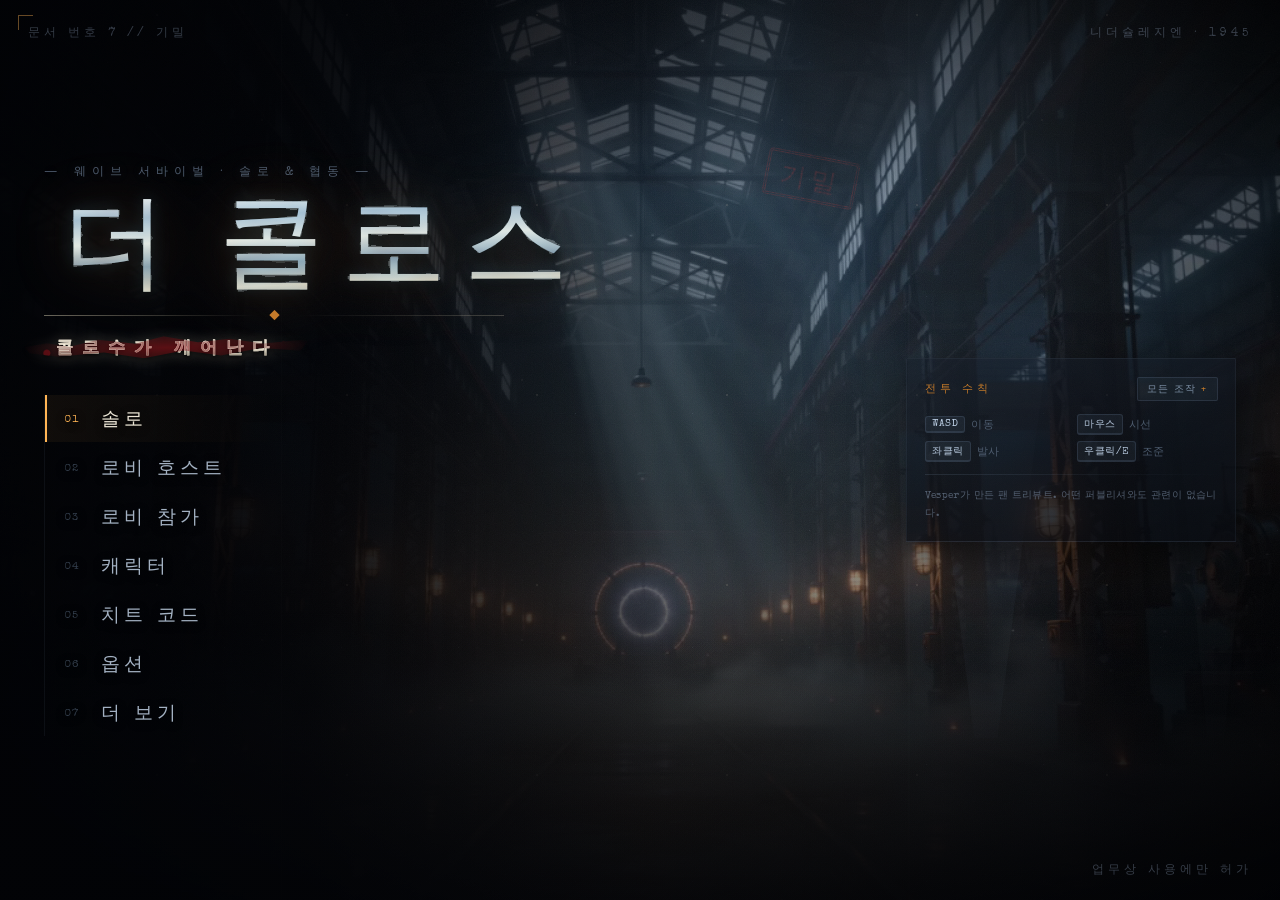
==== commit b6dee2a9: "feat(i18n): add Korean localization - Add js/i18n.js with 330 KO/EN paired keys (flat dict + t() res" ====
--- a/index.html
+++ b/index.html
@@ -1,61 +1,61 @@
 <!DOCTYPE html>
-<html lang="en">
+<html lang="ko">
 <head>
 <meta charset="UTF-8" />
 <meta name="google" content="notranslate" />
 <meta name="viewport" content="width=device-width, initial-scale=1.0" />
-<title>Der Koloss — Browser Zombie Survival | Solo &amp; Co-op</title>
-<meta name="description" content="Fight through escalating zombie waves in Der Koloss, a free fan-made browser survival game with solo play, four-player co-op, voice chat, Pack-a-Punch, wonder weapons, perks, teleporters, and more." />
-<meta name="keywords" content="Der Koloss, Der Riese fan remake, browser zombie game, wave survival, multiplayer zombie game, co-op browser game, Pack-a-Punch, Wunderwaffe, Ray Gun, voice chat" />
-<meta name="author" content="vesper.inc" />
+<title>더 콜로스 — 브라우저 좀비 서바이벌 | 솔로 &amp; 협동</title>
+<meta name="description" content="더 콜로스 — 무료 팬 제작 브라우저 좀비 웨이브 서바이벌 게임. 솔로 플레이, 4인 협동, 음성 채팅, 팩어펀치, 분더바펜, 특전, 순간이동기 등을 지원합니다." />
+<meta name="keywords" content="더 콜로스, 데어 리제 팬 리메이크, 브라우저 좀비 게임, 웨이브 서바이벌, 멀티플레이어 좀비 게임, 협동 브라우저 게임, 팩어펀치, 분더바페, 레이건, 음성 채팅" />
+<meta name="author" content="sigco3111" />
 <meta name="creator" content="vesper.inc" />
-<meta name="publisher" content="vesper.inc" />
+<meta name="publisher" content="sigco3111" />
 <meta name="application-name" content="Der Koloss" />
 <meta name="apple-mobile-web-app-title" content="Der Koloss" />
 <meta name="theme-color" content="#070b12" />
 <meta name="color-scheme" content="dark" />
 <meta name="referrer" content="strict-origin-when-cross-origin" />
 <meta name="robots" content="index,follow,max-image-preview:large,max-snippet:-1,max-video-preview:-1" />
-<link rel="canonical" href="https://www.derkoloss.com/" />
-
-<!-- Open Graph: iMessage, LinkedIn, Facebook, Slack, Discord and other unfurlers -->
+<link rel="canonical" href="https://sigco3111.github.io/der-koloss-ce/" />
+
+<!-- Open Graph -->
 <meta property="og:type" content="website" />
-<meta property="og:locale" content="en_US" />
+<meta property="og:locale" content="ko_KR" />
 <meta property="og:site_name" content="Der Koloss" />
-<meta property="og:title" content="Der Koloss — Browser Zombie Survival" />
-<meta property="og:description" content="Fight together to survive. Play solo or four-player co-op with voice chat, Pack-a-Punch, wonder weapons, perks, teleporters, and relentless zombie waves." />
-<meta property="og:url" content="https://www.derkoloss.com/" />
-<meta property="og:image" content="https://www.derkoloss.com/assets/der-koloss-og-v06-courtyard-rev2-1200x630.png" />
-<meta property="og:image:secure_url" content="https://www.derkoloss.com/assets/der-koloss-og-v06-courtyard-rev2-1200x630.png" />
+<meta property="og:title" content="더 콜로스 — 브라우저 좀비 서바이벌" />
+<meta property="og:description" content="함께 살아남으세요. 솔로 또는 4인 협동 음성 채팅으로 팩어펀치, 분더바펜, 특전, 순간이동기, 끝없는 좀비 웨이브를 플레이하세요." />
+<meta property="og:url" content="https://sigco3111.github.io/der-koloss-ce/" />
+<meta property="og:image" content="https://sigco3111.github.io/der-koloss-ce/assets/der-koloss-og-v06-courtyard-rev2-1200x630.png" />
+<meta property="og:image:secure_url" content="https://sigco3111.github.io/der-koloss-ce/assets/der-koloss-og-v06-courtyard-rev2-1200x630.png" />
 <meta property="og:image:type" content="image/png" />
 <meta property="og:image:width" content="1200" />
 <meta property="og:image:height" content="630" />
-<meta property="og:image:alt" content="Four Der Koloss soldiers armed with upgraded wonder weapons defend the factory against a zombie horde." />
+<meta property="og:image:alt" content="업그레이드된 분더바펜으로 무장한 더 콜로스 군인 4명이 좀비 무리에 맞서 공장을 지키는 모습." />
 
 <!-- X / Twitter -->
 <meta name="twitter:card" content="summary_large_image" />
-<meta name="twitter:title" content="Der Koloss — Browser Zombie Survival" />
-<meta name="twitter:description" content="Fight together to survive in a free fan-made browser zombie experience with solo and four-player co-op." />
-<meta name="twitter:image" content="https://www.derkoloss.com/assets/der-koloss-og-v06-courtyard-rev2-1200x630.png" />
-<meta name="twitter:image:alt" content="Four Der Koloss soldiers defend the factory against a zombie horde." />
+<meta name="twitter:title" content="더 콜로스 — 브라우저 좀비 서바이벌" />
+<meta name="twitter:description" content="함께 살아남으세요 — 무료 팬 제작 브라우저 좀비 게임에서 솔로 및 4인 협동으로." />
+<meta name="twitter:image" content="https://sigco3111.github.io/der-koloss-ce/assets/der-koloss-og-v06-courtyard-rev2-1200x630.png" />
+<meta name="twitter:image:alt" content="더 콜로스 군인 4명이 좀비 무리에 맞서 공장을 지키는 모습." />
 
 <!-- Search, answer engines and generative discovery -->
 <script type="application/ld+json">
 {
   "@context": "https://schema.org",
   "@type": "VideoGame",
-  "@id": "https://www.derkoloss.com/#game",
-  "name": "Der Koloss",
-  "alternateName": "Der Koloss: The Colossus Awakens",
-  "url": "https://www.derkoloss.com/",
+  "@id": "https://sigco3111.github.io/der-koloss-ce/#game",
+  "name": "더 콜로스",
+  "alternateName": "더 콜로스: 콜로수의 각성",
+  "url": "https://sigco3111.github.io/der-koloss-ce/",
   "image": {
     "@type": "ImageObject",
-    "url": "https://www.derkoloss.com/assets/der-koloss-og-v06-courtyard-rev2-1200x630.png",
+    "url": "https://sigco3111.github.io/der-koloss-ce/assets/der-koloss-og-v06-courtyard-rev2-1200x630.png",
     "width": 1200,
     "height": 630,
-    "caption": "Der Koloss browser zombie survival game"
+    "caption": "더 콜로스 브라우저 좀비 서바이벌 게임"
   },
-  "description": "Der Koloss is a free fan-made wave-based zombie survival game for modern web browsers. It supports solo play and four-player online co-op with voice chat, Pack-a-Punch weapon upgrades, wonder weapons, perks, teleporters, power-ups, traps, and escalating rounds.",
+  "description": "더 콜로스는 모던 웹 브라우저에서 즐기는 무료 팬 제작 웨이브 기반 좀비 서바이벌 게임입니다. 솔로 플레이와 음성 채팅을 지원하는 4인 온라인 협동 플레이, 팩어펀치 무기 업그레이드, 분더바펜, 특전, 순간이동기, 파워업, 트랩, 점증하는 라운드를 지원합니다.",
   "genre": ["Zombie survival", "First-person shooter", "Cooperative multiplayer", "Wave survival"],
   "gamePlatform": "Web browser",
   "operatingSystem": "Any modern desktop operating system with a compatible web browser",
@@ -63,14 +63,14 @@
   "playMode": ["SinglePlayer", "MultiPlayer", "CoOp"],
   "numberOfPlayers": {"@type": "QuantitativeValue", "minValue": 1, "maxValue": 4},
   "isAccessibleForFree": true,
-  "inLanguage": "en",
+  "inLanguage": "ko",
   "author": {"@type": "Organization", "name": "vesper.inc", "url": "https://vesper.inc/"},
   "publisher": {"@type": "Organization", "name": "vesper.inc", "url": "https://vesper.inc/"},
   "isBasedOn": {"@type": "CreativeWork", "name": "The original Der Riese map"},
   "copyrightNotice": "Fan-made tribute. Not affiliated with or endorsed by the original rights holders.",
   "potentialAction": {
     "@type": "PlayAction",
-    "target": {"@type": "EntryPoint", "urlTemplate": "https://www.derkoloss.com/", "actionPlatform": "https://schema.org/DesktopWebPlatform"}
+    "target": { "@type": "EntryPoint", "urlTemplate": "https://sigco3111.github.io/der-koloss-ce/", "actionPlatform": "https://schema.org/DesktopWebPlatform" }
   }
 }
 </script>
@@ -107,29 +107,29 @@
   <div id="hitmarker"><span></span><span></span><span></span><span></span></div>
 
   <div id="vox-sub" class="hidden"></div>
-  <aside id="multiplayer-roster" class="hidden" aria-label="Co-op squad" aria-hidden="true">
-    <div class="squad-kicker">SQUAD</div>
+  <aside id="multiplayer-roster" class="hidden" aria-label="협동 스쿼드" aria-hidden="true">
+    <div class="squad-kicker">스쿼드</div>
     <div id="multiplayer-roster-rows" role="list"></div>
   </aside>
-  <div id="mic-indicator" class="hidden">🎙 SPEAKING</div>
+  <div id="mic-indicator" class="hidden">🎙 말하는 중</div>
   <div id="bottom-left">
     <div class="round-block">
-      <div class="round-kicker" aria-hidden="true">ROUND</div>
+      <div class="round-kicker" aria-hidden="true">라운드</div>
       <div id="round"></div>
     </div>
     <div class="vitals-block">
-      <div class="vitals-kicker" aria-hidden="true">VITALS</div>
-      <div id="health-track" role="img" aria-label="Health"><div id="health-fill"></div><div id="health-tip"></div></div>
+      <div class="vitals-kicker" aria-hidden="true">체력</div>
+      <div id="health-track" role="img" aria-label="체력"><div id="health-fill"></div><div id="health-tip"></div></div>
     </div>
     <div class="points-block">
-      <div class="points-kicker" aria-hidden="true">POINTS</div>
+      <div class="points-kicker" aria-hidden="true">포인트</div>
       <div class="points-row"><div id="points">500</div><div id="points-delta" aria-hidden="true"></div></div>
     </div>
     <div id="perk-icons"></div>
   </div>
 
   <div id="bottom-right">
-    <div id="monkey-count" class="hidden">🐵 MONKEY BOMB × <span id="monkey-n">2</span> <em>— press X</em></div>
+    <div id="monkey-count" class="hidden">🐵 원숭이 폭탄 × <span id="monkey-n">2</span> <em>— X키</em></div>
     <div id="weapon-name">M1911</div>
     <div id="ammo"><span class="mag">8</span><span class="sep">|</span><span class="reserve">80</span></div>
     <div id="ammo-track" aria-hidden="true"><div id="ammo-fill"></div></div>
@@ -140,10 +140,10 @@
   <div id="wave-progress" class="hidden"></div>
   <div id="pap-notice" class="hidden"></div>
 
-  <div id="minimap-frame" role="img" aria-label="Factory minimap">
+  <div id="minimap-frame" role="img" aria-label="공장 미니맵">
     <canvas id="minimap" width="210" height="210" aria-hidden="true"></canvas>
     <span class="minimap-tick n" aria-hidden="true"></span>
-    <span class="minimap-label" aria-hidden="true">WAFFENFABRIK</span>
+    <span class="minimap-label" aria-hidden="true">바펜파브릭</span>
   </div>
   <div id="scope-overlay" class="hidden">
     <div class="scope-ring"></div>
@@ -158,26 +158,26 @@
     <div id="prompt-bar" class="hidden"><div id="prompt-bar-fill"></div></div>
   </div>
 
-  <div id="lock-hint" class="hidden">CLICK TO AIM</div>
+  <div id="lock-hint" class="hidden">클릭하여 조준</div>
 
   <div id="banner-sub"></div>
   <div id="banner"></div>
 
   <div id="revive-wrap" class="hidden">
-    <div id="revive-text">REVIVING</div>
+    <div id="revive-text">부활 중</div>
     <div class="bar"><div id="revive-fill"></div></div>
   </div>
 
   <div id="down-overlay" class="hidden">
-    <div id="down-text">YOU ARE DOWN</div>
+    <div id="down-text">쓰러졌습니다</div>
     <div class="bar bleed"><div id="bleed-fill"></div></div>
-    <div class="down-note" aria-hidden="true">HOLD ON — A TEAMMATE CAN REVIVE YOU</div>
+    <div class="down-note" aria-hidden="true">버텨라 — 팀원이 부활시켜줄 수 있습니다</div>
   </div>
 
   <div id="scoreboard" class="hidden">
-    <h3>SCORE</h3>
+    <h3>점수</h3>
     <table>
-      <thead><tr><th>PLAYER</th><th>KILLS</th><th>DOWNS</th><th>REVIVES</th><th>POINTS</th></tr></thead>
+      <thead><tr><th>플레이어</th><th>처치</th><th>쓰러뜨림</th><th>부활</th><th>포인트</th></tr></thead>
       <tbody id="score-rows"></tbody>
     </table>
   </div>
@@ -271,44 +271,44 @@
     <div id="film-scratch"></div>
     <div id="menu-vignette"></div>
   </div>
-  <div class="menu-corner tl">AKTE&nbsp;NR.&nbsp;7&nbsp;//&nbsp;GEHEIM</div>
-  <div class="menu-corner tr">NIEDERSCHLESIEN&nbsp;·&nbsp;1945</div>
-  <div class="menu-corner br">NUR&nbsp;FÜR&nbsp;DEN&nbsp;DIENSTGEBRAUCH</div>
+  <div class="menu-corner tl">문서 번호 7 // 기밀</div>
+  <div class="menu-corner tr">니더슐레지엔 · 1945</div>
+  <div class="menu-corner br">업무상 사용에만 허가</div>
   <div class="menu-inner">
     <div class="menu-lead">
       <div class="title-block">
-        <div class="title-top">— WAVE SURVIVAL · SOLO &amp; CO-OP —</div>
-        <h1 class="notranslate" translate="no">DER KOLOSS<span class="title-glow" data-text="DER KOLOSS" aria-hidden="true"></span><span class="title-plasma" data-text="DER KOLOSS" aria-hidden="true"></span><span class="title-tear" data-text="DER KOLOSS" aria-hidden="true"></span></h1>
+        <div class="title-top">— 웨이브 서바이벌 · 솔로 &amp; 협동 —</div>
+        <h1 class="notranslate" translate="no">더 콜로스<span class="title-glow" data-text="더 콜로스" aria-hidden="true"></span><span class="title-plasma" data-text="더 콜로스" aria-hidden="true"></span><span class="title-tear" data-text="더 콜로스" aria-hidden="true"></span></h1>
         <div class="title-rule"><span></span><em>◆</em><span></span></div>
-        <div class="title-sub">THE COLOSSUS AWAKENS</div>
-        <div class="stamp">GEHEIM</div>
-      </div>
-      <nav class="menu-buttons" aria-label="Main menu">
-        <button id="btn-solo" class="mbtn primary" data-idx="01" data-hint="DEPLOY ALONE">SOLO</button>
-        <button id="btn-host" class="mbtn" data-idx="02" data-hint="OPEN A SQUAD">HOST LOBBY</button>
-        <button id="btn-join" class="mbtn" data-idx="03" data-hint="ENTER A CODE">JOIN LOBBY</button>
-        <button id="btn-char" class="mbtn" data-idx="04" data-hint="PICK YOUR SOLDIER">CHARACTER</button>
-        <button id="btn-cheats" class="mbtn" data-idx="05" data-hint="RIG THE MATCH">CHEAT CODES</button>
-        <button id="btn-options" class="mbtn" data-idx="06" data-hint="AUDIO · VIDEO · INPUT">OPTIONS</button>
+        <div class="title-sub">콜로수가 깨어난다</div>
+        <div class="stamp">기밀</div>
+      </div>
+      <nav class="menu-buttons" aria-label="메인 메뉴">
+        <button id="btn-solo" class="mbtn primary" data-idx="01" data-hint="혼자 투입">솔로</button>
+        <button id="btn-host" class="mbtn" data-idx="02" data-hint="스쿼드 개설">로비 호스트</button>
+        <button id="btn-join" class="mbtn" data-idx="03" data-hint="코드 입력">로비 참가</button>
+        <button id="btn-char" class="mbtn" data-idx="04" data-hint="군인 선택">캐릭터</button>
+        <button id="btn-cheats" class="mbtn" data-idx="05" data-hint="경기 조작">치트 코드</button>
+        <button id="btn-options" class="mbtn" data-idx="06" data-hint="음향 · 영상 · 조작">옵션</button>
         <div class="menu-more-wrap">
-          <button id="btn-more" class="mbtn" type="button" data-idx="07" data-hint="ARCHIVE · ABOUT" aria-expanded="false" aria-controls="menu-more-links">MORE LINKS</button>
+          <button id="btn-more" class="mbtn" type="button" data-idx="07" data-hint="자료실 · 소개" aria-expanded="false" aria-controls="menu-more-links">더 보기</button>
           <div id="menu-more-links" class="menu-more-links hidden">
-            <a class="mbtn menu-link menu-sub-link" href="/assets">ASSET ARCHIVE</a>
-            <a class="mbtn menu-link menu-sub-link" href="/about/">ABOUT THE PROJECT</a>
+            <a class="mbtn menu-link menu-sub-link" href="/assets">에셋 자료실</a>
+            <a class="mbtn menu-link menu-sub-link" href="/about/">프로젝트 소개</a>
           </div>
         </div>
       </nav>
     </div>
-    <aside class="menu-brief" aria-label="Field manual">
+    <aside class="menu-brief" aria-label="전투 수칙">
       <div class="brief-head">
-        <span class="brief-kicker">FIELD MANUAL</span>
-        <button id="btn-controls" class="brief-toggle" type="button" aria-expanded="false" aria-controls="menu-help">ALL CONTROLS</button>
+        <span class="brief-kicker">전투 수칙</span>
+        <button id="btn-controls" class="brief-toggle" type="button" aria-expanded="false" aria-controls="menu-help">모든 조작</button>
       </div>
       <div class="menu-help" id="menu-help">
-        <span class="kp"><b>WASD</b> move</span><span class="kp"><b>Mouse</b> look</span><span class="kp"><b>LMB</b> fire</span><span class="kp"><b>RMB / E</b> aim</span><span class="kp"><b>R</b> reload</span><span class="kp"><b>1/2/Q</b> weapons</span><span class="kp"><b>V</b> knife</span><span class="kp"><b>G</b> grenade</span><span class="kp"><b>X</b> monkey</span><span class="kp"><b>I</b> inspect</span><span class="kp"><b>T</b> flashlight</span><span class="kp"><b>F</b> interact</span><span class="kp"><b>Space</b> jump</span><span class="kp"><b>Shift</b> sprint</span><span class="kp"><b>C</b> crouch</span><span class="kp"><b>Tab</b> score</span><span class="kp"><b>Esc</b> pause</span>
+        <span class="kp"><b>WASD</b> 이동</span><span class="kp"><b>마우스</b> 시선</span><span class="kp"><b>좌클릭</b> 발사</span><span class="kp"><b>우클릭/E</b> 조준</span><span class="kp"><b>R</b> 재장전</span><span class="kp"><b>1/2/Q</b> 무기</span><span class="kp"><b>V</b> 나이프</span><span class="kp"><b>G</b> 수류탄</span><span class="kp"><b>X</b> 원숭이</span><span class="kp"><b>I</b> 정찰</span><span class="kp"><b>T</b> 손전등</span><span class="kp"><b>F</b> 상호작용</span><span class="kp"><b>Space</b> 점프</span><span class="kp"><b>Shift</b> 질주</span><span class="kp"><b>C</b> 앉기</span><span class="kp"><b>Tab</b> 점수</span><span class="kp"><b>Esc</b> 일시정지</span>
       </div>
       <div class="brief-rule"></div>
-      <div class="menu-foot">Fan-made tribute, created by <a class="menu-credit-link" href="https://vesper.inc/" rel="noopener">Vesper</a>. Not affiliated with any publisher.</div>
+      <div class="menu-foot">Vesper가 만든 팬 트리뷰트. 어떤 퍼블리셔와도 관련이 없습니다.</div>
     </aside>
   </div>
 </div>
@@ -316,12 +316,12 @@
 <!-- ==================== CHARACTER SELECT ==================== -->
 <div id="charselect" class="screen hidden">
   <div class="panel wide chars-panel">
-    <div class="panel-kicker">ROSTER</div>
-    <h2>CHOOSE YOUR SOLDIER</h2>
-    <p class="dim panel-lead">Each soldier carries their own voice, quips and battle cries. One of each per lobby.</p>
+    <div class="panel-kicker">명단</div>
+    <h2>군인을 선택하세요</h2>
+    <p class="dim panel-lead">각 군인은 자신만의 음성과 대사, 전투 함성을 가지고 있습니다. 로비마다 한 명씩만 선택 가능합니다.</p>
     <div id="char-cards"></div>
     <div class="row-buttons">
-      <button id="btn-char-back" class="mbtn">BACK</button>
+      <button id="btn-char-back" class="mbtn">뒤로</button>
     </div>
   </div>
 </div>
@@ -331,21 +331,21 @@
   <div class="panel wide char-page">
     <div class="char-page-left">
       <div class="char-portrait-frame" role="img" aria-labelledby="char-name"><canvas id="char-portrait" width="96" height="96" aria-hidden="true"></canvas></div>
-      <div class="char-voice-head">VOICE SAMPLES</div>
+      <div class="char-voice-head">음성 샘플</div>
       <div id="char-voice-lines"></div>
     </div>
     <div class="char-page-right">
-      <div class="panel-kicker">PERSONNEL FILE</div>
+      <div class="panel-kicker">인사 파일</div>
       <h2 id="char-name"></h2>
       <div id="char-role" class="char-role"></div>
       <p id="char-bio" class="char-bio"></p>
-      <div class="char-section-head">TRAITS</div>
+      <div class="char-section-head">특성</div>
       <ul id="char-traits" class="char-traits"></ul>
-      <div class="char-section-head">ON RECORD</div>
+      <div class="char-section-head">대사 기록</div>
       <div id="char-quotes" class="char-quotes"></div>
       <div class="row-buttons">
-        <button id="btn-char-pick" class="mbtn primary">SELECT</button>
-        <button id="btn-char-page-back" class="mbtn">BACK</button>
+        <button id="btn-char-pick" class="mbtn primary">선택</button>
+        <button id="btn-char-page-back" class="mbtn">뒤로</button>
       </div>
     </div>
   </div>
@@ -354,57 +354,57 @@
 <!-- ==================== CHEAT CODES ==================== -->
 <div id="cheats" class="screen hidden">
   <div class="panel wide" id="cheats-panel">
-    <div class="panel-kicker">CLASSIFIED</div>
-    <h2>CHEAT CODES</h2>
-    <p class="dim" id="cheats-note">Solo &amp; hosted lobbies — in co-op the host's codes apply to everyone.</p>
-    <button id="btn-titan" class="mbtn titan">⚡ TITAN MODE — one click: God + Wunderwaffen + perks + points + power + doors + teleporters (no gold, no ghost town)</button>
-    <div class="section-head"><span>MODIFIERS</span></div>
+    <div class="panel-kicker">기밀</div>
+    <h2>치트 코드</h2>
+    <p class="dim" id="cheats-note">솔로 및 호스트 로비 — 협동에서는 호스트의 코드가 모두에게 적용됩니다.</p>
+    <button id="btn-titan" class="mbtn titan">⚡ 타이탄 모드 — 한 번에: 무적 + 분더바펜 + 특전 + 포인트 + 전원 + 문 + 순간이동기 (골드 / 고스트 타운 제외)</button>
+    <div class="section-head"><span>수정자</span></div>
     <div class="cheats-grid">
-      <label class="cheat"><input type="checkbox" id="cheat-papguns"><span class="box"></span><span class="txt">ARMED TO THE TEETH <em>spawn with 2 random Pack-a-Punched guns &amp; the Bowie Knife</em></span></label>
-      <label class="cheat"><input type="checkbox" id="cheat-wunder"><span class="box"></span><span class="txt">WUNDERWAFFEN <em>spawn with Ray Gun, Wunderwaffe DG-2 &amp; 2 Monkey Bombs</em></span></label>
-      <label class="cheat"><input type="checkbox" id="cheat-perkaholic"><span class="box"></span><span class="txt">PERKAHOLIC <em>spawn with all four perks</em></span></label>
-      <label class="cheat"><input type="checkbox" id="cheat-goldguns"><span class="box"></span><span class="txt">GOLD STANDARD <em>every gun wears gold — Pack-a-Punch turns it to diamond</em></span></label>
-      <label class="cheat"><input type="checkbox" id="cheat-opensesame"><span class="box"></span><span class="txt">OPEN SESAME <em>every door starts open</em></span></label>
-      <label class="cheat"><input type="checkbox" id="cheat-zero"><span class="box"></span><span class="txt">GHOST TOWN <em>no zombies — explore the factory in peace</em></span></label>
-      <label class="cheat"><input type="checkbox" id="cheat-warbond"><span class="box"></span><span class="txt">WAR BOND <em>start with 50,000 points</em></span></label>
-      <label class="cheat"><input type="checkbox" id="cheat-god"><span class="box"></span><span class="txt">GOD MODE <em>zombies can't hurt you</em></span></label>
-      <label class="cheat"><input type="checkbox" id="cheat-power"><span class="box"></span><span class="txt">POWER SURGE <em>power starts ON</em></span></label>
-      <label class="cheat"><input type="checkbox" id="cheat-tele"><span class="box"></span><span class="txt">FULL LINK <em>all teleporters linked (PaP open)</em></span></label>
+      <label class="cheat"><input type="checkbox" id="cheat-papguns"><span class="box"></span><span class="txt">완전 무장 <em>팩어펀치된 무기 2종 + 보위 나이프로 스폰</em></span></label>
+      <label class="cheat"><input type="checkbox" id="cheat-wunder"><span class="box"></span><span class="txt">분더바펜 <em>레이건, 분더바페 DG-2, 원숭이 폭탄 2개로 스폰</em></span></label>
+      <label class="cheat"><input type="checkbox" id="cheat-perkaholic"><span class="box"></span><span class="txt">특전 중독 <em>네 가지 특전 모두 보유한 채로 스폰</em></span></label>
+      <label class="cheat"><input type="checkbox" id="cheat-goldguns"><span class="box"></span><span class="txt">골드 스탠다드 <em>모든 총이 골드로 빛남 — 팩어펀치하면 다이아몬드로</em></span></label>
+      <label class="cheat"><input type="checkbox" id="cheat-opensesame"><span class="box"></span><span class="txt">오픈 세사미 <em>모든 문이 열린 채로 시작</em></span></label>
+      <label class="cheat"><input type="checkbox" id="cheat-zero"><span class="box"></span><span class="txt">고스트 타운 <em>좀비 없음 — 평온하게 공장을 탐험</em></span></label>
+      <label class="cheat"><input type="checkbox" id="cheat-warbond"><span class="box"></span><span class="txt">전시 채권 <em>5만 포인트로 시작</em></span></label>
+      <label class="cheat"><input type="checkbox" id="cheat-god"><span class="box"></span><span class="txt">신 모드 <em>좀비가 당신에게 데미지를 줄 수 없음</em></span></label>
+      <label class="cheat"><input type="checkbox" id="cheat-power"><span class="box"></span><span class="txt">전원 서지 <em>전원이 켜진 채로 시작</em></span></label>
+      <label class="cheat"><input type="checkbox" id="cheat-tele"><span class="box"></span><span class="txt">풀 링크 <em>모든 순간이동기 연결 (팩어펀치 개방)</em></span></label>
     </div>
     <div class="loadout-row">
-      <div class="section-head"><span>CUSTOM LOADOUT</span></div>
-      <div class="cheat-lbl loadout-title"><em>Spawn with these exact guns — this clears ARMED TO THE TEETH / WUNDERWAFFEN.</em></div>
+      <div class="section-head"><span>커스텀 로드아웃</span></div>
+      <div class="cheat-lbl loadout-title"><em>이 총들로 스폰 — 완전 무장 / 분더바펜을 해제합니다.</em></div>
       <div class="wpn-picks">
         <div class="wpn-pick" data-slot="p1">
-          <label>PRIMARY</label>
-          <input class="wpn-search" placeholder="type to filter…" spellcheck="false">
+          <label>주무기</label>
+          <input class="wpn-search" placeholder="필터 입력…" spellcheck="false">
           <div class="wpn-list"></div>
         </div>
         <div class="wpn-pick" data-slot="p2">
-          <label>SECONDARY</label>
-          <input class="wpn-search" placeholder="type to filter…" spellcheck="false">
+          <label>보조무기</label>
+          <input class="wpn-search" placeholder="필터 입력…" spellcheck="false">
           <div class="wpn-list"></div>
         </div>
       </div>
     </div>
-    <div class="section-head"><span>DEPLOYMENT</span></div>
+    <div class="section-head"><span>배치</span></div>
     <div class="cheat-row">
-      <label class="cheat-lbl" for="cheat-round">START ROUND</label>
+      <label class="cheat-lbl" for="cheat-round">시작 라운드</label>
       <input id="cheat-round" type="number" min="1" max="40" value="1">
-      <label class="cheat-lbl" for="cheat-area">SPAWN AREA</label>
+      <label class="cheat-lbl" for="cheat-area">스폰 지역</label>
       <select id="cheat-area">
-        <option value="mainframe">Mainframe (default)</option>
-        <option value="courtyard">Courtyard</option>
-        <option value="factory">Main Factory</option>
-        <option value="teleA">Generator Room (Tele A)</option>
-        <option value="chem">Chemical Testing (Tele B)</option>
+        <option value="mainframe">메인프레임 (기본)</option>
+        <option value="courtyard">안뜰</option>
+        <option value="factory">메인 공장</option>
+        <option value="teleA">발전기실 (텔레 A)</option>
+        <option value="chem">화학 실험실 (텔레 B)</option>
       </select>
-      <span class="dim">Custom spawns automatically open a route back to Mainframe.</span>
+      <span class="dim">커스텀 스폰은 자동으로 메인프레임까지의 경로를 엽니다.</span>
     </div>
     <div class="row-buttons">
-      <button id="btn-cheats-all" class="mbtn">SELECT ALL</button>
-      <button id="btn-cheats-none" class="mbtn">DESELECT ALL</button>
-      <button id="btn-cheats-back" class="mbtn primary">BACK</button>
+      <button id="btn-cheats-all" class="mbtn">모두 선택</button>
+      <button id="btn-cheats-none" class="mbtn">모두 해제</button>
+      <button id="btn-cheats-back" class="mbtn primary">뒤로</button>
     </div>
   </div>
 </div>
@@ -412,11 +412,11 @@
 <!-- ==================== LOADING ==================== -->
 <div id="loading" class="screen overlay-dark hidden">
   <div class="load-inner">
-    <div class="load-kicker">TRANSMISSION INBOUND</div>
-    <div class="load-title">DER KOLOSS</div>
+    <div class="load-kicker">송신 중</div>
+    <div class="load-title">더 콜로스</div>
     <div class="load-bar-wrap"><div id="load-bar"></div><div class="load-bar-scan" aria-hidden="true"></div></div>
     <div class="load-meta">
-      <div class="load-hint">Loading the factory…</div>
+      <div class="load-hint">공장을 불러오는 중…</div>
       <div class="load-dots" aria-hidden="true"><i></i><i></i><i></i></div>
     </div>
   </div>
@@ -427,19 +427,19 @@
   <div class="panel wide lobby-panel">
     <div class="lobby-head">
       <div>
-        <div class="panel-kicker">CO-OP</div>
-        <h2>LOBBY</h2>
+        <div class="panel-kicker">협동</div>
+        <h2>로비</h2>
       </div>
       <div class="lobby-code-row">
         <div class="lobby-code-block">
-          <div class="lbl">LOBBY CODE</div>
+          <div class="lbl">로비 코드</div>
           <div id="lobby-code">-----</div>
         </div>
         <div class="link-row">
-          <label class="lbl" for="lobby-link">INVITE LINK</label>
+          <label class="lbl" for="lobby-link">초대 링크</label>
           <div class="link-field">
-            <input id="lobby-link" readonly value="" aria-label="Invite link" />
-            <button id="btn-copy-link" class="mbtn small">COPY INVITE LINK</button>
+            <input id="lobby-link" readonly value="" aria-label="초대 링크" />
+            <button id="btn-copy-link" class="mbtn small">초대 링크 복사</button>
           </div>
         </div>
       </div>
@@ -447,48 +447,48 @@
 
     <div class="lobby-you">
       <div class="lobby-char-row">
-        <span class="lbl">YOUR NAME</span>
-        <input id="lobby-name" maxlength="14" spellcheck="false" autocomplete="off" aria-label="Your name" />
+        <span class="lbl">내 이름</span>
+        <input id="lobby-name" maxlength="14" spellcheck="false" autocomplete="off" aria-label="내 이름" />
       </div>
       <div class="lobby-char-row">
-        <span class="lbl">YOUR SOLDIER</span>
-        <button id="btn-lobby-char" class="mbtn small">CHOOSE</button>
+        <span class="lbl">내 군인</span>
+        <button id="btn-lobby-char" class="mbtn small">선택</button>
         <span id="lobby-char-name" class="lobby-char-name"></span>
       </div>
       <div class="lobby-char-row">
-        <span class="lbl">VOICE CHAT</span>
-        <button id="btn-lobby-mic" class="mbtn small">MIC: ON</button>
+        <span class="lbl">음성 채팅</span>
+        <button id="btn-lobby-mic" class="mbtn small">마이크: 켜짐</button>
         <span id="lobby-voice-note" class="lobby-voice-note"></span>
       </div>
     </div>
 
-    <div class="section-head"><span>SQUAD</span><i class="section-rule"></i></div>
+    <div class="section-head"><span>스쿼드</span><i class="section-rule"></i></div>
     <div id="lobby-players"></div>
     <div id="lobby-hint"></div>
     <div class="row-buttons lobby-action-row">
-      <button id="btn-ready" class="mbtn primary lobby-primary-action">READY UP</button>
-      <button id="btn-start-game" class="mbtn lobby-ghost-action hidden" disabled>START GAME</button>
-      <button id="btn-lobby-cheats" class="mbtn lobby-ghost-action">CHEAT CODES</button>
-      <button id="btn-leave-lobby" class="mbtn danger lobby-ghost-action">LEAVE</button>
+      <button id="btn-ready" class="mbtn primary lobby-primary-action">준비</button>
+      <button id="btn-start-game" class="mbtn lobby-ghost-action hidden" disabled>게임 시작</button>
+      <button id="btn-lobby-cheats" class="mbtn lobby-ghost-action">치트 코드</button>
+      <button id="btn-leave-lobby" class="mbtn danger lobby-ghost-action">나가기</button>
     </div>
     <div class="lobby-fullscreen-prompt">
-      <p id="lobby-fullscreen-note" class="lobby-fullscreen-note">For the best aim and performance, we recommend entering full screen before the match.</p>
-      <button id="btn-lobby-fs" class="mbtn lobby-secondary-action fullscreen-callout" aria-describedby="lobby-fullscreen-note" aria-pressed="false">FULL SCREEN</button>
-    </div>
-    <div class="lobby-note">Game starts when the host presses START — a majority of players must be ready.</div>
+      <p id="lobby-fullscreen-note" class="lobby-fullscreen-note">최고의 조준과 성능을 위해 본 게임을 시작하기 전에 전체 화면으로 들어가는 것을 권장합니다.</p>
+      <button id="btn-lobby-fs" class="mbtn lobby-secondary-action fullscreen-callout" aria-describedby="lobby-fullscreen-note" aria-pressed="false">전체 화면</button>
+    </div>
+    <div class="lobby-note">호스트가 시작을 누르면 게임이 시작되며, 과반수의 플레이어가 준비되어야 합니다.</div>
   </div>
 </div>
 
 <!-- ==================== SOLO FULLSCREEN PREFLIGHT ==================== -->
 <div id="solo-fs-modal" class="screen hidden">
   <div class="panel solo-fs-panel" role="dialog" aria-modal="true" aria-labelledby="solo-fs-title">
-    <div class="panel-kicker lbl">BEFORE THE MATCH</div>
-    <h2 id="solo-fs-title">FULL SCREEN RECOMMENDED</h2>
-    <p class="dim">For the best aim, framing, and performance, we recommend playing Der Koloss in full screen.</p>
+    <div class="panel-kicker lbl">경기 시작 전</div>
+    <h2 id="solo-fs-title">전체 화면 권장</h2>
+    <p class="dim">최고의 조준, 화면구성, 성능을 위해 더 콜로스를 전체 화면으로 플레이할 것을 권장합니다.</p>
     <div class="row-buttons solo-fs-actions">
-      <button id="btn-solo-fs-toggle" class="mbtn primary fullscreen-callout" aria-pressed="false">ENTER FULL SCREEN</button>
-      <button id="btn-solo-fs-start" class="mbtn">START WITHOUT FULL SCREEN</button>
-      <button id="btn-solo-fs-back" class="mbtn danger">BACK</button>
+      <button id="btn-solo-fs-toggle" class="mbtn primary fullscreen-callout" aria-pressed="false">전체 화면 진입</button>
+      <button id="btn-solo-fs-start" class="mbtn">전체 화면 없이 시작</button>
+      <button id="btn-solo-fs-back" class="mbtn danger">뒤로</button>
     </div>
   </div>
 </div>
@@ -496,13 +496,13 @@
 <!-- ==================== JOIN MODAL ==================== -->
 <div id="join-modal" class="screen hidden">
   <div class="panel join-panel">
-    <div class="panel-kicker">CO-OP</div>
-    <h2>JOIN LOBBY</h2>
-    <p class="dim">Enter the 5-character code from your friend (or use their invite link).</p>
-    <input id="join-code" maxlength="5" placeholder="CODE" autocomplete="off" spellcheck="false" aria-label="Lobby code" />
+    <div class="panel-kicker">협동</div>
+    <h2>로비 참가</h2>
+    <p class="dim">친구에게서 받은 5자리 코드를 입력하거나 초대 링크를 사용하세요.</p>
+    <input id="join-code" maxlength="5" placeholder="코드" autocomplete="off" spellcheck="false" aria-label="로비 코드" />
     <div class="row-buttons">
-      <button id="btn-join-go" class="mbtn primary">JOIN</button>
-      <button id="btn-join-cancel" class="mbtn">BACK</button>
+      <button id="btn-join-go" class="mbtn primary">참가</button>
+      <button id="btn-join-cancel" class="mbtn">뒤로</button>
     </div>
   </div>
 </div>
@@ -510,71 +510,71 @@
 <!-- ==================== OPTIONS ==================== -->
 <div id="options" class="screen hidden">
   <div class="panel wide options-panel">
-    <div class="panel-kicker">SETTINGS</div>
-    <h2>OPTIONS</h2>
+    <div class="panel-kicker">설정</div>
+    <h2>옵션</h2>
     <div class="opt-sections">
       <section class="opt-section">
-        <div class="section-head"><span>PROFILE</span><i class="section-rule"></i></div>
+        <div class="section-head"><span>프로필</span><i class="section-rule"></i></div>
         <div class="opt-grid">
-          <label for="opt-name">Soldier name</label>
+          <label for="opt-name">군인 이름</label>
           <div><input id="opt-name" maxlength="14" /></div>
         </div>
       </section>
 
       <section class="opt-section">
-        <div class="section-head"><span>CONTROLS</span><i class="section-rule"></i></div>
+        <div class="section-head"><span>조작</span><i class="section-rule"></i></div>
         <div class="opt-grid">
-          <label for="opt-sens">Mouse sensitivity <span id="opt-sens-val" class="val"></span></label>
+          <label for="opt-sens">마우스 감도 <span id="opt-sens-val" class="val"></span></label>
           <input id="opt-sens" type="range" min="0.2" max="3" step="0.05" />
 
-          <label for="opt-invert">Invert Y axis</label>
+          <label for="opt-invert">Y축 반전</label>
           <div class="opt-toggle"><input id="opt-invert" type="checkbox" /><span class="opt-switch" aria-hidden="true"></span></div>
         </div>
       </section>
 
       <section class="opt-section">
-        <div class="section-head"><span>VIDEO</span><i class="section-rule"></i></div>
+        <div class="section-head"><span>영상</span><i class="section-rule"></i></div>
         <div class="opt-grid">
-          <label for="opt-fov">Field of view <span id="opt-fov-val" class="val"></span></label>
+          <label for="opt-fov">시야각 <span id="opt-fov-val" class="val"></span></label>
           <input id="opt-fov" type="range" min="70" max="110" step="1" />
 
-          <label for="opt-brightness">Brightness <span id="opt-brightness-val" class="val"></span></label>
+          <label for="opt-brightness">밝기 <span id="opt-brightness-val" class="val"></span></label>
           <input id="opt-brightness" type="range" min="0.5" max="1.6" step="0.05" />
 
-          <label for="opt-motionblur">Motion blur <span id="opt-motionblur-val" class="val"></span></label>
+          <label for="opt-motionblur">모션 블러 <span id="opt-motionblur-val" class="val"></span></label>
           <input id="opt-motionblur" type="range" min="0" max="1.5" step="0.05" />
 
-          <label for="opt-quality">Quality</label>
+          <label for="opt-quality">화질</label>
           <select id="opt-quality">
-            <option value="low">Low (max FPS)</option>
-            <option value="medium">Medium</option>
-            <option value="high">High</option>
+            <option value="low">낮음 (최대 FPS)</option>
+            <option value="medium">중간</option>
+            <option value="high">높음</option>
           </select>
         </div>
       </section>
 
       <section class="opt-section">
-        <div class="section-head"><span>AUDIO</span><i class="section-rule"></i></div>
+        <div class="section-head"><span>음향</span><i class="section-rule"></i></div>
         <div class="opt-grid">
-          <label for="opt-master">Master volume <span id="opt-master-val" class="val"></span></label>
+          <label for="opt-master">마스터 볼륨 <span id="opt-master-val" class="val"></span></label>
           <input id="opt-master" type="range" min="0" max="1" step="0.05" />
 
-          <label for="opt-sfx">Effects volume <span id="opt-sfx-val" class="val"></span></label>
+          <label for="opt-sfx">효과음 볼륨 <span id="opt-sfx-val" class="val"></span></label>
           <input id="opt-sfx" type="range" min="0" max="1" step="0.05" />
 
-          <label for="opt-music">Music volume <span id="opt-music-val" class="val"></span></label>
+          <label for="opt-music">배경음악 볼륨 <span id="opt-music-val" class="val"></span></label>
           <input id="opt-music" type="range" min="0" max="1" step="0.05" />
 
-          <label for="opt-voice">Zombie voices <span id="opt-voice-val" class="val"></span></label>
+          <label for="opt-voice">좀비 음성 <span id="opt-voice-val" class="val"></span></label>
           <input id="opt-voice" type="range" min="0" max="1" step="0.05" />
 
-          <label for="opt-voicechat">Voice chat (co-op)</label>
+          <label for="opt-voicechat">음성 채팅 (협동)</label>
           <div class="opt-toggle"><input id="opt-voicechat" type="checkbox" /><span class="opt-switch" aria-hidden="true"></span></div>
         </div>
       </section>
     </div>
     <div class="row-buttons">
-      <button id="btn-options-back" class="mbtn primary">BACK</button>
+      <button id="btn-options-back" class="mbtn primary">뒤로</button>
     </div>
   </div>
 </div>
@@ -583,22 +583,22 @@
 <div id="pause" class="screen overlay-dark hidden">
   <div class="pause-shell">
     <div class="panel pause-panel">
-      <div class="panel-kicker">MATCH SUSPENDED</div>
-      <h2>PAUSED</h2>
+      <div class="panel-kicker">경기 중단</div>
+      <h2>일시정지</h2>
       <div class="pause-stats" aria-live="polite">
-        <div class="pstat"><span class="pstat-lbl">ROUND</span><span class="pstat-val" id="pause-round">—</span></div>
-        <div class="pstat"><span class="pstat-lbl">POINTS</span><span class="pstat-val" id="pause-points">—</span></div>
+        <div class="pstat"><span class="pstat-lbl">라운드</span><span class="pstat-val" id="pause-round">—</span></div>
+        <div class="pstat"><span class="pstat-lbl">포인트</span><span class="pstat-val" id="pause-points">—</span></div>
       </div>
       <div class="row-buttons col">
-        <button id="btn-resume" class="mbtn primary">RESUME</button>
-        <button id="btn-pause-fs" class="mbtn">FULLSCREEN: OFF</button>
-        <button id="btn-pause-mic" class="mbtn">MIC: ON</button>
-        <button id="btn-pause-options" class="mbtn">OPTIONS</button>
-        <button id="btn-quit" class="mbtn danger">QUIT TO MENU</button>
-      </div>
-      <p class="dim small-note">Esc — resume · In co-op the world keeps moving while you're away…</p>
+        <button id="btn-resume" class="mbtn primary">재개</button>
+        <button id="btn-pause-fs" class="mbtn">전체화면: 꺼짐</button>
+        <button id="btn-pause-mic" class="mbtn">마이크: 켜짐</button>
+        <button id="btn-pause-options" class="mbtn">옵션</button>
+        <button id="btn-quit" class="mbtn danger">메뉴로 나가기</button>
+      </div>
+      <p class="dim small-note">Esc — 재개 · 협동 모드에서는 당신이 떠나도 세계는 계속 움직입니다…</p>
       <div class="pause-controls">
-        <span class="kp"><b>WASD</b> move</span><span class="kp"><b>LMB</b> fire</span><span class="kp"><b>RMB / E</b> aim</span><span class="kp"><b>R</b> reload</span><span class="kp"><b>1/2/Q</b> weapons</span><span class="kp"><b>V</b> knife</span><span class="kp"><b>G</b> grenade</span><span class="kp"><b>X</b> monkey</span><span class="kp"><b>I</b> inspect</span><span class="kp"><b>T</b> flashlight</span><span class="kp"><b>F</b> interact</span><span class="kp"><b>Space</b> jump</span><span class="kp"><b>Shift</b> sprint</span><span class="kp"><b>C</b> crouch</span><span class="kp"><b>Tab</b> score</span>
+        <span class="kp"><b>WASD</b> 이동</span><span class="kp"><b>좌클릭</b> 발사</span><span class="kp"><b>우클릭/E</b> 조준</span><span class="kp"><b>R</b> 재장전</span><span class="kp"><b>1/2/Q</b> 무기</span><span class="kp"><b>V</b> 나이프</span><span class="kp"><b>G</b> 수류탄</span><span class="kp"><b>X</b> 원숭이</span><span class="kp"><b>I</b> 정찰</span><span class="kp"><b>T</b> 손전등</span><span class="kp"><b>F</b> 상호작용</span><span class="kp"><b>Space</b> 점프</span><span class="kp"><b>Shift</b> 질주</span><span class="kp"><b>C</b> 앉기</span><span class="kp"><b>Tab</b> 점수</span>
       </div>
     </div>
   </div>
@@ -610,20 +610,20 @@
   <div class="fog-layer f2"></div>
   <div class="gate-grain" aria-hidden="true"></div>
   <div class="gate-vignette" aria-hidden="true"></div>
-  <div class="gate-dossier">GERÄTEPRÜFUNG&nbsp;//&nbsp;EINGESCHRÄNKTER ZUGRIFF</div>
+  <div class="gate-dossier">기기 점검 // 제한된 접근</div>
   <main class="device-gate-card">
-    <div class="gate-kicker">FIELD NOTICE · 01</div>
+    <div class="gate-kicker">현장 통지 · 01</div>
     <div class="gate-mark" aria-hidden="true">×</div>
-    <h2 id="device-gate-title">DESKTOP REQUIRED</h2>
-    <p class="gate-lead">This game is only available via desktop and computer devices.</p>
-    <p class="gate-copy">Der Koloss uses mouse look, keyboard controls, pointer lock, and a full-scale 3D battlefield. Return on a desktop computer to enter the factory.</p>
-    <nav class="gate-actions" aria-label="Available pages">
-      <a class="gate-action primary" href="/assets">OPEN ASSET ARCHIVE</a>
-      <a class="gate-action" href="/about/">READ ABOUT THE GAME</a>
+    <h2 id="device-gate-title">데스크톱 필요</h2>
+    <p class="gate-lead">이 게임은 데스크톱과 컴퓨터에서만 이용 가능합니다.</p>
+    <p class="gate-copy">더 콜로스는 마우스 시선, 키보드 조작, 포인터 잠금, 대규모 3D 전장을 사용합니다. 데스크톱 컴퓨터로 돌아와 공장에 입장하세요.</p>
+    <nav class="gate-actions" aria-label="이용 가능한 페이지">
+      <a class="gate-action primary" href="/assets">에셋 자료실 열기</a>
+      <a class="gate-action" href="/about/">게임 소개 읽기</a>
     </nav>
-    <button id="gate-audio" class="gate-audio" type="button" aria-pressed="false">▶ PLAY MENU TRANSMISSION</button>
+    <button id="gate-audio" class="gate-audio" type="button" aria-pressed="false">▶ 메뉴 송신 재생</button>
   </main>
-  <div class="gate-foot">THE FACTORY WILL BE WAITING.</div>
+  <div class="gate-foot">공장이 기다리고 있습니다.</div>
   <audio id="gate-soundtrack" loop preload="auto" src="assets/audio/menu_music.mp3"></audio>
 </div>
 
@@ -688,7 +688,7 @@
     rows.forEach((row, i) => {
       row.dataset.slot = String(i + 1);
       row.classList.toggle('is-host', !!row.querySelector('.lobby-name')?.textContent.includes('👑'));
-      row.classList.toggle('is-you', !!row.querySelector('.lobby-name')?.textContent.includes('(you)'));
+      row.classList.toggle('is-you', !!row.querySelector('.lobby-name')?.textContent.includes('(나)') || row.querySelector('.lobby-name')?.textContent.includes('(you)'));
       row.classList.toggle('is-ready', !!row.querySelector('.lobby-ready.yes'));
       const nameEl = row.querySelector('.lobby-name');
       if (nameEl && !row.querySelector('.lobby-avatar')) {
@@ -696,7 +696,7 @@
         av.className = 'lobby-avatar';
         av.setAttribute('aria-hidden', 'true');
         av.style.setProperty('--slot-color', nameEl.style.color || '#e8e4d8');
-        av.textContent = (nameEl.textContent.replace(/[^A-Za-z0-9]/g, '')[0] || '?').toUpperCase();
+        av.textContent = (nameEl.textContent.replace(/[^A-Za-z0-9가-힣]/g, '')[0] || '?').toUpperCase();
         row.insertBefore(av, row.firstChild);
       }
       const av = row.querySelector('.lobby-avatar');
@@ -704,15 +704,15 @@
       // icon-only controls main.js emits need accessible names
       const mute = row.querySelector('.lobby-mute');
       if (mute) {
-        const who = (nameEl?.textContent || 'player').replace(/[👑]/g, '').trim();
-        mute.setAttribute('aria-label', `${mute.classList.contains('muted') ? 'Unmute' : 'Mute'} ${who}`);
+        const who = (nameEl?.textContent || '플레이어').replace(/[👑]/g, '').trim();
+        mute.setAttribute('aria-label', `${mute.classList.contains('muted') ? '음소거 해제' : '음소거'} ${who}`);
       }
       const spk = row.querySelector('.lobby-spk');
-      if (spk) { spk.setAttribute('aria-hidden', 'true'); spk.setAttribute('title', 'voice activity'); }
+      if (spk) { spk.setAttribute('aria-hidden', 'true'); spk.setAttribute('title', '음성 활동'); }
       row.setAttribute('role', 'listitem');
     });
     lobbyPlayers.setAttribute('role', 'list');
-    lobbyPlayers.setAttribute('aria-label', 'Squad slots');
+    lobbyPlayers.setAttribute('aria-label', '스쿼드 슬롯');
     // trailing empty slots so the squad always reads as a four-seat squad
     [...lobbyPlayers.querySelectorAll(':scope > .lobby-slot-empty')].forEach((n) => n.remove());
     for (let i = rows.length; i < MAX_SLOTS; i++) {
@@ -720,7 +720,7 @@
       slot.className = 'lobby-slot-empty';
       slot.setAttribute('aria-hidden', 'true');
       slot.innerHTML = '<span class="slot-num">' + String(i + 1).padStart(2, '0')
-        + '</span><span class="slot-text">OPEN SLOT</span><span class="slot-cta">SHARE THE CODE</span>';
+        + '</span><span class="slot-text">빈 슬롯</span><span class="slot-cta">코드 공유</span>';
       lobbyPlayers.appendChild(slot);
     }
   }
@@ -741,7 +741,7 @@
     const setOpen = (open, persist) => {
       brief.classList.toggle('open', open);
       briefToggle.setAttribute('aria-expanded', String(open));
-      briefToggle.textContent = open ? 'ESSENTIALS' : 'ALL CONTROLS';
+      briefToggle.textContent = open ? '핵심 조작' : '모든 조작';
       if (persist) { try { localStorage.setItem(KEY, open ? '1' : '0'); } catch { /* private mode */ } }
     };
     const roomy = matchMedia('(min-height: 1000px) and (min-width: 1101px)');
@@ -790,7 +790,7 @@
   if (codeEl) {
     codeEl.setAttribute('role', 'button');
     codeEl.setAttribute('tabindex', '0');
-    codeEl.setAttribute('aria-label', 'Lobby code — activate to copy');
+    codeEl.setAttribute('aria-label', '로비 코드 — 눌러 복사');
     let copyT = null;
     const copyCode = async () => {
       const code = (codeEl.textContent || '').trim();
@@ -812,11 +812,11 @@
     const ring = document.createElement('div');
     ring.className = 'lobby-countdown hidden';
     ring.setAttribute('aria-hidden', 'true');
-    ring.innerHTML = '<span class="cd-num"></span><span class="cd-lbl">STARTING</span>';
+    ring.innerHTML = '<span class="cd-num"></span><span class="cd-lbl">시작 중</span>';
     hint.parentNode.insertBefore(ring, hint);
     const num = ring.querySelector('.cd-num');
     new MutationObserver(() => {
-      const m = /Starting in (\d+)s/.exec(hint.textContent || '');
+      const m = /(\d+)초 후 시작/.exec(hint.textContent || '');
       ring.classList.toggle('hidden', !m);
       if (m && num.textContent !== m[1]) {
         num.textContent = m[1];
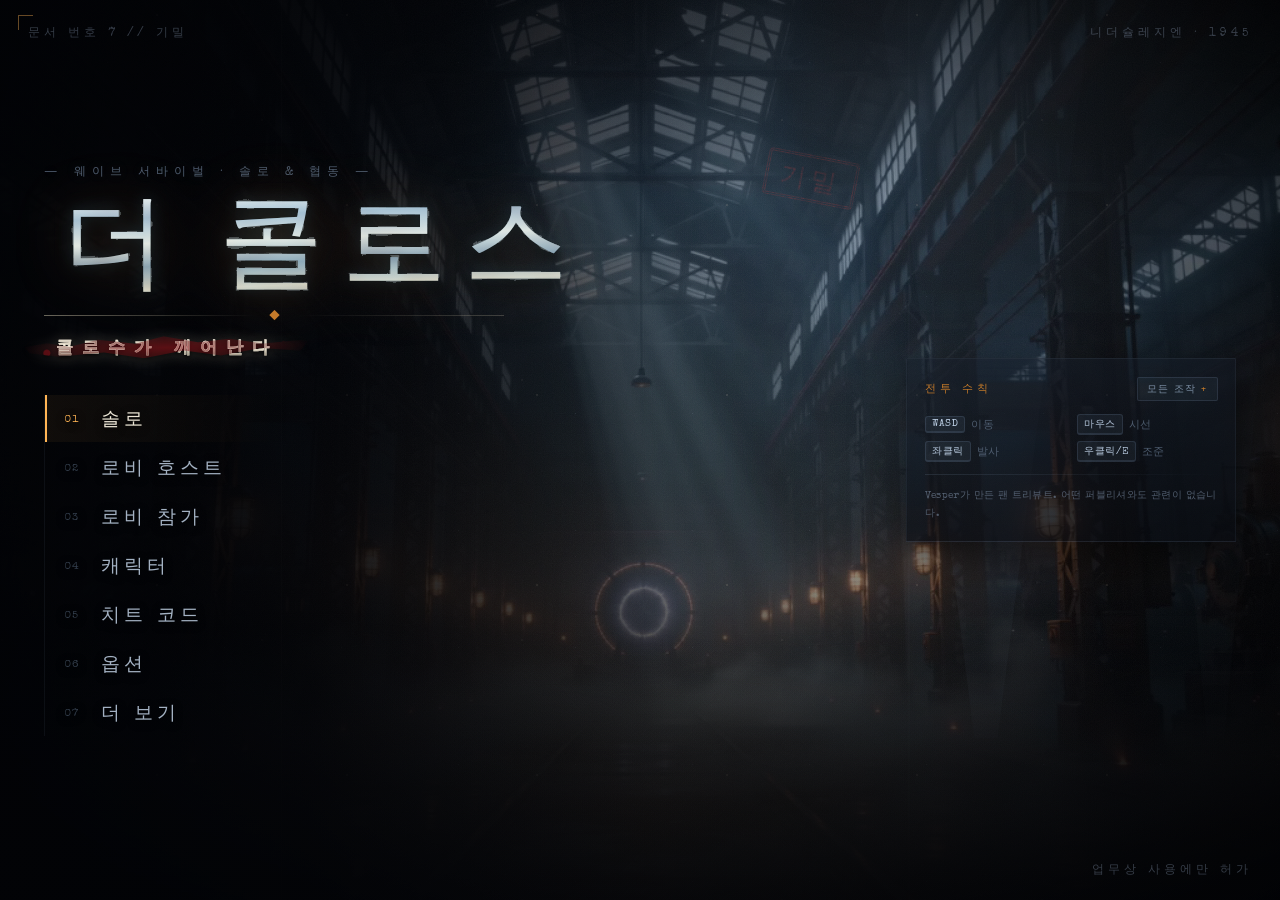
==== commit dcf414f5: "chore(deploy): bump main.js cache-bust to ?v=7 The previous bump to ?v=6 was already cached in clien" ====
--- a/index.html
+++ b/index.html
@@ -665,7 +665,7 @@
     }));
     document.addEventListener('pointerdown', () => { if (soundtrack.paused) tryPlay(); }, { once: true });
   } else {
-    import('./js/main.js?v=6');
+    import('./js/main.js?v=7');
   }
 </script>
 
